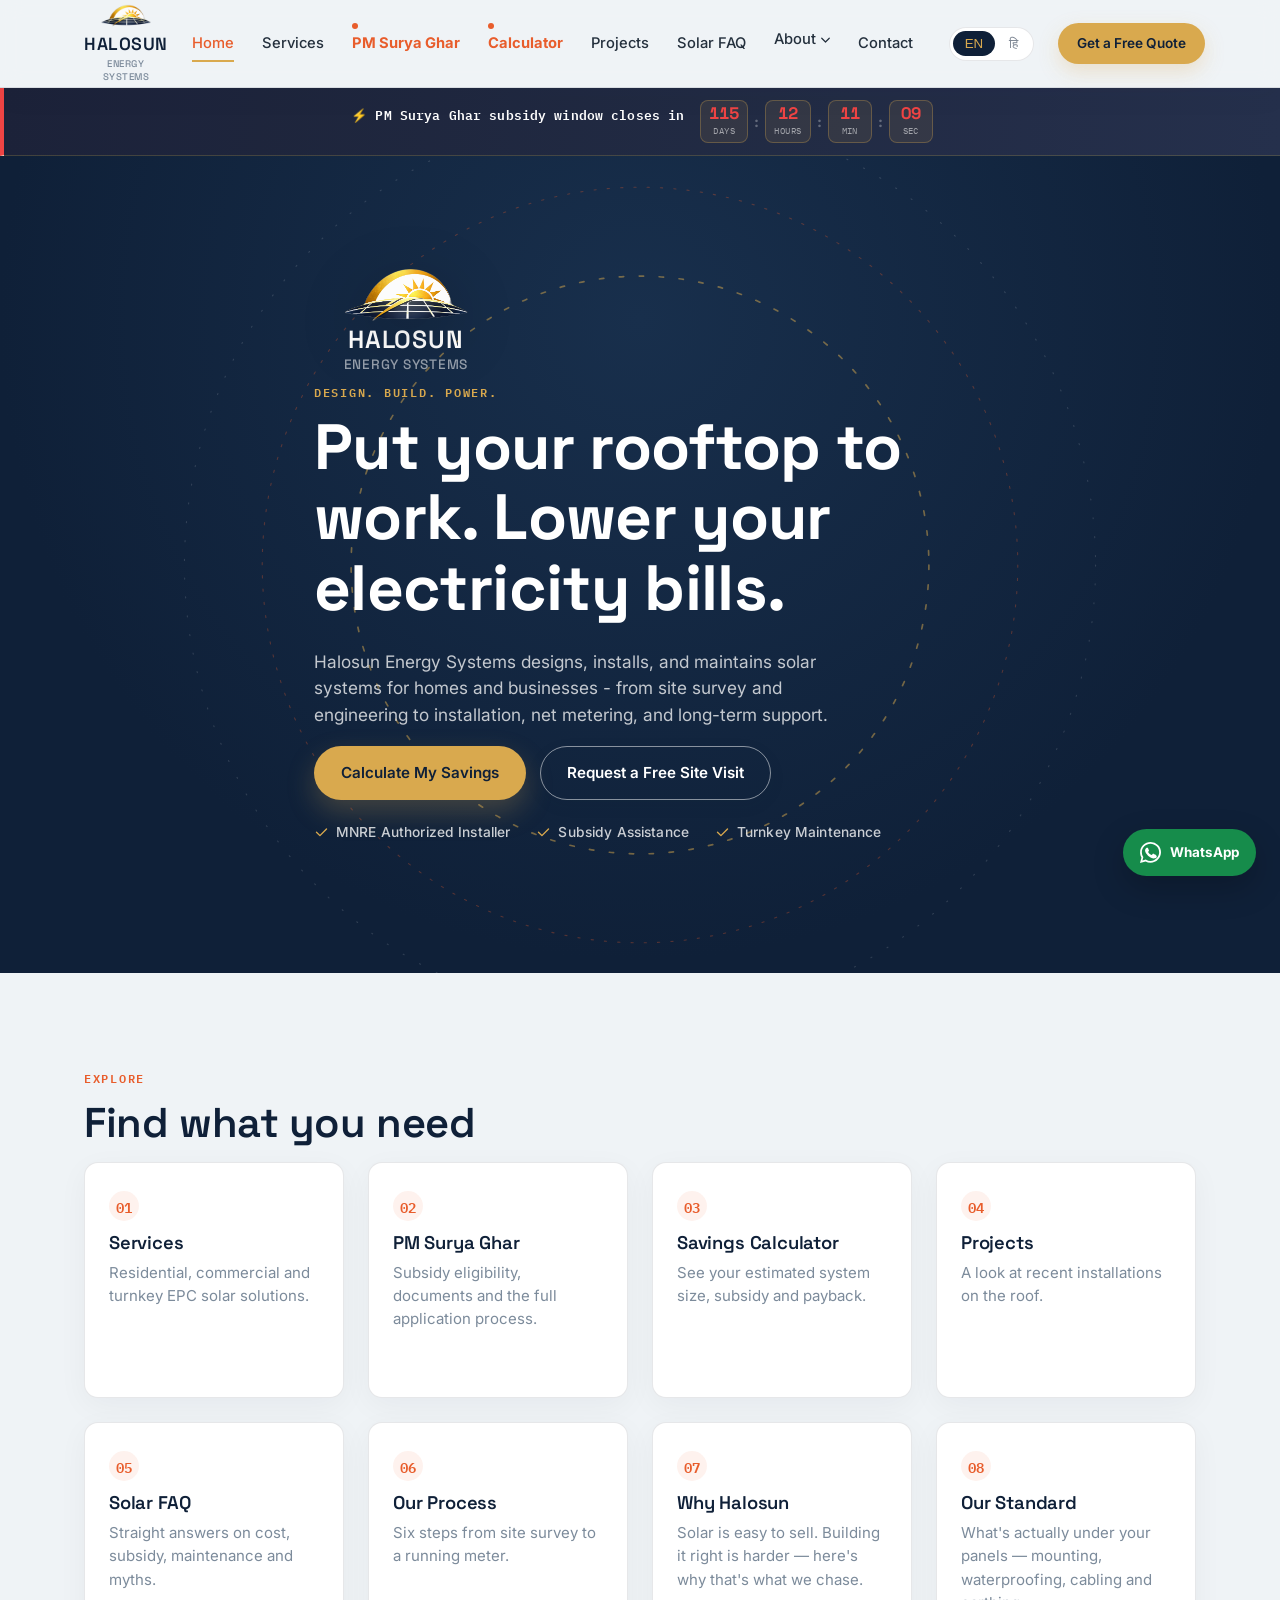
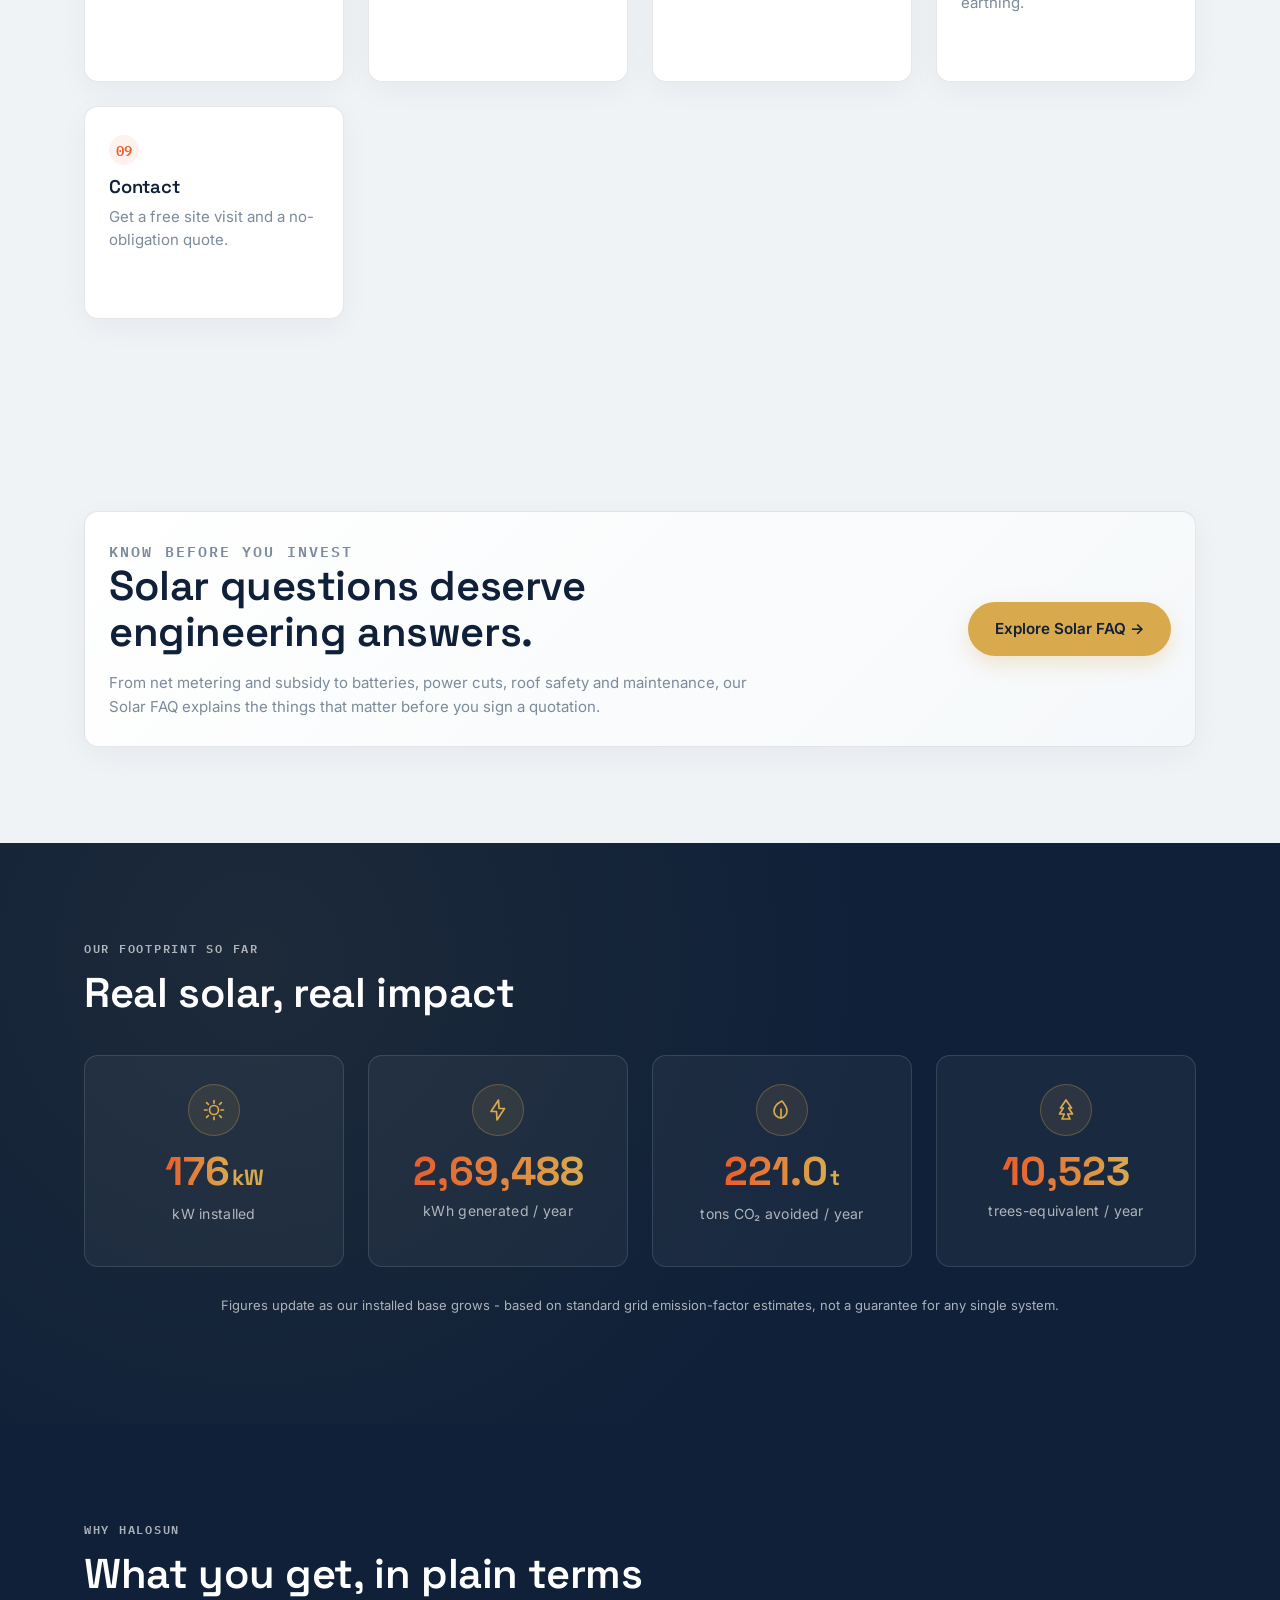
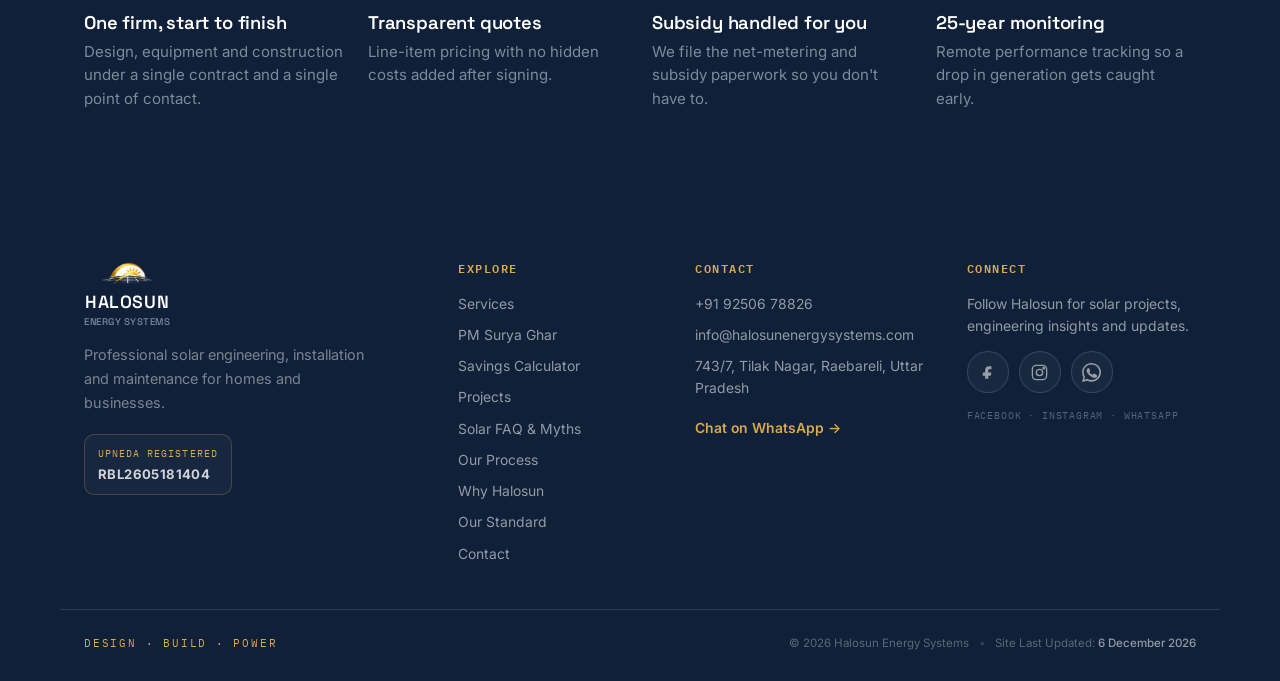
==== index.html @ b6765d37 "Add files via upload" ====
<!DOCTYPE html>
<html lang="en">
<head>
  <!-- Google tag (gtag.js) -->
  <script async src="https://www.googletagmanager.com/gtag/js?id=G-6843K863Q5"></script>
  <script>
    window.dataLayer = window.dataLayer || [];
    function gtag(){dataLayer.push(arguments);}
    gtag('js', new Date());

    gtag('config', 'G-6843K863Q5');
  </script>
  <meta charset="UTF-8">
  <meta name="viewport" content="width=device-width, initial-scale=1.0">
  <title>Solar Panel Installation in Raebareli & UP | Halosun Energy</title>
  <meta name="description" content="Rooftop solar EPC for homes & businesses in Uttar Pradesh. Free site visit, transparent quotes, subsidy paperwork handled. Get your savings estimate.">
  <link rel="icon" href="assets/logo-favicon.svg" type="image/svg+xml">
  <link rel="preconnect" href="https://fonts.googleapis.com">
  <link rel="preconnect" href="https://fonts.gstatic.com" crossorigin>
  <link href="https://fonts.googleapis.com/css2?family=Space+Grotesk:wght@400;500;600;700&family=Inter:wght@400;500;600&family=IBM+Plex+Mono:wght@500;600&display=swap" rel="stylesheet">
  <link rel="stylesheet" href="css/styles.css">
  <link rel="stylesheet" href="css/features.css">
<link rel="stylesheet" href="css/back-to-top.css">
  <link rel="canonical" href="https://halosunenergysystems.com/">

  <!-- Open Graph / Facebook / WhatsApp link previews -->
  <meta property="og:type" content="website">
  <meta property="og:site_name" content="Halosun Energy Systems">
  <meta property="og:url" content="https://halosunenergysystems.com/">
  <meta property="og:title" content="Solar Panel Installation in Raebareli & UP | Halosun Energy">
  <meta property="og:description" content="Rooftop solar EPC for homes & businesses in Uttar Pradesh. Free site visit, transparent quotes, subsidy paperwork handled. Get your savings estimate.">
  <meta property="og:image" content="https://halosunenergysystems.com/assets/logo-hero.png">
  <meta property="og:locale" content="en_IN">

  <!-- Twitter Card -->
  <meta name="twitter:card" content="summary_large_image">
  <meta name="twitter:title" content="Solar Panel Installation in Raebareli & UP | Halosun Energy">
  <meta name="twitter:description" content="Rooftop solar EPC for homes & businesses in Uttar Pradesh. Free site visit, transparent quotes, subsidy paperwork handled. Get your savings estimate.">
  <meta name="twitter:image" content="https://halosunenergysystems.com/assets/logo-hero.png">

  <style>
    /* ============ DEADLINE COUNTDOWN — red accent variant ============
       Keeps body text in the site's normal theme color (readability first);
       red is used only as an accent — left border, icon and the countdown
       digits — so it draws the eye without turning the whole banner into
       a "sale" wall of red text. */
    .deadline-banner.deadline-banner-alert {
      border-left: 4px solid #ef4444;
      box-shadow: inset 0 0 0 9999px rgba(239, 68, 68, 0.06);
    }
    .deadline-banner-alert .deadline-icon {
      color: #ef4444;
    }
    .deadline-banner-alert .deadline-num {
      color: #ef4444;
    }

    /* ============ HERO SIDE VISUAL — rooftop to grid ============
       Fills the empty space to the right of the hero copy with a
       wide, semi-realistic scene rather than a small vertical icon:
       a mono-pitch roof carrying a mounted panel array, a cable
       running down to a wall-mounted inverter, power feeding a lit
       window (home load), and a second line continuing on to a
       utility pole at the far edge (the grid) — reading left to
       right the same way the eye reads the page. Motion is
       restrained: dash-flow along the cables, two travelling pulses
       (generation → load, surplus → grid), a blinking inverter LED
       and a breathing window glow. Hidden below 1440px, since the
       wider scene needs more room than the old icon did, so it never
       competes with the centered text column. Site-wide
       prefers-reduced-motion rule (styles.css) already freezes all
       animation here. */
    .hero-side-visual {
      position: absolute;
      top: 50%;
      right: -1%;
      transform: translateY(-50%);
      width: 590px;
      z-index: 1;
      pointer-events: none;
    }
    .hero-side-visual svg {
      width: 100%;
      height: auto;
      overflow: visible;
    }
    @media (max-width: 1440px) {
      .hero-side-visual { display: none; }
    }

    .hsv-ray {
      fill: var(--sun, #d9a94e);
      animation: hsv-ray-pulse 2.6s ease-in-out infinite;
    }
    @keyframes hsv-ray-pulse {
      0%, 100% { opacity: 0.45; }
      50%      { opacity: 0.9; }
    }
    .hsv-trace-dash {
      stroke-dasharray: 3 6;
      animation: hsv-dash-flow 1.1s linear infinite;
    }
    @keyframes hsv-dash-flow {
      to { stroke-dashoffset: -18; }
    }
    .hsv-led {
      animation: hsv-blink 2.2s ease-in-out infinite;
    }
    @keyframes hsv-blink {
      0%, 25%  { opacity: 0.3; }
      55%, 75% { opacity: 1; }
      100%     { opacity: 0.3; }
    }
    .hsv-window-glow {
      animation: hsv-glow-pulse 3s ease-in-out infinite;
    }
    @keyframes hsv-glow-pulse {
      0%, 100% { opacity: 0.55; }
      50%      { opacity: 0.95; }
    }
    .hsv-dot-a {
      animation: hsv-travel-a 3s linear infinite;
    }
    @keyframes hsv-travel-a {
      0%   { transform: translate(0px, 0px);   opacity: 0; }
      6%   { opacity: 1; }
      50%  { transform: translate(12px, 39px); opacity: 1; }
      94%  { opacity: 1; }
      100% { transform: translate(24px, 78px); opacity: 0; }
    }
    .hsv-dot-b {
      animation: hsv-travel-b 4.6s linear infinite;
    }
    @keyframes hsv-travel-b {
      0%   { transform: translate(0px, 0px);    opacity: 0; }
      6%   { opacity: 1; }
      50%  { transform: translate(94px, -36px); opacity: 1; }
      94%  { opacity: 1; }
      100% { transform: translate(188px, -52px); opacity: 0; }
    }
    .hsv-dot-c {
      animation: hsv-travel-c 2.2s linear infinite;
    }
    @keyframes hsv-travel-c {
      0%   { transform: translate(0px, 0px);   opacity: 0; }
      8%   { opacity: 1; }
      50%  { transform: translate(-29px, 12px); opacity: 1; }
      92%  { opacity: 1; }
      100% { transform: translate(-58px, 24px); opacity: 0; }
    }
    .hsv-wire-fade {
      animation: hsv-wire-fade 3.4s ease-in-out infinite;
    }
    @keyframes hsv-wire-fade {
      0%, 100% { opacity: 0.65; }
      50%      { opacity: 1; }
    }

    /* ============ HERO TRUST BULLETS ============
       Three short credibility markers directly under the CTA row,
       styled as quiet pills rather than a bold badge strip so they
       support the buttons instead of competing with them. */
    .hero-trust {
      list-style: none;
      display: flex;
      flex-wrap: wrap;
      gap: 10px 22px;
      margin: 22px 0 0;
      padding: 0;
    }
    .hero-trust li {
      display: inline-flex;
      align-items: center;
      gap: 7px;
      margin-right: 4px;
      font-family: 'Inter', sans-serif;
      font-size: 0.86rem;
      font-weight: 500;
      color: rgba(255, 255, 255, 0.78);
      letter-spacing: 0.01em;
    }
    .hero-trust svg {
      flex: none;
      width: 15px;
      height: 15px;
      color: var(--sun, #d9a94e);
    }
  </style>

  <script type="application/ld+json"> {
    "@context": "https://schema.org",
    "@type": "HomeAndConstructionBusiness",
    "name": "Halosun Energy Systems",
    "image": "https://halosunenergysystems.com/assets/logo-hero.png",
    "url": "https://halosunenergysystems.com",
    "telephone": "+91-92506-78826",
    "priceRange": "$$",
    "address": {
      "@type": "PostalAddress",
      "streetAddress": "743/7, Tilak Nagar",
      "addressLocality": "Raebareli",
      "addressRegion": "Uttar Pradesh",
      "addressCountry": "IN"
    },
    "areaServed": [
      { "@type": "City", "name": "Raebareli" },
      { "@type": "City", "name": "Lucknow" },
      { "@type": "City", "name": "Unnao" },
      { "@type": "City", "name": "Amethi" },
      { "@type": "City", "name": "Sultanpur" },
      { "@type": "City", "name": "Pratapgarh" },
      { "@type": "City", "name": "Hardoi" },
      { "@type": "State", "name": "Uttar Pradesh" }
    ],
    "sameAs": [
      "https://www.facebook.com/profile.php?id=61590382589778",
      "https://www.instagram.com/halosunenergysystems/"
    ],
    "description": "Halosun Energy Systems designs, builds and maintains rooftop and commercial solar power plants for homes and businesses in Uttar Pradesh."
  }
  </script>
</head>
<body>
<!-- ============ HEADER ============ -->
<header class="site-header">
  <div class="wrap header-row">
    <a href="/" class="logo">
      <img class="logo-mark" src="assets/logo-header-footer.png" alt="Halosun Energy Systems">
      <span>Halosun <em> Energy Systems</em></span>
    </a>
    <nav class="main-nav" id="main-nav">
      <a href="/" class="active" data-i18n="nav-home">Home</a>
      <a href="services.html" data-i18n="nav-services">Services</a>
      <a href="pm-suryaghar.html" class="nav-highlight" data-i18n="nav-pm-suryaghar">PM Surya Ghar</a>
      <a href="calculator.html" class="nav-highlight" data-i18n="nav-calculator">Calculator</a>
      <a href="gallery.html" data-i18n="nav-projects">Projects</a>
      <a href="faq.html" data-i18n="nav-faq">Solar FAQ</a>
      <div class="nav-dropdown" data-nav-dropdown>
        <button type="button" class="nav-dropdown-trigger" aria-haspopup="true" aria-expanded="false">
          <span data-i18n="nav-about">About</span>
          <svg class="nav-caret" viewBox="0 0 12 8" aria-hidden="true"><path d="M1 1l5 5 5-5" stroke="currentColor" fill="none" stroke-width="1.6" stroke-linecap="round" stroke-linejoin="round"/></svg>
        </button>
        <div class="nav-dropdown-menu" role="menu">
          <a href="process.html" role="menuitem" data-i18n="nav-process">Process</a>
          <a href="why.html" role="menuitem" data-i18n="nav-why">Why Halosun</a>
          <a href="standard.html" role="menuitem" data-i18n="nav-standard">Our Standard</a>
        </div>
      </div>
      <a href="contact.html" data-i18n="nav-contact">Contact</a>
    </nav>
    <div class="lang-toggle" role="group" aria-label="Language">
      <button type="button" data-lang="en" class="active">EN</button>
      <button type="button" data-lang="hi">हि</button>
    </div>
    <a href="contact.html" class="btn btn-primary btn-small nav-cta" data-i18n="nav-cta">Get a Free Quote</a>
    <button class="nav-toggle" id="nav-toggle" aria-label="Toggle menu" aria-expanded="false">
      <span></span><span></span><span></span>
    </button>
  </div>
</header>

<!-- ============ DEADLINE COUNTDOWN ============ -->
<div class="deadline-banner deadline-banner-alert" data-countdown="2027-03-31T23:59:59+05:30">
  <div class="wrap">
    <p class="deadline-text">
      <span class="deadline-icon" aria-hidden="true">⚡</span>
      <span data-i18n="deadline-text">PM Surya Ghar subsidy window closes in</span>
    </p>
    <div class="deadline-timer">
      <div class="deadline-unit">
        <span class="deadline-num" data-unit="days">00</span>
        <span class="deadline-unit-label" data-i18n="deadline-days">Days</span>
      </div>
      <span class="deadline-colon">:</span>
      <div class="deadline-unit">
        <span class="deadline-num" data-unit="hours">00</span>
        <span class="deadline-unit-label" data-i18n="deadline-hours">Hours</span>
      </div>
      <span class="deadline-colon">:</span>
      <div class="deadline-unit">
        <span class="deadline-num" data-unit="minutes">00</span>
        <span class="deadline-unit-label" data-i18n="deadline-min">Min</span>
      </div>
      <span class="deadline-colon">:</span>
      <div class="deadline-unit">
        <span class="deadline-num" data-unit="seconds">00</span>
        <span class="deadline-unit-label" data-i18n="deadline-sec">Sec</span>
      </div>
    </div>
    <span class="deadline-closed-msg" data-i18n="deadline-closed">This subsidy window has closed.</span>
  </div>
</div>

<main id="top">

  <!-- ============ HERO ============ -->
  <section class="hero">
    <div class="halo-arcs" aria-hidden="true">
      <svg viewBox="0 0 900 900">
        <circle cx="450" cy="450" r="260" class="arc arc-1"/>
        <circle cx="450" cy="450" r="340" class="arc arc-2"/>
        <circle cx="450" cy="450" r="410" class="arc arc-3"/>
      </svg>
    </div>
    <div class="wrap hero-content">
      <div class="hero-brand">
        <img src="assets/logo-hero.png" alt="Halosun Energy Systems" class="hero-badge">
        <span class="hero-brand-name"><span class="brand-halosun">Halosun</span> <em>Energy Systems</em></span>   
        <p class="eyebrow" data-i18n="hero-eyebrow">Design. Build. Power.</p>
      </div>
      <h1 data-i18n="hero-title">Put your rooftop to work. Lower your electricity bills.</h1>
      <p class="hero-sub" data-i18n="hero-sub">Halosun Energy Systems designs, installs, and maintains solar systems for homes and businesses — from site survey and engineering to installation, net metering, and long-term support.</p>
      <div class="hero-actions">
        <a href="calculator.html" class="btn btn-primary" data-i18n="hero-cta-1">Calculate My Savings</a>
        <a href="contact.html" class="btn btn-ghost" data-i18n="hero-cta-2">Request a Free Site Visit</a>
      </div>
      <ul class="hero-trust">
        <li>
          <svg viewBox="0 0 24 24" aria-hidden="true"><path d="M20 6.5 9.5 17 4 11.5" fill="none" stroke="currentColor" stroke-width="2.2" stroke-linecap="round" stroke-linejoin="round"/></svg>
          <span data-i18n="hero-trust-1">MNRE Authorized Installer</span>
        </li>
        <li>
          <svg viewBox="0 0 24 24" aria-hidden="true"><path d="M20 6.5 9.5 17 4 11.5" fill="none" stroke="currentColor" stroke-width="2.2" stroke-linecap="round" stroke-linejoin="round"/></svg>
          <span data-i18n="hero-trust-2">Subsidy Assistance</span>
        </li>
        <li>
          <svg viewBox="0 0 24 24" aria-hidden="true"><path d="M20 6.5 9.5 17 4 11.5" fill="none" stroke="currentColor" stroke-width="2.2" stroke-linecap="round" stroke-linejoin="round"/></svg>
          <span data-i18n="hero-trust-3">End-to-End Support</span>
        </li>
      </ul>
    </div>

    <!-- ============ RIGHT-SIDE VISUAL: rooftop → panels → inverter → home load → grid ============ -->
    <div class="hero-side-visual" aria-hidden="true">
      <svg viewBox="0 0 560 420" xmlns="http://www.w3.org/2000/svg">
        <defs>
          <radialGradient id="hsvSunGrad" cx="35%" cy="35%" r="65%">
            <stop offset="0%" stop-color="#FFF3D0"/>
            <stop offset="45%" stop-color="var(--sun, #d9a94e)"/>
            <stop offset="100%" stop-color="var(--sun-dim, #b98b3a)"/>
          </radialGradient>
          <radialGradient id="hsvWindowGlow" cx="50%" cy="50%" r="50%">
            <stop offset="0%" stop-color="#FFE9B0"/>
            <stop offset="70%" stop-color="var(--sun, #d9a94e)"/>
            <stop offset="100%" stop-color="var(--sun-dim, #b98b3a)"/>
          </radialGradient>
          <radialGradient id="hsvDotGlow" cx="50%" cy="50%" r="50%">
            <stop offset="0%" stop-color="rgba(217,169,78,0.95)"/>
            <stop offset="60%" stop-color="rgba(217,169,78,0.3)"/>
            <stop offset="100%" stop-color="rgba(217,169,78,0)"/>
          </radialGradient>
        </defs>

        <!-- Ground -->
        <line x1="20" y1="340" x2="540" y2="340" stroke="rgba(255,255,255,0.12)" stroke-width="1"/>

        <!-- Sun, upper left, lighting the roof -->
        <g transform="translate(58,58)">
          <rect class="hsv-ray" x="-2" y="-30" width="4" height="10" rx="2"/>
          <rect class="hsv-ray" x="-2" y="-30" width="4" height="10" rx="2" transform="rotate(60)"/>
          <rect class="hsv-ray" x="-2" y="-30" width="4" height="10" rx="2" transform="rotate(120)"/>
          <rect class="hsv-ray" x="-2" y="-30" width="4" height="10" rx="2" transform="rotate(180)"/>
          <rect class="hsv-ray" x="-2" y="-30" width="4" height="10" rx="2" transform="rotate(240)"/>
          <rect class="hsv-ray" x="-2" y="-30" width="4" height="10" rx="2" transform="rotate(300)"/>
          <circle r="18" fill="url(#hsvSunGrad)"/>
        </g>

        <!-- House: mono-pitch roof carrying the panel array -->
        <path d="M70,340 L70,230 L230,150 L230,340 Z" fill="rgba(255,255,255,0.035)" stroke="#ffffff" stroke-opacity="0.55" stroke-width="2" stroke-linejoin="round"/>
        <rect x="88" y="284" width="26" height="56" rx="2" fill="rgba(255,255,255,0.05)" stroke="#ffffff" stroke-opacity="0.4" stroke-width="1.5"/>
        <rect class="hsv-window-glow" x="140" y="268" width="32" height="32" rx="3" fill="url(#hsvWindowGlow)"/>

        <!-- Panel array, mounted along the roof pitch (kept inboard of the eave and ridge) -->
        <g transform="translate(152,174) rotate(-26.57)">
          <rect x="-60" y="-13" width="120" height="26" rx="3" fill="#0F1E33" stroke="var(--sun, #d9a94e)" stroke-width="1.5"/>
          <line x1="-20" y1="-13" x2="-20" y2="13" stroke="rgba(255,255,255,0.22)" stroke-width="1"/>
          <line x1="20" y1="-13" x2="20" y2="13" stroke="rgba(255,255,255,0.22)" stroke-width="1"/>
          <line x1="-60" y1="0" x2="60" y2="0" stroke="rgba(255,255,255,0.22)" stroke-width="1"/>
        </g>

        <!-- Cable: panels → inverter -->
        <path class="hsv-wire-fade" d="M211,159 C 228,180 240,210 246,236" fill="none" stroke="#ffffff" stroke-opacity="0.5" stroke-width="2" stroke-linecap="round"/>
        <path class="hsv-trace-dash" d="M211,159 C 228,180 240,210 246,236" fill="none" stroke="var(--sun, #d9a94e)" stroke-opacity="0.7" stroke-width="1.5"/>
        <g class="hsv-dot-a">
          <circle cx="211" cy="159" r="6" fill="url(#hsvDotGlow)"/>
          <circle cx="211" cy="159" r="2.2" fill="#fff"/>
        </g>

        <!-- Inverter, wall-mounted -->
        <rect x="232" y="236" width="30" height="32" rx="5" fill="rgba(255,255,255,0.08)" stroke="#ffffff" stroke-opacity="0.55" stroke-width="1.5"/>
        <path d="M236,252 h3 l3,-7 l4,14 l4,-14 l4,14 l3,-7 h3" fill="none" stroke="var(--sun, #d9a94e)" stroke-width="2" stroke-linecap="round" stroke-linejoin="round"/>
        <circle class="hsv-led" cx="257" cy="242" r="2.5" fill="var(--sun, #d9a94e)"/>

        <!-- Cable: inverter → home load (window) -->
        <path class="hsv-wire-fade" d="M232,258 C 205,258 190,270 174,282" fill="none" stroke="#ffffff" stroke-opacity="0.4" stroke-width="1.5" stroke-linecap="round"/>
        <path class="hsv-trace-dash" d="M232,258 C 205,258 190,270 174,282" fill="none" stroke="var(--sun, #d9a94e)" stroke-opacity="0.6" stroke-width="1.3"/>
        <g class="hsv-dot-c">
          <circle cx="232" cy="258" r="5" fill="url(#hsvDotGlow)"/>
          <circle cx="232" cy="258" r="1.8" fill="#fff"/>
        </g>

        <!-- Cable: inverter → grid (utility pole) -->
        <path class="hsv-wire-fade" d="M262,250 C 330,250 350,196 410,186 L450,182" fill="none" stroke="#ffffff" stroke-opacity="0.5" stroke-width="2" stroke-linecap="round"/>
        <path class="hsv-trace-dash" d="M262,250 C 330,250 350,196 410,186 L450,182" fill="none" stroke="var(--sun, #d9a94e)" stroke-opacity="0.7" stroke-width="1.5"/>
        <g class="hsv-dot-b">
          <circle cx="262" cy="250" r="6" fill="url(#hsvDotGlow)"/>
          <circle cx="262" cy="250" r="2.2" fill="#fff"/>
        </g>

        <!-- Net-meter indicator: export (bright, right) vs. import (faint, left) -->
        <polygon points="358,203 368,199 368,208" fill="var(--sun, #d9a94e)" opacity="0.9"/>
        <polygon points="378,215 368,211 368,220" fill="#ffffff" opacity="0.3"/>

        <!-- Utility pole — the grid -->
        <line x1="470" y1="182" x2="470" y2="340" stroke="#ffffff" stroke-opacity="0.55" stroke-width="3" stroke-linecap="round"/>
        <line x1="448" y1="192" x2="492" y2="192" stroke="#ffffff" stroke-opacity="0.55" stroke-width="3" stroke-linecap="round"/>
        <line x1="450" y1="192" x2="450" y2="200" stroke="#ffffff" stroke-opacity="0.4" stroke-width="2"/>
        <line x1="490" y1="192" x2="490" y2="200" stroke="#ffffff" stroke-opacity="0.4" stroke-width="2"/>
        <path d="M450,200 Q 495,222 540,204" fill="none" stroke="#ffffff" stroke-opacity="0.3" stroke-width="1.3"/>
        <path d="M490,200 Q 515,226 545,214" fill="none" stroke="#ffffff" stroke-opacity="0.3" stroke-width="1.3"/>
      </svg>
    </div>
  </section>

  <!-- ============ QUICK LINKS ============ -->
  <section class="section">
    <div class="wrap">
      <p class="eyebrow" data-i18n="explore-eyebrow">Explore</p>
      <h2 data-i18n="explore-title">Find what you need</h2>
      <div class="grid grid-4 explore-grid">
        <a href="services.html" class="card card-link">
          <div class="card-mark">01</div>
          <h3 data-i18n="card-01-title">Services</h3>
          <p data-i18n="card-01-desc">Residential, commercial and turnkey EPC solar solutions.</p>
          <span class="card-arrow" aria-hidden="true">→</span>
        </a>
        <a href="pm-suryaghar.html" class="card card-link">
          <div class="card-mark">02</div>
          <h3 data-i18n="card-05-title">PM Surya Ghar</h3>
          <p data-i18n="card-05-desc">Subsidy eligibility, documents and the full application process.</p>
          <span class="card-arrow" aria-hidden="true">→</span>
        </a>
        <a href="calculator.html" class="card card-link">
          <div class="card-mark">03</div>
          <h3 data-i18n="card-03-title">Savings Calculator</h3>
          <p data-i18n="card-03-desc">See your estimated system size, subsidy and payback.</p>
          <span class="card-arrow" aria-hidden="true">→</span>
        </a>
        <a href="gallery.html" class="card card-link">
          <div class="card-mark">04</div>
          <h3 data-i18n="card-04-title">Projects</h3>
          <p data-i18n="card-04-desc">A look at recent installations on the roof.</p>
          <span class="card-arrow" aria-hidden="true">→</span>
        </a>
        <a href="faq.html" class="card card-link">
          <div class="card-mark">05</div>
          <h3 data-i18n="card-06-title">Solar FAQ</h3>
          <p data-i18n="card-06-desc">Straight answers on cost, subsidy, maintenance and myths.</p>
          <span class="card-arrow" aria-hidden="true">→</span>
        </a>
        <a href="process.html" class="card card-link">
          <div class="card-mark">06</div>
          <h3 data-i18n="card-02-title">Our Process</h3>
          <p data-i18n="card-02-desc">Six steps from site survey to a running meter.</p>
          <span class="card-arrow" aria-hidden="true">→</span>
        </a>
        <a href="why.html" class="card card-link">
          <div class="card-mark">07</div>
          <h3 data-i18n="card-09-title">Why Halosun</h3>
          <p data-i18n="card-09-desc">Solar is easy to sell. Building it right is harder — here's why that's what we chase.</p>
          <span class="card-arrow" aria-hidden="true">→</span>
        </a>
        <a href="standard.html" class="card card-link">
          <div class="card-mark">08</div>
          <h3 data-i18n="card-08-title">Our Standard</h3>
          <p data-i18n="card-08-desc">What's actually under your panels — mounting, waterproofing, cabling and earthing.</p>
          <span class="card-arrow" aria-hidden="true">→</span>
        </a>
        <a href="contact.html" class="card card-link">
          <div class="card-mark">09</div>
          <h3 data-i18n="card-07-title">Contact</h3>
          <p data-i18n="card-07-desc">Get a free site visit and a no-obligation quote.</p>
          <span class="card-arrow" aria-hidden="true">→</span>
        </a>
      </div>
    </div>
  </section>

  <!-- ============ TRUST / FAQ ============ -->
  <section class="section">
    <div class="wrap">
      <div class="card index-faq-card">
        <div>
          <p class="eyebrow" data-i18n="faq-eyebrow">Know before you invest</p>
          <h2 data-i18n="faq-title">Solar questions deserve engineering answers.</h2>
          <p class="section-sub" data-i18n="faq-desc">From net metering and subsidy to batteries, power cuts, roof safety and maintenance, our Solar FAQ explains the things that matter before you sign a quotation.</p>
        </div>
        <div class="index-faq-action">
          <a href="faq.html" class="btn btn-primary" data-i18n="faq-cta">Explore Solar FAQ →</a>
        </div>
      </div>
    </div>
  </section>

  <!-- ============ IMPACT COUNTER ============ -->
  <section class="section section-dark impact-section" id="impact-counter">
    <div class="wrap">
      <p class="eyebrow" data-i18n="impact-eyebrow">Our footprint so far</p>
      <h2 data-i18n="impact-title">Real solar, real impact</h2>
      <div class="impact-grid">
        <div class="impact-stat">
          <span class="impact-icon" aria-hidden="true">
            <svg width="24" height="24" viewBox="0 0 24 24" fill="none" stroke="currentColor" stroke-width="1.7" stroke-linecap="round" stroke-linejoin="round">
              <circle cx="12" cy="12" r="4.5"/>
              <path d="M12 2.5v2.5M12 19v2.5M4.6 4.6l1.8 1.8M17.6 17.6l1.8 1.8M2.5 12H5M19 12h2.5M4.6 19.4l1.8-1.8M17.6 6.4l1.8-1.8"/>
            </svg>
          </span>
          <div><span class="impact-number" id="impact-kw">0</span><span class="impact-unit">kW</span></div>
          <p class="impact-label" data-i18n="impact-kw-label">kW installed</p>
        </div>
        <div class="impact-stat">
          <span class="impact-icon" aria-hidden="true">
            <svg width="24" height="24" viewBox="0 0 24 24" fill="none" stroke="currentColor" stroke-width="1.7" stroke-linecap="round" stroke-linejoin="round">
              <path d="M12.5 2 5 13.5h5.5L11 22l7.5-11.5H13l-.5-8.5Z"/>
            </svg>
          </span>
          <div><span class="impact-number" id="impact-kwh">0</span></div>
          <p class="impact-label" data-i18n="impact-kwh-label">kWh generated / year</p>
        </div>
        <div class="impact-stat">
          <span class="impact-icon" aria-hidden="true">
            <svg width="24" height="24" viewBox="0 0 24 24" fill="none" stroke="currentColor" stroke-width="1.7" stroke-linecap="round" stroke-linejoin="round">
              <path d="M11 20a7 7 0 0 1-7-7c0-4 2-7 8-10 3 3.5 5 6.5 5 10a7 7 0 0 1-6 7Z"/>
              <path d="M11 20v-9"/>
            </svg>
          </span>
          <div><span class="impact-number" id="impact-co2">0</span><span class="impact-unit">t</span></div>
          <p class="impact-label" data-i18n="impact-co2-label">tons CO₂ avoided / year</p>
        </div>
        <div class="impact-stat">
          <span class="impact-icon" aria-hidden="true">
            <svg width="24" height="24" viewBox="0 0 24 24" fill="none" stroke="currentColor" stroke-width="1.7" stroke-linecap="round" stroke-linejoin="round">
              <path d="M12 2 6.5 10h2.8L5.5 16h4.8L8 21h8l-2.3-5h4.8l-3.8-6h2.8L12 2Z"/>
            </svg>
          </span>
          <div><span class="impact-number" id="impact-trees">0</span></div>
          <p class="impact-label" data-i18n="impact-trees-label">trees-equivalent / year</p>
        </div>
      </div>
      <p class="impact-note" data-i18n="impact-note">Figures update as our installed base grows — based on standard grid emission-factor estimates, not a guarantee for any single system.</p>
    </div>
  </section>

  <!-- ============ WHY HALOSUN ============ -->
  <section class="section section-dark">
    <div class="wrap">
      <p class="eyebrow" data-i18n="why-eyebrow">Why Halosun</p>
      <h2 data-i18n="why-title">What you get, in plain terms</h2>
      <div class="grid grid-4">
        <div class="why-item"><h3 data-i18n="why-1-title">One firm, start to finish</h3><p data-i18n="why-1-desc">Design, equipment and construction under a single contract and a single point of contact.</p></div>
        <div class="why-item"><h3 data-i18n="why-2-title">Transparent quotes</h3><p data-i18n="why-2-desc">Line-item pricing with no hidden costs added after signing.</p></div>
        <div class="why-item"><h3 data-i18n="why-3-title">Subsidy handled for you</h3><p data-i18n="why-3-desc">We file the net-metering and subsidy paperwork so you don't have to.</p></div>
        <div class="why-item"><h3 data-i18n="why-4-title">25-year monitoring</h3><p data-i18n="why-4-desc">Remote performance tracking so a drop in generation gets caught early.</p></div>
      </div>
    </div>
  </section>

</main>

<!-- ============ FOOTER ============ -->
<footer class="site-footer">
  <div class="wrap footer-grid">
    <div class="footer-brand">
      <a href="/" class="logo">
        <img class="logo-mark" src="assets/logo-header-footer.png" alt="Halosun Energy Systems">
        <span>Halosun <em>Energy Systems</em></span>
      </a>
      <p class="footer-lead" data-i18n="footer-lead">Professional solar engineering, installation and maintenance for homes and businesses.</p>
      <div class="footer-badge"><span data-i18n="footer-upneda-badge">UPNEDA Registered</span><strong>RBL2605181404</strong></div>
    </div>

    <div class="footer-col">
      <h3 data-i18n="footer-explore">Explore</h3>
      <a href="services.html" data-i18n="nav-services">Services</a>
      <a href="pm-suryaghar.html" data-i18n="nav-pm-suryaghar">PM Surya Ghar</a>
      <a href="calculator.html" data-i18n="footer-calc">Savings Calculator</a>
      <a href="gallery.html" data-i18n="nav-projects">Projects</a>
      <a href="faq.html" data-i18n="footer-faq-myths">Solar FAQ &amp; Myths</a>
      <a href="process.html" data-i18n="footer-process">Our Process</a>
      <a href="why.html" data-i18n="nav-why">Why Halosun</a>
      <a href="standard.html" data-i18n="nav-standard">Our Standard</a>
      <a href="contact.html" data-i18n="nav-contact">Contact</a>
    </div>

    <div class="footer-col">
      <h3 data-i18n="footer-contact">Contact</h3>
      <a href="tel:+919250678826">+91 92506 78826</a>
      <a href="mailto:info@halosunenergysystems.com">info@halosunenergysystems.com</a>
      <span>743/7, <span data-i18n="footer-contactAdd">Tilak Nagar, Raebareli, Uttar Pradesh</span></span>
      <a class="footer-wa-link" href="https://wa.me/919250678826?text=Hello%20Halosun%20Energy%20Systems%2C%20I%20would%20like%20to%20know%20more%20about%20solar." target="_blank" rel="noopener" data-i18n="footer-wa">Chat on WhatsApp →</a>
    </div>

    <div class="footer-col footer-social-col">
      <h3 data-i18n="footer-connect">Connect</h3>
      <p data-i18n="footer-connect-desc">Follow Halosun for solar projects, engineering insights and updates.</p>
      <div class="social-links" aria-label="Social media links">
        <a class="social-link" href="https://www.facebook.com/profile.php?id=61590382589778" target="_blank" rel="noopener" aria-label="Facebook" title="Facebook">
          <svg viewBox="0 0 24 24" aria-hidden="true"><path d="M14 8h3V4h-3c-3.31 0-5 1.69-5 5v3H6v4h3v4h4v-4h3l1-4h-4V9c0-.67.33-1 1-1Z"/></svg>
        </a>
        <a class="social-link" href="https://www.instagram.com/halosunenergysystems/" target="_blank" rel="noopener" aria-label="Instagram" title="Instagram">
          <svg viewBox="0 0 24 24" aria-hidden="true"><rect x="3" y="3" width="18" height="18" rx="5"/><circle cx="12" cy="12" r="4"/><circle cx="17.4" cy="6.6" r="1"/></svg>
        </a>
        <a class="social-link social-whatsapp" href="https://wa.me/919250678826?text=Hello%20Halosun%20Energy%20Systems%2C%20I%20would%20like%20to%20know%20more%20about%20solar." target="_blank" rel="noopener" aria-label="WhatsApp" title="WhatsApp">
          <svg viewBox="0 0 24 24" aria-hidden="true"><path d="M20.5 3.5A11.8 11.8 0 0 0 12.1 0C5.5 0 .1 5.3.1 11.9c0 2.1.6 4.1 1.6 5.9L0 24l6.4-1.7a12 12 0 0 0 5.7 1.4h.1c6.5 0 11.8-5.3 11.8-11.9 0-3.1-1.2-6.1-3.5-8.3ZM12.1 21.6h-.1c-1.8 0-3.5-.5-5-1.4l-.4-.2-3.8 1 1-3.7-.2-.4a9.7 9.7 0 0 1-1.5-5.2c0-5.4 4.4-9.8 9.9-9.8 2.6 0 5.1 1 7 2.9 1.9 1.9 2.9 4.3 2.9 7 0 5.4-4.4 9.8-9.8 9.8Zm5.4-7.3c-.3-.1-1.8-.9-2.1-1-.3-.1-.5-.1-.7.2-.2.3-.8 1-.9 1.2-.2.2-.3.2-.6.1-1.6-.8-2.7-1.4-3.8-3.2-.3-.5.3-.5.8-1.6.1-.2.1-.4 0-.6-.1-.1-.7-1.7-1-2.3-.3-.6-.5-.5-.7-.5h-.6c-.2 0-.6.1-.9.4-.3.3-1.2 1.1-1.2 2.7s1.2 3.1 1.3 3.3c.2.2 2.3 3.5 5.6 4.9.8.4 1.5.6 2 .7.8.3 1.6.2 2.2.1.7-.1 1.8-.7 2-1.4.3-.7.3-1.3.2-1.4-.1-.2-.3-.2-.6-.4Z"/></svg>
        </a>
      </div>
      <span class="social-note">Facebook · Instagram · WhatsApp</span>
    </div>
  </div>

  <div class="wrap footer-bottom">
    <p class="footer-tagline" data-i18n="footer-tagline">Design <span>·</span> Build <span>·</span> Power</p>
    <div class="footer-meta">
      <span>© <span id="year">2026</span> Halosun Energy Systems</span>
      <span class="meta-dot">•</span>
      <span>Site Last Updated: <strong id="last-updated">22 August 2026</strong></span>
    </div>
  </div>
</footer>

<a class="floating-whatsapp" href="https://wa.me/919250678826?text=Hello%20Halosun%20Energy%20Systems%2C%20I%20would%20like%20to%20know%20more%20about%20solar." target="_blank" rel="noopener" aria-label="Chat with Halosun Energy Systems on WhatsApp" title="Chat on WhatsApp">
  <svg viewBox="0 0 24 24" aria-hidden="true"><path d="M20.5 3.5A11.8 11.8 0 0 0 12.1 0C5.5 0 .1 5.3.1 11.9c0 2.1.6 4.1 1.6 5.9L0 24l6.4-1.7a12 12 0 0 0 5.7 1.4h.1c6.5 0 11.8-5.3 11.8-11.9 0-3.1-1.2-6.1-3.5-8.3ZM12.1 21.6h-.1c-1.8 0-3.5-.5-5-1.4l-.4-.2-3.8 1 1-3.7-.2-.4a9.7 9.7 0 0 1-1.5-5.2c0-5.4 4.4-9.8 9.9-9.8 2.6 0 5.1 1 7 2.9 1.9 1.9 2.9 4.3 2.9 7 0 5.4-4.4 9.8-9.8 9.8Zm5.4-7.3c-.3-.1-1.8-.9-2.1-1-.3-.1-.5-.1-.7.2-.2.3-.8 1-.9 1.2-.2.2-.3.2-.6.1-1.6-.8-2.7-1.4-3.8-3.2-.3-.5.3-.5.8-1.6.1-.2.1-.4 0-.6-.1-.1-.7-1.7-1-2.3-.3-.6-.5-.5-.7-.5h-.6c-.2 0-.6.1-.9.4-.3.3-1.2 1.1-1.2 2.7s1.2 3.1 1.3 3.3c.2.2 2.3 3.5 5.6 4.9.8.4 1.5.6 2 .7.8.3 1.6.2 2.2.1.7-.1 1.8-.7 2-1.4.3-.7.3-1.3.2-1.4-.1-.2-.3-.2-.6-.4Z"/></svg>
  <span>WhatsApp</span>
</a>

<button type="button" id="backToTop" class="back-to-top" aria-label="Back to top" title="Back to top" data-i18n-title="backtotop-label" data-i18n-aria="backtotop-label">
  <svg viewBox="0 0 24 24" aria-hidden="true"><path d="M12 4l7 7h-4.2v9h-5.6v-9H5l7-7Z"/></svg>
  <span class="visually-hidden" data-i18n="backtotop-label">Back to top</span>
</button>
<script src="js/back-to-top.js"></script>
<script src="js/i18n.js"></script>
<script src="js/impact-counter.js"></script>
<script src="js/countdown.js"></script>
<script src="js/main.js"></script>
<script src="js/nav-dropdown.js"></script>
</body>
</html>
---- css/styles.css ----
/* ===================================================================
   HALO SUN ENERGY SYSTEMS — Design tokens
   Palette: dusk-sky navy + solar gold + ember accent, cool paper (not cream)
   Type: Space Grotesk (display) / Inter (body) / IBM Plex Mono (data)
=================================================================== */
:root{
  --ink: #0F2038;
  --ink-soft: #182F4C;
  --paper: #EFF3F6;
  --paper-alt: #FFFFFF;
  --sun: #D9A94E;
  --sun-dim: #B98B3A;
  --ember: #E85D2C;
  --slate: #24303D;
  --mist: #7C8B9B;
  --line: rgba(11,27,45,0.10);
  --line-dark: rgba(255,255,255,0.12);

  --font-display: 'Space Grotesk', system-ui, sans-serif;
  --font-body: 'Inter', system-ui, sans-serif;
  --font-mono: 'IBM Plex Mono', ui-monospace, monospace;

  --radius: 14px;
  --wrap: 1160px;
}

*{box-sizing:border-box;}
html{scroll-behavior:smooth;}
@media (prefers-reduced-motion: reduce){
  html{scroll-behavior:auto;}
  *{animation-duration:0.001ms !important; animation-iteration-count:1 !important; transition-duration:0.001ms !important;}
}

body{
  margin:0;
  font-family:var(--font-body);
  color:var(--slate);
  background:var(--paper);
  line-height:1.55;
  -webkit-font-smoothing:antialiased;
}

h1,h2,h3{
  font-family:var(--font-display);
  color:var(--ink);
  line-height:1.1;
  margin:0 0 0.4em;
  letter-spacing:-0.01em;
}
h1{font-size:clamp(2.4rem, 5vw, 4rem); font-weight:700;}
h2{font-size:clamp(1.8rem, 3.4vw, 2.6rem); font-weight:600;}
h3{font-size:1.15rem; font-weight:600;}

/* Devanagari glyphs render visually larger than Latin text at the
   same font-size, making headings look oversized once the page is
   switched to Hindi (html[lang="hi"], set by js/i18n.js). Scale
   h1-h3 down ~10-12% specifically in Hindi mode; English is untouched. */
html[lang="hi"] h1{font-size:clamp(2.15rem, 4.4vw, 3.6rem);}
html[lang="hi"] h2{font-size:clamp(1.6rem, 3vw, 2.3rem);}
html[lang="hi"] h3{font-size:1.05rem;}
p{margin:0 0 1em;}
a{color:inherit;}
ol,ul{padding:0; margin:0; list-style:none;}
img{max-width:100%; display:block;}

.wrap{max-width:var(--wrap); margin:0 auto; padding:0 24px;}

.eyebrow{
  font-family:var(--font-mono);
  font-size:0.78rem;
  letter-spacing:0.14em;
  text-transform:uppercase;
  color:var(--ember);
  margin:0 0 0.9em;
  font-weight:600;
}
.hero-brand .eyebrow{margin:0;}

.section-sub{max-width:640px; color:var(--mist);}
.pm-official{margin-top:22px; font-size:0.94rem; color:var(--mist);}
.card .pm-official{margin-top:22px;}
.pm-official a{color:var(--sun-dim); font-weight:600; margin-left:4px; text-decoration:underline; text-underline-offset:2px;}

a:focus-visible, button:focus-visible, input:focus-visible, select:focus-visible, textarea:focus-visible{
  outline:3px solid var(--sun);
  outline-offset:2px;
}

/* ---------- Buttons ---------- */
.btn{
  display:inline-flex;
  align-items:center;
  justify-content:center;
  gap:8px;
  padding:14px 26px;
  border-radius:999px;
  font-family:var(--font-body);
  font-weight:600;
  font-size:0.95rem;
  text-decoration:none;
  border:1px solid transparent;
  cursor:pointer;
  transition:transform 0.15s ease, background 0.15s ease, border-color 0.15s ease;
}
.btn:hover{transform:translateY(-1px);}
.btn-primary{background:var(--sun); color:var(--ink);}
.btn-primary:hover{background:#FFC24D;}
.btn-ghost{background:transparent; color:inherit; border-color:currentColor;}
.hero .btn-ghost{border-color:rgba(255,255,255,0.5); color:#fff;}
.hero .btn-ghost:hover{border-color:#fff;}
.btn-small{padding:9px 18px; font-size:0.85rem; white-space:nowrap;}
.btn-full{width:100%;}
.btn-whatsapp{background:#168c4b; color:#fff;}
.btn-whatsapp:hover{background:#1aa859;}

.calc-field-error{
  font-size:0.85rem;
  color:var(--ember);
  margin:-8px 0 6px;
  font-weight:500;
}

/* ---------- Header ---------- */
.site-header{
  position:sticky; top:0; z-index:50;
  background:rgba(239,243,246,0.88);
  backdrop-filter:blur(10px);
  border-bottom:1px solid var(--line);
}
.header-row{
  display:flex; align-items:center; gap:24px;
  padding:4px 24px;
}
.logo{
  display:flex; flex-direction:column; align-items:center; gap:6px;
  font-family:var(--font-display); font-weight:600; font-size:1.1rem;
  text-decoration:none; color:var(--ink);
  margin-right:auto;
  text-align:center;
  text-transform:uppercase;
  letter-spacing:0.03em;
}
.logo span{
  display:flex;
  flex-direction:column;
  line-height:1.3;
}
.logo em{font-style:normal; font-weight:500; color:var(--mist); font-size:0.55em; margin-top:2px;}
.logo-mark{width:52px; height:auto; flex:none; border-radius:8px;}
.main-nav{display:flex; gap:28px;}
.main-nav a{text-decoration:none; font-size:0.92rem; font-weight:500; color:var(--slate); white-space:nowrap;}
.main-nav a:hover{color:var(--ember);}
.main-nav a.active{color:var(--ember);}
.nav-toggle{display:none; flex-direction:column; gap:5px; background:none; border:none; cursor:pointer; padding:6px;}
.nav-toggle span{width:22px; height:2px; background:var(--ink); display:block;}

/* ---------- Hero ---------- */
.hero{
  position:relative;
  background:radial-gradient(circle at 50% 20%, var(--ink-soft), var(--ink) 70%);
  color:#fff;
  overflow:hidden;
  padding:110px 0 130px;
}
.halo-arcs{
  position:absolute; inset:0;
  display:flex; align-items:center; justify-content:center;
  pointer-events:none;
}
.halo-arcs svg{width:min(140vw, 1000px); height:auto; opacity:0.9;}
.arc{fill:none; stroke-linecap:round;}
.arc-1{stroke:var(--sun); stroke-width:1.5; stroke-dasharray:4 14; opacity:0.55; animation:spin 90s linear infinite;}
.arc-2{stroke:var(--ember); stroke-width:1; stroke-dasharray:2 10; opacity:0.35; animation:spin 130s linear infinite reverse;}
.arc-3{stroke:#fff; stroke-width:1; stroke-dasharray:1 16; opacity:0.15; animation:spin 200s linear infinite;}
@keyframes spin{to{transform:rotate(360deg);}}
.halo-arcs svg{transform-origin:center;}
.arc{transform-origin:450px 450px;}

.hero-content{position:relative; max-width:700px;}
.hero-brand{display:inline-flex; flex-direction:column; align-items:center; gap:10px; margin-bottom:10px;}
.hero-badge{width:130px; height:auto; margin-bottom:-8px; border-radius:12px;}
.hero-brand-name{
  font-family:var(--font-display); font-weight:600; font-size:1.55rem;
  color:#fff; text-transform:uppercase; letter-spacing:0.03em;
  display:flex; flex-direction:column; line-height:1.15;
  align-items:center;
  text-align:center;
}
.hero-brand-name em{
  font-style:normal; font-weight:500; color:rgba(255,255,255,0.55);
  font-size:0.55em; margin-top:2px;
}
.hero .eyebrow{color:var(--sun); text-align:center;}
.hero h1{color:#fff;}
.hero-sub{color:rgba(255,255,255,0.75); font-size:1.08rem; max-width:560px;}
.hero-actions{display:flex; gap:14px; flex-wrap:wrap; margin-top:8px;}

/* ---------- Sections ---------- */
.section{padding:96px 0;}
.section-dark{background:var(--ink); color:rgba(255,255,255,0.85);}
.section-dark h1, .section-dark h2, .section-dark h3{color:#fff;}
.section-dark .section-sub{color:rgba(255,255,255,0.55);}
.section-dark p{color:rgba(255,255,255,0.65);}
.section-dark code{color:var(--sun);}

/* ---------- Grid / cards ---------- */
.grid{display:grid; gap:24px;}
.grid-4{grid-template-columns:repeat(4, 1fr);}
.grid-3{grid-template-columns:repeat(3, 1fr);}

.card{
  background:var(--paper-alt);
  border:1px solid var(--line);
  border-radius:var(--radius);
  padding:28px 24px;
}
.card-link{text-decoration:none; color:inherit; display:block; transition:transform 0.15s ease, border-color 0.15s ease;}
.card-link:hover{transform:translateY(-2px); border-color:var(--sun);}
.page-hero{padding-bottom:56px;}
.page-hero h1{margin-bottom:0.3em;}

/* ---------- Breadcrumb bar (top of <main> on every page except home) ----------
   Deliberately its own slim strip with a light background, independent of
   whatever the page's first section looks like (some pages open with a
   dark hero, some with a light .page-hero) — so it reads consistently
   everywhere instead of inheriting section styling. */
.breadcrumb-bar{
  background:var(--paper);
  border-bottom:1px solid var(--line);
  padding:12px 0;
}
.breadcrumb{
  display:flex; align-items:center; flex-wrap:wrap; gap:8px;
  font-family:var(--font-body); font-size:0.85rem; color:var(--mist);
}
.breadcrumb a{color:var(--mist); text-decoration:none;}
.breadcrumb a:hover{color:var(--ember);}
.breadcrumb-sep{color:rgba(15,32,56,0.25); font-size:0.8rem;}
.breadcrumb-current{color:var(--ink); font-weight:600;}
.breadcrumb-back{
  display:inline-flex; align-items:center; gap:4px;
  font-weight:600; color:var(--slate);
}
.breadcrumb-back:hover{color:var(--ember);}

.cta-band{text-align:center;}
.cta-band-inner{max-width:560px; margin:0 auto; text-align:center;}
.cta-band .hero-actions{justify-content:center; margin-top:20px;}
.cta-band.section-dark .btn-ghost{border-color:rgba(255,255,255,0.5); color:#fff;}
.cta-band:not(.section-dark) .btn-ghost{border-color:var(--slate); color:var(--slate);}
.card-mark{
  font-family:var(--font-mono); color:var(--ember);
  font-size:0.85rem; margin-bottom:12px; font-weight:600;
}
.card p{color:var(--mist); margin:0; font-size:0.94rem;}

/* ---------- Explore tiles (homepage "Find what you need") ----------
   Layered on top of the base .card/.card-link rules above rather than
   replacing them, so every other place .card is used elsewhere on the
   site is untouched. Adds: an accent top-border that sweeps in, the
   number chip flipping to a filled gold badge, and an arrow that
   slides into view — all on hover/focus so the tile feels responsive
   to the pointer instead of just lifting. */
.explore-grid .card-link{
  position:relative;
  overflow:hidden;
  isolation:isolate;
}
.explore-grid .card-link::before{
  content:'';
  position:absolute;
  top:0; left:0; right:0;
  height:3px;
  background:linear-gradient(90deg, var(--ember), var(--sun));
  transform:scaleX(0);
  transform-origin:left;
  transition:transform 0.28s ease;
}
.explore-grid .card-link:hover::before,
.explore-grid .card-link:focus-visible::before{
  transform:scaleX(1);
}
.explore-grid .card-link:hover,
.explore-grid .card-link:focus-visible{
  border-color:transparent;
  box-shadow:0 16px 40px rgba(15,32,56,.09), 0 0 0 1px var(--sun);
}
.explore-grid .card-mark{
  display:inline-flex; align-items:center; justify-content:center;
  width:30px; height:30px; border-radius:50%;
  background:rgba(232,93,44,0.08);
  transition:background 0.2s ease, color 0.2s ease, transform 0.2s ease;
}
.explore-grid .card-link:hover .card-mark,
.explore-grid .card-link:focus-visible .card-mark{
  background:var(--sun); color:var(--ink); transform:scale(1.08);
}
.explore-grid .card-arrow{
  display:inline-block;
  margin-top:14px;
  color:var(--sun-dim);
  font-weight:600;
  opacity:0;
  transform:translateX(-6px);
  transition:opacity 0.2s ease, transform 0.2s ease;
}
.explore-grid .card-link:hover .card-arrow,
.explore-grid .card-link:focus-visible .card-arrow{
  opacity:1;
  transform:translateX(0);
}
@media (prefers-reduced-motion: reduce){
  .explore-grid .card-link::before,
  .explore-grid .card-mark,
  .explore-grid .card-arrow{ transition:none; }
}

/* ---------- Service tiles (Services page) ----------
   Same accent-sweep + filled-badge treatment as .explore-grid above,
   minus the arrow: these are plain description cards, not links to
   another page, so an arrow implying "go to" would be misleading. */
.svc-grid .card{
  position:relative;
  overflow:hidden;
  isolation:isolate;
  transition:transform 0.2s ease, box-shadow 0.2s ease, border-color 0.2s ease;
}
.svc-grid .card::before{
  content:'';
  position:absolute;
  top:0; left:0; right:0;
  height:3px;
  background:linear-gradient(90deg, var(--ember), var(--sun));
  transform:scaleX(0);
  transform-origin:left;
  transition:transform 0.28s ease;
}
.svc-grid .card:hover::before{
  transform:scaleX(1);
}
.svc-grid .card:hover{
  transform:translateY(-4px);
  border-color:transparent;
  box-shadow:0 16px 40px rgba(15,32,56,.09), 0 0 0 1px var(--sun);
}
.svc-grid .card-mark{
  display:inline-flex; align-items:center; justify-content:center;
  width:30px; height:30px; border-radius:50%;
  background:rgba(232,93,44,0.08);
  transition:background 0.2s ease, color 0.2s ease, transform 0.2s ease;
}
.svc-grid .card:hover .card-mark{
  background:var(--sun); color:var(--ink); transform:scale(1.08);
}
@media (prefers-reduced-motion: reduce){
  .svc-grid .card::before,
  .svc-grid .card-mark{ transition:none; }
}

.why-item h3{margin-bottom:0.35em;}
.why-item p{color:var(--mist); font-size:0.94rem; margin:0;}

/* ---------- Process ---------- */
.process-list{display:flex; flex-direction:column; gap:0;}
.process-list li{
  display:flex; gap:22px; align-items:flex-start;
  padding:22px 0;
  border-top:1px solid var(--line-dark);
}
.process-list li:first-child{border-top:none;}
.ring{
  flex:none; width:42px; height:42px; border-radius:50%;
  border:1.5px solid var(--sun);
  display:flex; align-items:center; justify-content:center;
  font-family:var(--font-mono); color:var(--sun); font-weight:600;
}
.process-list h3{color:#fff; margin-bottom:0.3em;}
.process-list p{margin:0; color:rgba(255,255,255,0.6); font-size:0.94rem;}

/* ---------- Calculator ---------- */
.calc-panel{
  display:grid; grid-template-columns:1fr 1fr; gap:0;
  background:var(--ink);
  border-radius:20px;
  overflow:hidden;
  margin-top:36px;
}
.calc-inputs{padding:40px; display:flex; flex-direction:column; gap:18px;}
.calc-results{
  padding:40px; background:var(--ink-soft);
  display:flex; flex-direction:column; gap:14px;
  border-left:1px solid var(--line-dark);
}
.field{display:flex; flex-direction:column; gap:6px; font-size:0.9rem; color:rgba(255,255,255,0.75); font-weight:500;}
.field input, .field select, .field textarea{
  font-family:var(--font-body);
  font-size:1rem;
  padding:12px 14px;
  border-radius:8px;
  border:1px solid rgba(255,255,255,0.18);
  background:rgba(255,255,255,0.06);
  color:#fff;
}
.field input::placeholder{color:rgba(255,255,255,0.35);}
.calc-note{font-size:0.78rem; color:rgba(255,255,255,0.4); margin:0;}

.result-row{
  display:flex; justify-content:space-between; align-items:baseline;
  gap:12px; padding:10px 0; border-bottom:1px solid var(--line-dark);
  font-size:0.9rem; color:rgba(255,255,255,0.7);
}
.result-row strong{font-family:var(--font-mono); color:#fff; font-size:1rem; text-align:right;}
.result-highlight strong{color:var(--sun); font-size:1.2rem;}
#calc-cta{margin-top:10px;}

/* ---------- Gallery ---------- */
.gallery-grid{margin-top:36px;}
.gallery-tile{
  margin:0; aspect-ratio:4/3; border-radius:12px;
  background:linear-gradient(135deg, var(--ink-soft), var(--ink));
  border:1px dashed rgba(255,176,32,0.4);
  display:flex; align-items:center; justify-content:center;
  color:rgba(255,255,255,0.45); font-size:0.85rem; font-family:var(--font-mono);
  text-align:center; padding:12px;
}

/* ---------- Lead form ---------- */
.section-form{background:var(--paper-alt);}
.form-grid{display:grid; grid-template-columns:0.9fr 1.3fr; gap:56px; align-items:start;}
.contact-details{margin-top:24px; font-size:0.94rem;}
.contact-details p{margin:0 0 8px;}
.contact-details a{text-decoration:none; color:var(--ember);}

.lead-form{
  display:grid; grid-template-columns:1fr 1fr; gap:16px;
  background:var(--paper); border:1px solid var(--line); border-radius:var(--radius);
  padding:28px;
}
.lead-form .field{color:var(--slate); font-size:0.88rem;}
.lead-form input, .lead-form select, .lead-form textarea{
  font-family:var(--font-body); font-size:0.98rem;
  padding:11px 13px; border-radius:8px; border:1px solid var(--line);
  background:#fff; color:var(--slate);
}
.field-full{grid-column:1 / -1;}
.hp-field{position:absolute; left:-9999px; width:1px; height:1px; opacity:0;}
.form-status{grid-column:1/-1; margin:0; font-size:0.88rem; min-height:1.2em;}
.form-status.ok{color:#1a7f4a;}
.form-status.err{color:var(--ember);}

/* ---------- Footer ---------- */
.site-footer{background:var(--ink); color:rgba(255,255,255,0.6); padding:56px 0 28px;}
.footer-row{display:flex; justify-content:space-between; gap:24px; flex-wrap:wrap; margin-bottom:40px;}
.footer-brand .logo{color:#fff;}
.footer-brand > p{color:rgba(255,255,255,0.45); font-size:0.9rem; margin-top:14px; max-width:280px;}
.footer-contact{color:rgba(255,255,255,0.55); font-size:0.88rem; line-height:1.7;}
.footer-contact a{color:rgba(255,255,255,0.7); text-decoration:none;}
.footer-contact a:hover{color:var(--sun);}
.footer-links{display:flex; gap:22px; align-items:flex-start; flex-wrap:wrap;}
.footer-links a{text-decoration:none; font-size:0.9rem; color:rgba(255,255,255,0.6);}
.footer-links a:hover{color:var(--sun);}
.footer-tagline{
  text-align:center; font-family:var(--font-mono); text-transform:uppercase;
  letter-spacing:0.18em; font-size:0.78rem; color:var(--sun);
  margin:0 0 18px; padding-top:28px; border-top:1px solid var(--line-dark);
}
.footer-tagline span{color:rgba(255,255,255,0.3); margin:0 6px;}
.footer-copy{text-align:center; font-size:0.8rem; color:rgba(255,255,255,0.35); margin:0;}

/* ---------- Responsive ---------- */
@media (max-width:920px){
  .grid-4{grid-template-columns:repeat(2, 1fr);}
  .grid-3{grid-template-columns:repeat(2, 1fr);}
  .calc-panel{grid-template-columns:1fr;}
  .calc-results{border-left:none; border-top:1px solid var(--line-dark);}
  .form-grid{grid-template-columns:1fr;}
}
@media (max-width:860px){
  .main-nav{
    position:absolute; top:100%; left:0; right:0;
    background:var(--paper); border-bottom:1px solid var(--line);
    flex-direction:column; padding:16px 24px; gap:16px;
    display:none;
  }
  .main-nav.open{display:flex;}
  .nav-toggle{display:flex;}
  .nav-cta{display:none;}
  .grid-4{grid-template-columns:1fr;}
  .grid-3{grid-template-columns:1fr;}
  .lead-form{grid-template-columns:1fr;}
  .field-full{grid-column:auto;}
  .hero{padding:80px 0 90px;}
}

/* ---------- Premium refinement ---------- */
.site-header{box-shadow:0 8px 28px rgba(15,32,56,.04);}
.main-nav a{position:relative;padding:8px 0;}
.main-nav a::after{content:"";position:absolute;left:0;right:100%;bottom:1px;height:2px;background:var(--sun);transition:right .2s ease;}
.main-nav a:hover::after,.main-nav a.active::after{right:0;}
.card{box-shadow:0 8px 30px rgba(15,32,56,.045);transition:transform .2s ease,box-shadow .2s ease,border-color .2s ease;}
.card:hover{box-shadow:0 16px 40px rgba(15,32,56,.09);}
.card-link:hover{transform:translateY(-5px);}
.section{position:relative;}
.page-hero{background:linear-gradient(180deg,#f7f9fa 0%,var(--paper) 100%);}
.page-hero::after{content:"";position:absolute;right:5%;top:30px;width:180px;height:180px;border:1px solid rgba(217,169,78,.18);border-radius:50%;box-shadow:0 0 0 30px rgba(217,169,78,.035),0 0 0 60px rgba(217,169,78,.025);pointer-events:none;}
.btn{box-shadow:0 5px 16px rgba(15,32,56,.08);}
.btn-primary{box-shadow:0 8px 20px rgba(217,169,78,.25);}
.hero .btn-primary{box-shadow:0 12px 28px rgba(217,169,78,.25);}
.hero-badge{filter:drop-shadow(0 14px 30px rgba(0,0,0,.18));}
.footer-grid{display:grid;grid-template-columns:1.45fr .85fr 1fr 1fr;gap:42px;padding-bottom:44px;}
.footer-brand .logo{margin:0 0 12px; align-items:center; width:fit-content;}
.footer-lead{max-width:320px;color:rgba(255,255,255,.5);font-size:.9rem;line-height:1.7;margin:0 0 18px;}
.footer-badge{display:inline-flex;flex-direction:column;gap:3px;padding:10px 13px;border:1px solid rgba(217,169,78,.25);border-radius:10px;background:rgba(255,255,255,.035);}
.footer-badge span{font-family:var(--font-mono);font-size:.65rem;letter-spacing:.1em;text-transform:uppercase;color:var(--sun);}
.footer-badge strong{font-size:.82rem;color:rgba(255,255,255,.8);letter-spacing:.03em;}
.footer-col{display:flex;flex-direction:column;align-items:flex-start;gap:9px;}
.footer-col h3{font-size:.78rem;text-transform:uppercase;letter-spacing:.12em;color:var(--sun);margin:0 0 8px;font-family:var(--font-mono);}
.footer-col a,.footer-col span,.footer-col p{font-size:.87rem;color:rgba(255,255,255,.55);text-decoration:none;line-height:1.6;margin:0;}
.footer-col a:hover{color:#fff;}
.footer-wa-link{margin-top:8px!important;color:var(--sun)!important;font-weight:600;}
.footer-social-col p{max-width:240px;}
.social-links{display:flex;gap:10px;margin-top:5px;}
.social-link{width:42px;height:42px;border-radius:50%;display:flex!important;align-items:center;justify-content:center;border:1px solid rgba(255,255,255,.14);background:rgba(255,255,255,.04);transition:transform .2s ease,background .2s ease,border-color .2s ease;}
.social-link svg{width:19px;height:19px;fill:currentColor;stroke:none;}
.social-link:nth-child(2) svg{fill:none;stroke:currentColor;stroke-width:1.7;}
.social-link:hover{transform:translateY(-3px);background:rgba(217,169,78,.12);border-color:rgba(217,169,78,.5);color:var(--sun)!important;}
.social-note{font-family:var(--font-mono)!important;font-size:.65rem!important;text-transform:uppercase;letter-spacing:.08em;margin-top:5px!important;color:rgba(255,255,255,.3)!important;}
.footer-bottom{border-top:1px solid var(--line-dark);padding-top:25px;display:flex;align-items:center;justify-content:space-between;gap:20px;flex-wrap:wrap;}
.footer-tagline{text-align:left;margin:0;padding:0;border:0;font-family:var(--font-mono);text-transform:uppercase;letter-spacing:.16em;font-size:.7rem;color:var(--sun);}
.footer-tagline span{color:rgba(255,255,255,.25);margin:0 5px;}
.footer-meta{display:flex;gap:10px;align-items:center;flex-wrap:wrap;font-size:.72rem;color:rgba(255,255,255,.32);}
.footer-meta strong{font-weight:500;color:rgba(255,255,255,.55);}
.meta-dot{color:rgba(255,255,255,.15);}
.floating-whatsapp{position:fixed;right:24px;bottom:24px;z-index:60;display:flex;align-items:center;gap:9px;padding:13px 17px;border-radius:999px;background:#168c4b;color:#fff;text-decoration:none;font-weight:700;font-size:.84rem;box-shadow:0 12px 32px rgba(0,0,0,.22);transition:transform .2s ease,box-shadow .2s ease;}
.floating-whatsapp svg{width:21px;height:21px;fill:currentColor;}
.floating-whatsapp:hover{transform:translateY(-3px);box-shadow:0 16px 38px rgba(0,0,0,.28);color:#fff;}
/* FAQ */
/* .faq-intro previously set max-width:720px here, which overrode .wrap's
   1160px width and re-centered this block independently — shifting the
   hero heading/subtitle/chips out of alignment with the FAQ list and
   every other section below. The paragraph's line-length is already
   handled by .section-sub (max-width:640px, used site-wide), so this
   rule isn't needed and is left empty intentionally. */
.faq-filter{display:flex;gap:9px;flex-wrap:wrap;margin:28px 0 20px;}
.faq-chip{border:1px solid var(--line);background:#fff;color:var(--slate);padding:9px 15px;border-radius:999px;font:500 .82rem var(--font-body);cursor:pointer;transition:.2s ease;}
.faq-chip:hover,.faq-chip.active{background:var(--ink);border-color:var(--ink);color:#fff;}
.faq-list{display:grid;gap:12px;max-width:900px;}
.faq-item{background:#fff;border:1px solid var(--line);border-radius:14px;overflow:hidden;box-shadow:0 5px 18px rgba(15,32,56,.035);}
.faq-question{width:100%;display:flex;align-items:center;justify-content:space-between;gap:18px;text-align:left;background:none;border:0;padding:21px 22px;color:var(--ink);font:600 1rem var(--font-display);cursor:pointer;}
.faq-question .faq-icon{flex:none;width:28px;height:28px;border:1px solid var(--line);border-radius:50%;display:flex;align-items:center;justify-content:center;font-size:1.15rem;color:var(--ember);transition:transform .2s ease,background .2s ease;}
.faq-answer{display:grid;grid-template-rows:0fr;transition:grid-template-rows .25s ease;}
.faq-answer-inner{overflow:hidden;padding:0 22px;color:var(--mist);font-size:.92rem;line-height:1.7;}
.faq-item.open .faq-answer{grid-template-rows:1fr;}
.faq-item.open .faq-answer-inner{padding-bottom:21px;}
.faq-item.open .faq-icon{transform:rotate(45deg);background:rgba(217,169,78,.1);}
.faq-note{margin-top:25px;padding:16px 18px;border-left:3px solid var(--sun);background:rgba(217,169,78,.07);border-radius:0 10px 10px 0;color:var(--slate);font-size:.86rem;}
.myth-grid{display:grid;grid-template-columns:repeat(3,1fr);gap:18px;margin-top:35px;}
.myth-card{padding:24px;background:rgba(255,255,255,.045);border:1px solid var(--line-dark);border-radius:14px;}
.myth-card .myth-label{font:600 .68rem var(--font-mono);letter-spacing:.12em;text-transform:uppercase;color:var(--ember);margin-bottom:9px;}
.myth-card h3{font-size:1.05rem;margin-bottom:8px;}
.myth-card p{font-size:.88rem!important;color:rgba(255,255,255,.6)!important;margin:0;}
@media(max-width:920px){.footer-grid{grid-template-columns:1.4fr 1fr 1fr;}.footer-social-col{grid-column:2 / -1;}.myth-grid{grid-template-columns:1fr 1fr;}}
@media(max-width:720px){
  .footer-grid{grid-template-columns:1fr 1fr;gap:30px;}
  .footer-brand{grid-column:1/-1;}
  .footer-social-col{grid-column:auto;}
  .footer-bottom{align-items:flex-start;flex-direction:column;}
  .floating-whatsapp{right:16px;bottom:16px;padding:13px;border-radius:50%;}
  .floating-whatsapp span{display:none;}
  .page-hero::after{width:110px;height:110px;right:-25px;top:25px;}
  .myth-grid{grid-template-columns:1fr;}
}
@media(max-width:460px){.footer-grid{grid-template-columns:1fr;}.footer-social-col{grid-column:auto;}.meta-dot{display:none;}}

.index-faq-card{display:grid;grid-template-columns:1.25fr .75fr;gap:32px;align-items:center;background:linear-gradient(135deg,#fff,#f5f8fa);}.index-faq-action{display:flex;justify-content:flex-end;}@media(max-width:720px){.index-faq-card{grid-template-columns:1fr;}.index-faq-action{justify-content:flex-start;}}
/* === Gallery photo tile fix (replaces the previous gallery-fix block) === */

.gallery-tile{
  position: relative;
}

.gallery-tile img{
  position: absolute;
  top: 0;
  left: 0;
  width: 100%;
  height: 100%;
  object-fit: cover;
  z-index: 1;
  border-radius: 12px;
}

.gallery-tile span{
  position: relative;
  z-index: 2;
}

/* ---------- Nav dropdown ("About": Process / Why Halosun / Our Standard) ----------
   Click-to-open only (no :hover trigger) — stays fully collapsed until the
   visitor taps/clicks "About", toggled via js/nav-dropdown.js adding/removing
   the .open class on .nav-dropdown. The panel is always position:absolute
   and taken out of normal flow, so opening it can never push other header
   items sideways or grow the header's height — it floats on top of
   whatever's underneath instead. Every default browser <button> style
   (border/background/shadow/outline/font) is explicitly reset so the
   trigger can't pick up a stray box from user-agent defaults. Mobile
   collapses the same panel into a plain static indented sub-list instead
   of a floating card, since there's no room to float one there. */
.nav-dropdown{ position:relative; }
.nav-dropdown-trigger{
  -webkit-appearance:none; appearance:none;
  display:inline-flex; align-items:center; gap:5px;
  font:500 0.92rem/1 var(--font-body);
  color:var(--slate); background:transparent; background-image:none;
  border:0; box-shadow:none; outline:none;
  padding:8px 0; margin:0; border-radius:0;
  cursor:pointer; position:relative;
}
.nav-dropdown-trigger:hover,
.nav-dropdown-trigger.active,
.nav-dropdown.open .nav-dropdown-trigger{ color:var(--ember); }
.nav-dropdown-trigger:focus-visible{
  outline:3px solid var(--sun); outline-offset:4px;
}
.nav-dropdown-trigger::after{
  content:""; position:absolute; left:0; right:100%; bottom:1px;
  height:2px; background:var(--sun); transition:right .2s ease;
}
.nav-dropdown-trigger:hover::after,
.nav-dropdown-trigger.active::after,
.nav-dropdown.open .nav-dropdown-trigger::after{ right:0; }
.nav-caret{
  width:9px; height:9px; margin-top:1px; flex:none;
  fill:none; stroke:currentColor; transition:transform .2s ease;
}
.nav-dropdown.open .nav-caret{ transform:rotate(180deg); }

/* Always out-of-flow and hidden until .open is set by JS. No :hover rule
   here on purpose — hovering "About" must NOT open this panel. */
.nav-dropdown-menu{
  position:absolute; top:calc(100% + 12px); left:50%;
  transform:translateX(-50%) translateY(-6px);
  min-width:190px; width:max-content; background:#fff; border:1px solid var(--line);
  border-radius:12px; box-shadow:0 16px 40px rgba(15,32,56,.16);
  padding:8px; margin:0; display:flex; flex-direction:column; gap:2px;
  opacity:0; visibility:hidden; pointer-events:none;
  transition:opacity .16s ease, transform .16s ease, visibility .16s ease;
  z-index:200;
}
.nav-dropdown-menu a{
  position:static; padding:9px 12px; border-radius:8px;
  font-size:0.9rem; font-weight:500; color:var(--slate);
  text-decoration:none; white-space:nowrap; display:block;
}
.nav-dropdown-menu a::after{ content:none; }
.nav-dropdown-menu a:hover,
.nav-dropdown-menu a.active{ background:rgba(217,169,78,.1); color:var(--ember); }

.nav-dropdown.open .nav-dropdown-menu{
  opacity:1; visibility:visible; pointer-events:auto;
  transform:translateX(-50%) translateY(0);
}

@media (max-width:860px){
  .nav-dropdown{ width:100%; }
  .nav-dropdown-trigger{ width:100%; justify-content:space-between; padding:8px 0; }
  .nav-dropdown-menu{
    position:static; transform:none; opacity:1; visibility:visible; pointer-events:auto;
    min-width:0; width:auto; background:rgba(15,32,56,.035); border:none; box-shadow:none;
    border-radius:10px; padding:2px 0 2px 16px; margin-top:4px;
    display:none;
  }
  .nav-dropdown.open .nav-dropdown-menu{ display:flex; }
}

/* ---------- Remove the dot on PM Surya Ghar entirely ----------
   PM Surya Ghar and Calculator both carry .nav-highlight, which is where
   the dot (::before or ::after, likely defined in features.css or
   pm-suryaghar.css — a file we don't have on hand) is drawn. There's no
   other child element on that <a> to host the dot, so it has to be a
   pseudo-element; that's the only place it can be coming from. Two dots
   side by side reads busy, so this removes PM Surya Ghar's dot outright
   (not just its animation) — .active is the static hook that marks PM
   Surya Ghar specifically in the markup, so it's reliable across every
   page. Calculator (.nav-highlight without .active) is untouched and
   keeps its pulsing dot as the one motion element in that cluster.
   display:none (not just animation:none) guarantees the dot itself is
   gone even if the source rule turns out to build it a different way
   than assumed. !important is intentional: the source rule is in a file
   loaded after this one, so a plain-specificity override wouldn't win. */
a.nav-highlight.active::before,
a.nav-highlight.active::after{
  display:none !important;
  animation:none !important;
  content:none !important;
}

/* ---------- More breathing room in the PM Surya Ghar timeline disclaimer ----------
   .pm-disclaimer isn't defined in this file either — it's in pm-suryaghar.css,
   which we don't have on hand — so this is a targeted, !important override to
   guarantee it wins regardless of load order. Bumped line-height so the wrapped
   line doesn't sit flush under the first one; 1.8 sits a bit above the site's
   usual paragraph range (1.6-1.7) since this block was specifically flagged as
   feeling cramped. */
.pm-disclaimer,
.pm-disclaimer strong,
.pm-disclaimer span{
  line-height:1.8 !important;
}

/* ---------- FAQ: Expand all / Collapse all toggle ----------
   Sits in the same flex row as the .faq-filter chips (that row is
   already display:flex; flex-wrap:wrap; gap:9px), pushed to the far
   right with margin-left:auto. On narrow screens where it wraps to
   its own line, the auto margin still pushes it right on that line. */
.faq-toggle-all{
  margin-left:auto;
  border:1px solid var(--line);
  background:#fff;
  color:var(--ink);
  padding:9px 15px;
  border-radius:999px;
  font:600 .82rem var(--font-body);
  cursor:pointer;
  transition:.2s ease;
}
.faq-toggle-all:hover{
  background:var(--ink);
  border-color:var(--ink);
  color:#fff;
}
.faq-toggle-collapse{ display:none; }
.faq-toggle-all.all-open .faq-toggle-expand{ display:none; }
.faq-toggle-all.all-open .faq-toggle-collapse{ display:inline; }
---- css/features.css ----
/* ===========================================================
   Halosun — Feature additions: Impact Counter + Language Toggle
   Now pulls colors/type/radius from the shared tokens in styles.css
   (--ink, --ink-soft, --sun, --ember, --line-dark, --font-display,
   --font-mono, --radius) so this section matches the rest of the site.
   =========================================================== */

/* ---------- Language toggle (sits in header) ---------- */
.lang-toggle {
  display: inline-flex;
  align-items: center;
  border: 1px solid var(--line);
  border-radius: 999px;
  padding: 3px;
  gap: 2px;
  background: #fff;
  font-family: var(--font-mono);
  font-size: 12px;
  font-weight: 600;
  margin-left: 12px;
}
.lang-toggle button {
  border: none;
  background: transparent;
  padding: 5px 12px;
  border-radius: 999px;
  cursor: pointer;
  color: var(--ink);
  opacity: 0.55;
  transition: all 0.2s ease;
}
.lang-toggle button.active {
  background: var(--ink);
  color: var(--sun);
  opacity: 1;
}
.lang-toggle button:hover:not(.active) {
  opacity: 0.85;
}

/* ---------- Nav highlight (PM Surya Ghar link) ----------
   A small pulsing dot + bolder ember color to draw the eye to the
   PM Surya Ghar link without it looking like a generic "active" state.
   Applied via class="nav-highlight" on the <a> in the header nav. */
.main-nav a.nav-highlight {
  position: relative;
  color: var(--ember);
  font-weight: 700;
}
.main-nav a.nav-highlight:hover {
  color: var(--ember);
}
.main-nav a.nav-highlight::after {
  content: '';
  position: absolute;
  top: -1px;
  right: -9px;
  width: 6px;
  height: 6px;
  border-radius: 50%;
  background: var(--ember);
  animation: navHighlightPulse 1.8s ease-in-out infinite;
}
@keyframes navHighlightPulse {
  0%, 100% { transform: scale(1); opacity: 1; }
  50% { transform: scale(1.7); opacity: 0.35; }
}
@media (prefers-reduced-motion: reduce) {
  .main-nav a.nav-highlight::after { animation: none; }
}

/* ---------- Impact counter section ---------- */
/* Section itself: markup carries class="section section-dark impact-section"
   so the eyebrow/h2/p colors come for free from the shared .section-dark rules. */
.impact-section {
  background-image: radial-gradient(circle at 20% 20%, rgba(217, 169, 78, 0.07), transparent 55%);
}

.impact-grid {
  display: grid;
  grid-template-columns: repeat(4, 1fr);
  gap: 24px;
  margin-top: 40px;
}
@media (max-width: 900px) {
  .impact-grid { grid-template-columns: repeat(2, 1fr); }
}
@media (max-width: 520px) {
  .impact-grid { grid-template-columns: 1fr; }
}

/* Same recipe as .myth-card elsewhere on the site, for a consistent
   "dark section card" look across pages. */
.impact-stat {
  text-align: center;
  padding: 28px 20px;
  border: 1px solid var(--line-dark);
  border-radius: var(--radius);
  background: rgba(255, 255, 255, 0.045);
  transition: transform 0.2s ease, border-color 0.2s ease;
}
.impact-stat:hover {
  transform: translateY(-3px);
  border-color: rgba(217, 169, 78, 0.4);
}

/* Icon badge: mirrors the circular treatment used on the footer's
   social-link icons, tinted gold instead of neutral. */
.impact-icon {
  display: flex;
  align-items: center;
  justify-content: center;
  width: 52px;
  height: 52px;
  margin: 0 auto 16px;
  border-radius: 50%;
  background: rgba(217, 169, 78, 0.1);
  border: 1px solid rgba(217, 169, 78, 0.3);
  color: var(--sun);
  flex: none;
}
.impact-icon svg {
  display: block;
  width: 24px;
  height: 24px;
  fill: none;
  stroke: currentColor;
}

.impact-number {
  font-family: var(--font-display);
  font-weight: 700;
  font-size: 40px;
  line-height: 1;
  background: linear-gradient(90deg, var(--ember), var(--sun));
  -webkit-background-clip: text;
  background-clip: text;
  color: transparent;
}
.impact-unit {
  font-family: var(--font-display);
  font-weight: 700;
  font-size: 22px;
  color: var(--sun);
  margin-left: 2px;
}
.impact-label {
  margin-top: 8px;
  font-size: 14px;
  color: rgba(255, 255, 255, 0.65);
  letter-spacing: 0.02em;
}
.impact-note {
  text-align: center;
  margin-top: 28px;
  font-size: 13px;
  color: rgba(255, 255, 255, 0.4);
}

/* ---------- EMI panel (inside calculator results) ---------- */
.emi-panel {
  margin: 24px 0;
  padding: 20px;
  border: 1px solid var(--line);
  border-radius: var(--radius);
  background: rgba(217, 169, 78, 0.05);
}
.emi-heading {
  font-family: var(--font-display);
  font-weight: 600;
  font-size: 16px;
  color: var(--ink);
  margin: 0 0 14px 0;
}
.emi-inputs {
  display: grid;
  grid-template-columns: repeat(3, 1fr);
  gap: 12px;
  margin-bottom: 14px;
}
@media (max-width: 640px) {
  .emi-inputs { grid-template-columns: 1fr; }
}
.emi-field span {
  font-size: 12px;
  font-weight: 600;
  color: rgba(15, 32, 56, 0.65);
}
.emi-output {
  border-top: 1px dashed var(--line);
  padding-top: 10px;
}
.emi-vs-bill strong {
  color: rgba(15, 32, 56, 0.55);
  font-weight: 500;
  text-decoration: line-through;
}

/* ---------- Deadline countdown banner (PM Surya Ghar subsidy window) ----------
   A slim full-width strip with a live day/hour/min/sec countdown.
   Markup: a wrapper with data-countdown="<ISO date>" containing
   .deadline-text and .deadline-timer > four .deadline-unit blocks
   with [data-unit="days|hours|minutes|seconds"] spans — js/countdown.js
   finds these via data-countdown and updates them every second.
   Used on index.html and pm-suryaghar.html, right below the header. */
.deadline-banner {
  background: linear-gradient(90deg, var(--ink), var(--ink-soft));
  border-bottom: 1px solid rgba(217, 169, 78, 0.25);
  padding: 12px 0;
}
.deadline-banner .wrap {
  display: flex;
  align-items: center;
  justify-content: center;
  flex-wrap: wrap;
  gap: 16px;
}
.deadline-text {
  display: flex;
  align-items: center;
  gap: 8px;
  color: #fff;
  font-family: var(--font-mono);
  font-size: 0.82rem;
  font-weight: 600;
  letter-spacing: 0.01em;
  text-align: center;
}
.deadline-text .deadline-icon {
  color: var(--sun);
}
.deadline-timer {
  display: flex;
  align-items: center;
  gap: 6px;
}
.deadline-unit {
  display: flex;
  flex-direction: column;
  align-items: center;
  min-width: 44px;
  padding: 4px 8px;
  background: rgba(217, 169, 78, 0.1);
  border: 1px solid rgba(217, 169, 78, 0.3);
  border-radius: 8px;
}
.deadline-num {
  font-family: var(--font-display);
  font-weight: 700;
  font-size: 1.05rem;
  color: var(--sun);
  line-height: 1;
  font-variant-numeric: tabular-nums;
}
.deadline-unit-label {
  font-family: var(--font-mono);
  font-size: 0.58rem;
  letter-spacing: 0.05em;
  text-transform: uppercase;
  color: rgba(255, 255, 255, 0.55);
  margin-top: 2px;
}
.deadline-colon {
  color: rgba(255, 255, 255, 0.3);
  font-weight: 700;
  font-size: 0.95rem;
}
.deadline-banner.deadline-ended .deadline-timer,
.deadline-banner.deadline-ended .deadline-colon {
  display: none;
}
.deadline-closed-msg {
  display: none;
}
.deadline-banner.deadline-ended .deadline-closed-msg {
  display: inline;
  color: var(--ember);
  font-weight: 700;
}
@media (max-width: 640px) {
  .deadline-banner .wrap { flex-direction: column; gap: 8px; }
  .deadline-unit { min-width: 38px; padding: 3px 6px; }
  .deadline-num { font-size: 0.92rem; }
}
---- css/back-to-top.css ----
/* ============ BACK TO TOP BUTTON ============
   Fixed, circular button that appears once the page has been
   scrolled down AND the page is actually scrollable. Sits above
   the floating WhatsApp button so the two never overlap. */
.back-to-top {
  position: fixed;
  right: 24px;
  bottom: 96px;
  z-index: 998;
  width: 46px;
  height: 46px;
  display: flex;
  align-items: center;
  justify-content: center;
  border: none;
  border-radius: 50%;
  background: #0f2038;
  color: #fff;
  cursor: pointer;
  box-shadow: 0 8px 22px rgba(15, 32, 56, 0.28);
  opacity: 0;
  visibility: hidden;
  transform: translateY(14px);
  transition: opacity .25s ease, transform .25s ease, visibility .25s ease, background .2s ease;
}

.back-to-top.is-visible {
  opacity: 1;
  visibility: visible;
  transform: translateY(0);
}

.back-to-top:hover,
.back-to-top:focus-visible {
  background: var(--sun, #d9a94e);
  color: #0f2038;
}

.back-to-top:focus-visible {
  outline: 2px solid var(--sun, #d9a94e);
  outline-offset: 3px;
}

.back-to-top svg {
  width: 20px;
  height: 20px;
  fill: currentColor;
}

/* Screen-reader-only label (kept translatable via data-i18n) */
.back-to-top .visually-hidden {
  position: absolute;
  width: 1px;
  height: 1px;
  padding: 0;
  margin: -1px;
  overflow: hidden;
  clip: rect(0, 0, 0, 0);
  white-space: nowrap;
  border: 0;
}

@media (max-width: 600px) {
  .back-to-top {
    right: 16px;
    bottom: 84px;
    width: 42px;
    height: 42px;
  }
  .back-to-top svg {
    width: 18px;
    height: 18px;
  }
}

@media (prefers-reduced-motion: reduce) {
  .back-to-top {
    transition: opacity .15s linear, visibility .15s linear;
    transform: none;
  }
}
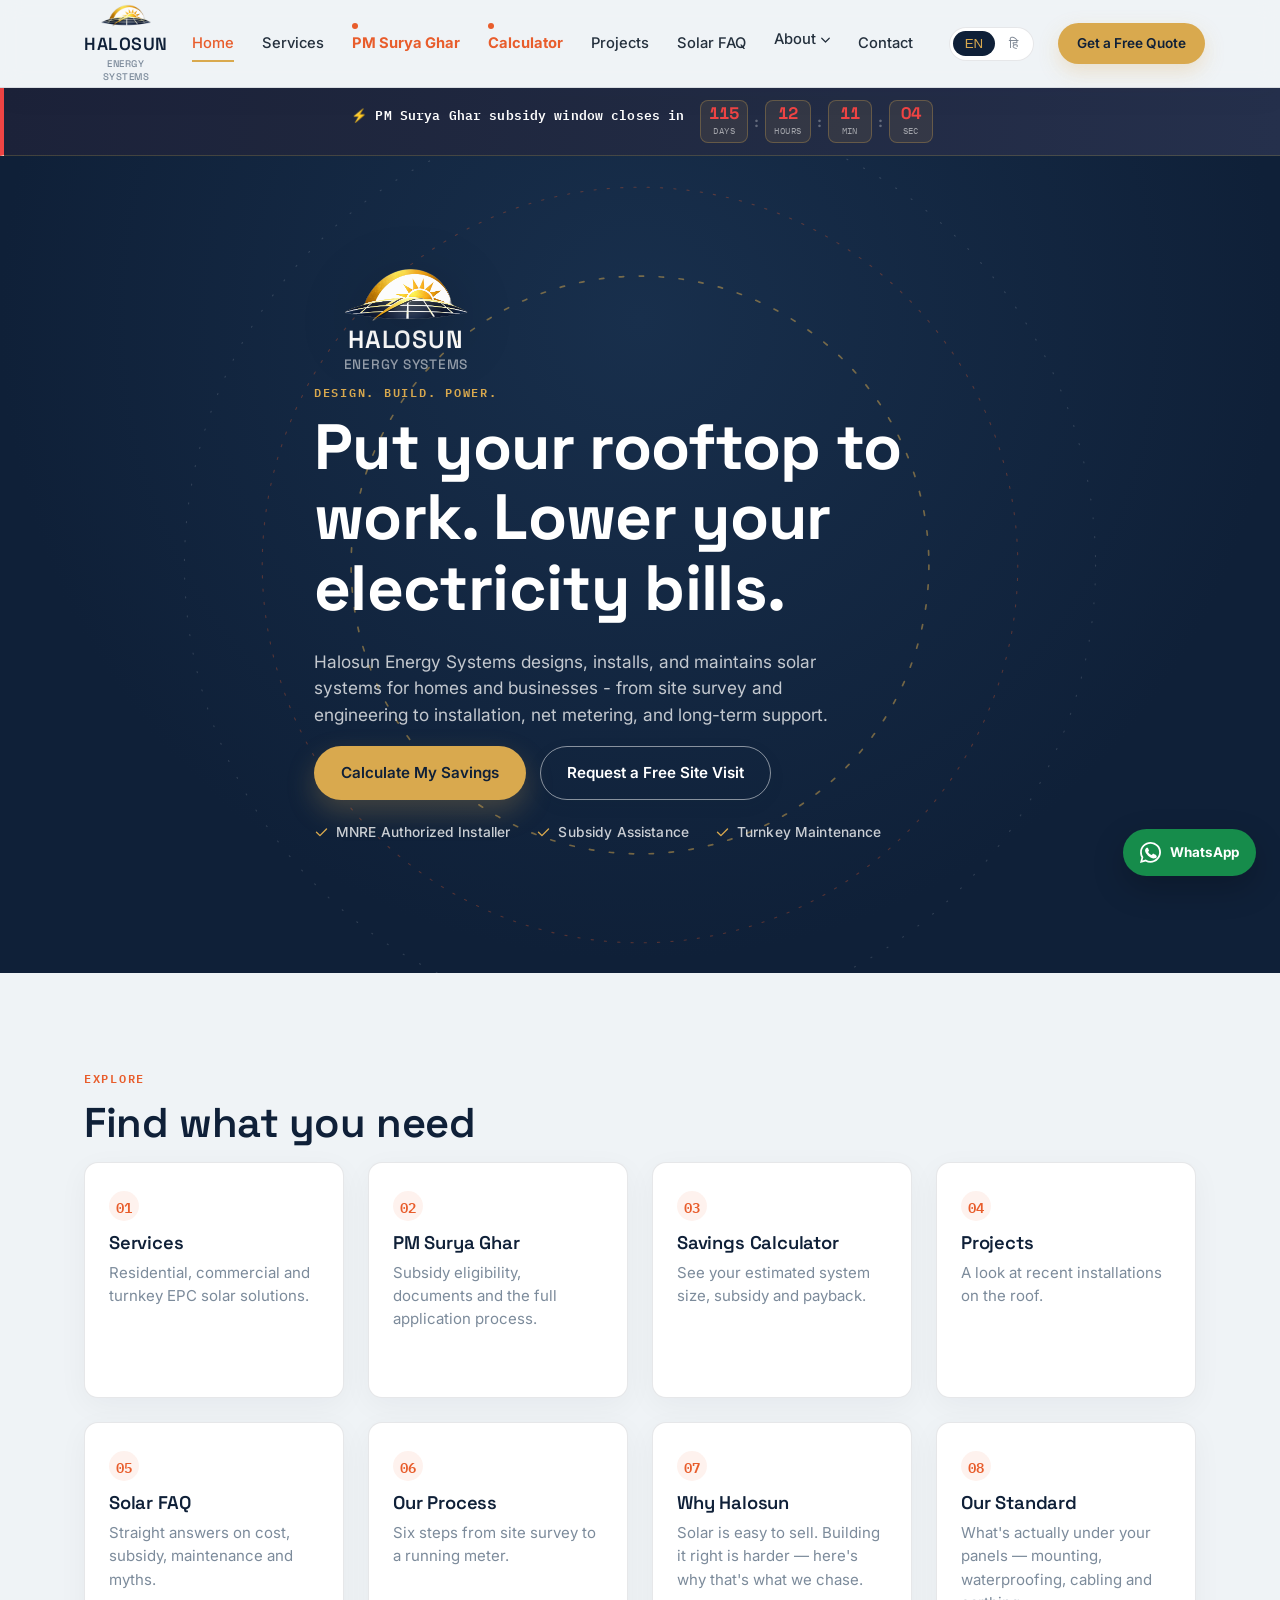
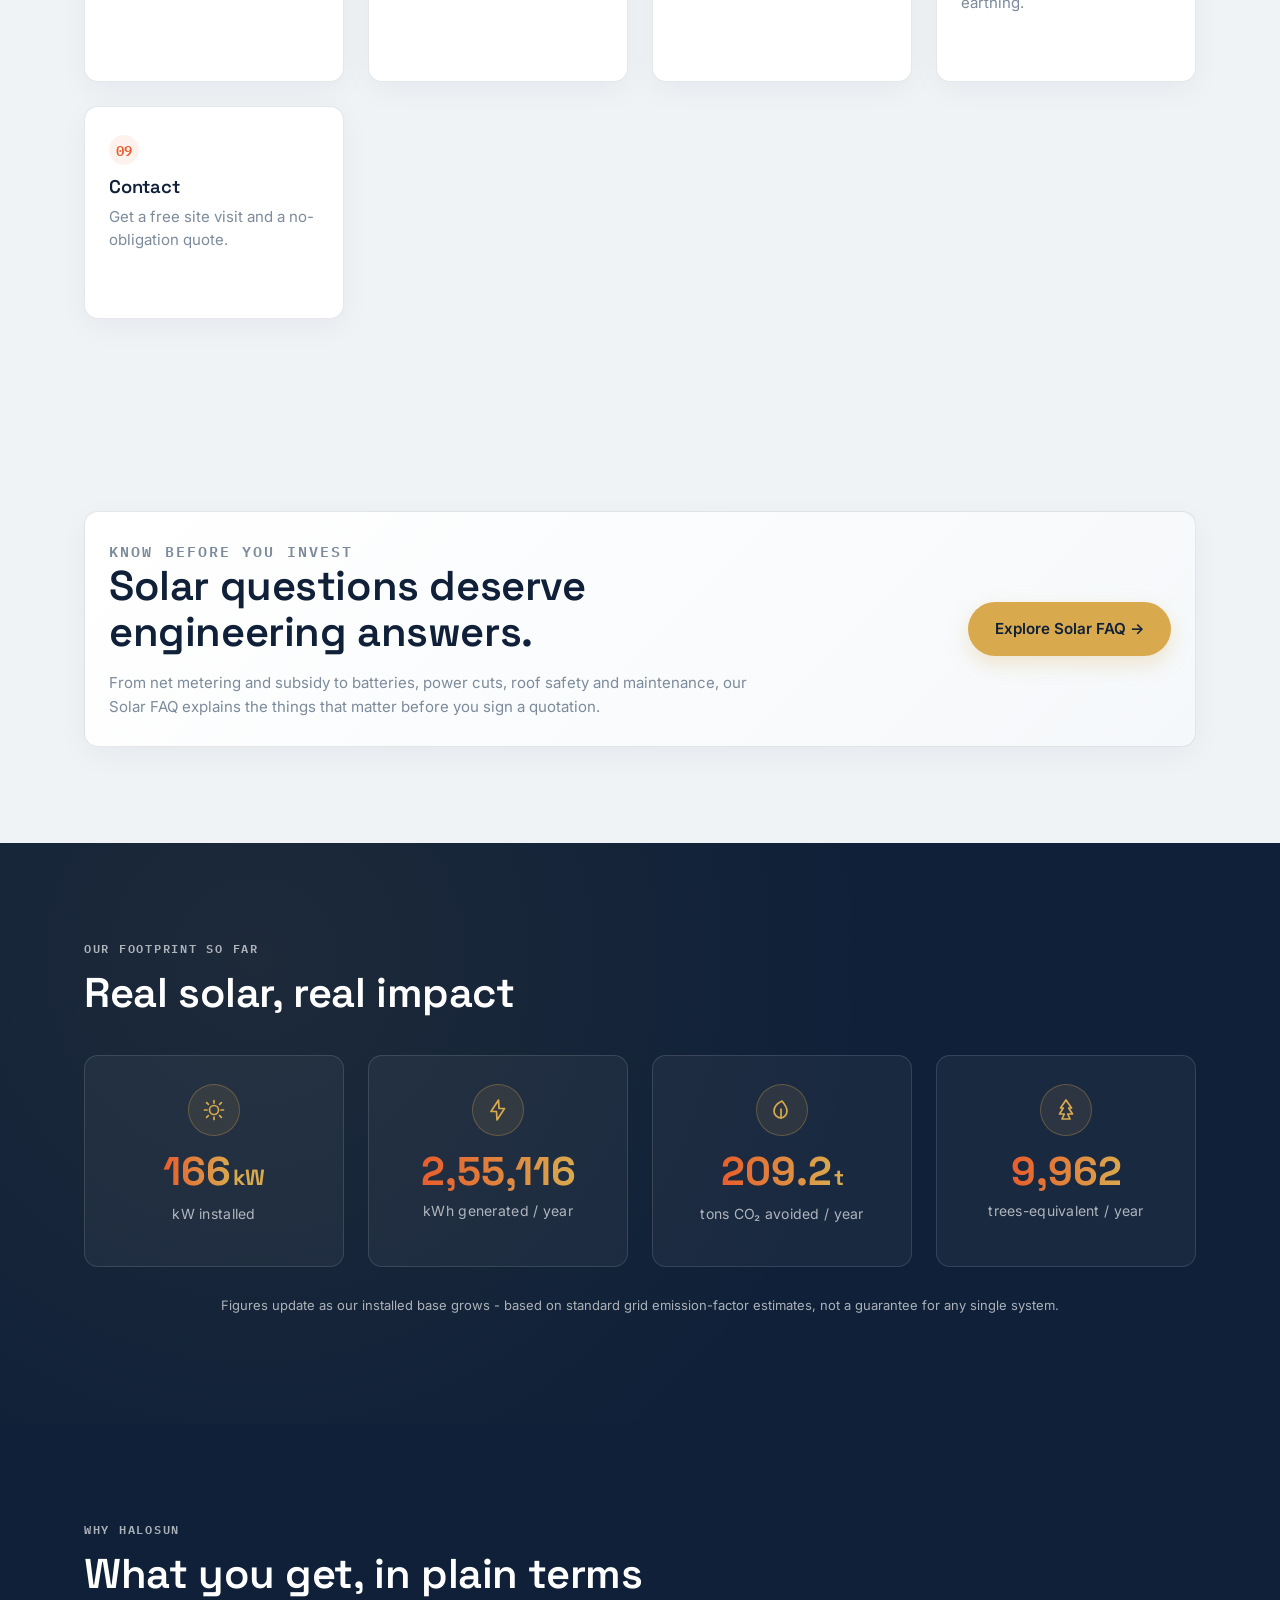
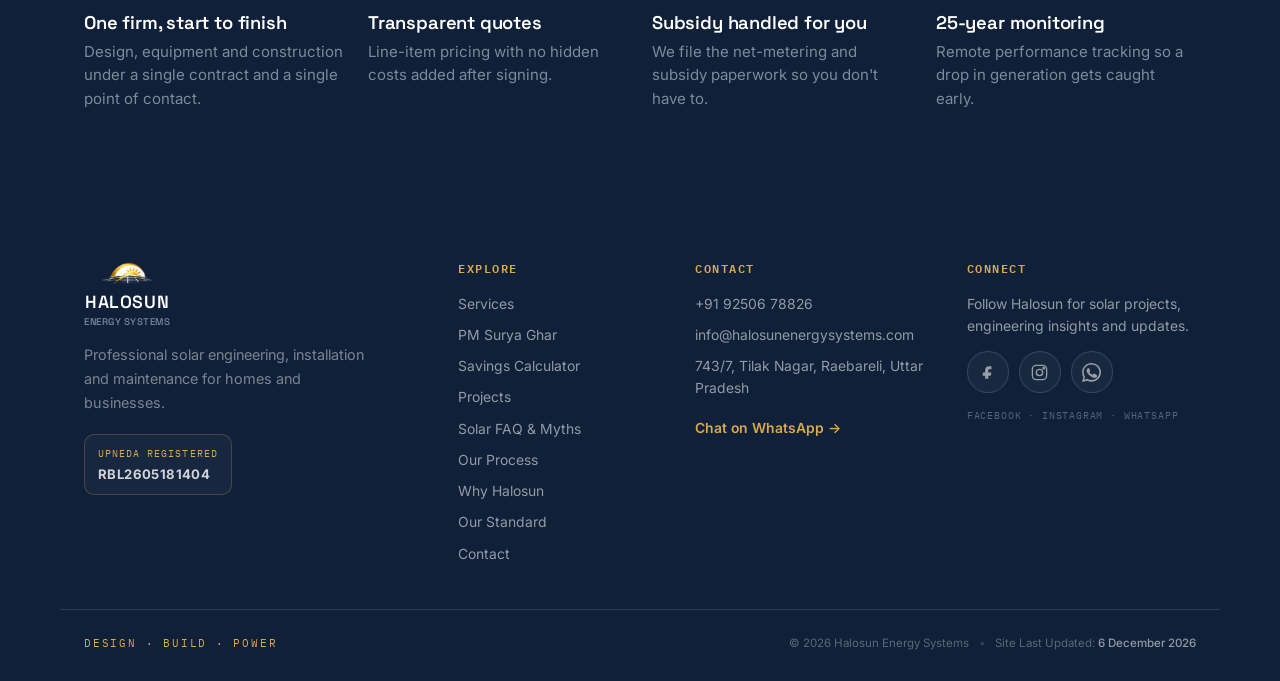
==== commit 337d5576: "Add files via upload" ====
--- a/index.html
+++ b/index.html
@@ -39,10 +39,10 @@
   <meta name="twitter:image" content="https://halosunenergysystems.com/assets/logo-hero.png">
 
   <style>
-    /* ============ DEADLINE COUNTDOWN — red accent variant ============
+    /* ============ DEADLINE COUNTDOWN - red accent variant ============
        Keeps body text in the site's normal theme color (readability first);
-       red is used only as an accent — left border, icon and the countdown
-       digits — so it draws the eye without turning the whole banner into
+       red is used only as an accent - left border, icon and the countdown
+       digits - so it draws the eye without turning the whole banner into
        a "sale" wall of red text. */
     .deadline-banner.deadline-banner-alert {
       border-left: 4px solid #ef4444;
@@ -55,13 +55,13 @@
       color: #ef4444;
     }
 
-    /* ============ HERO SIDE VISUAL — rooftop to grid ============
+    /* ============ HERO SIDE VISUAL - rooftop to grid ============
        Fills the empty space to the right of the hero copy with a
        wide, semi-realistic scene rather than a small vertical icon:
        a mono-pitch roof carrying a mounted panel array, a cable
        running down to a wall-mounted inverter, power feeding a lit
        window (home load), and a second line continuing on to a
-       utility pole at the far edge (the grid) — reading left to
+       utility pole at the far edge (the grid) - reading left to
        right the same way the eye reads the page. Motion is
        restrained: dash-flow along the cables, two travelling pulses
        (generation → load, surplus → grid), a blinking inverter LED
@@ -309,7 +309,7 @@
         <p class="eyebrow" data-i18n="hero-eyebrow">Design. Build. Power.</p>
       </div>
       <h1 data-i18n="hero-title">Put your rooftop to work. Lower your electricity bills.</h1>
-      <p class="hero-sub" data-i18n="hero-sub">Halosun Energy Systems designs, installs, and maintains solar systems for homes and businesses — from site survey and engineering to installation, net metering, and long-term support.</p>
+      <p class="hero-sub" data-i18n="hero-sub">Halosun Energy Systems designs, installs, and maintains solar systems for homes and businesses - from site survey and engineering to installation, net metering, and long-term support.</p>
       <div class="hero-actions">
         <a href="calculator.html" class="btn btn-primary" data-i18n="hero-cta-1">Calculate My Savings</a>
         <a href="contact.html" class="btn btn-ghost" data-i18n="hero-cta-2">Request a Free Site Visit</a>
@@ -411,7 +411,7 @@
         <polygon points="358,203 368,199 368,208" fill="var(--sun, #d9a94e)" opacity="0.9"/>
         <polygon points="378,215 368,211 368,220" fill="#ffffff" opacity="0.3"/>
 
-        <!-- Utility pole — the grid -->
+        <!-- Utility pole - the grid -->
         <line x1="470" y1="182" x2="470" y2="340" stroke="#ffffff" stroke-opacity="0.55" stroke-width="3" stroke-linecap="round"/>
         <line x1="448" y1="192" x2="492" y2="192" stroke="#ffffff" stroke-opacity="0.55" stroke-width="3" stroke-linecap="round"/>
         <line x1="450" y1="192" x2="450" y2="200" stroke="#ffffff" stroke-opacity="0.4" stroke-width="2"/>
@@ -467,13 +467,13 @@
         <a href="why.html" class="card card-link">
           <div class="card-mark">07</div>
           <h3 data-i18n="card-09-title">Why Halosun</h3>
-          <p data-i18n="card-09-desc">Solar is easy to sell. Building it right is harder — here's why that's what we chase.</p>
+          <p data-i18n="card-09-desc">Solar is easy to sell. Building it right is harder - here's why that's what we chase.</p>
           <span class="card-arrow" aria-hidden="true">→</span>
         </a>
         <a href="standard.html" class="card card-link">
           <div class="card-mark">08</div>
           <h3 data-i18n="card-08-title">Our Standard</h3>
-          <p data-i18n="card-08-desc">What's actually under your panels — mounting, waterproofing, cabling and earthing.</p>
+          <p data-i18n="card-08-desc">What's actually under your panels - mounting, waterproofing, cabling and earthing.</p>
           <span class="card-arrow" aria-hidden="true">→</span>
         </a>
         <a href="contact.html" class="card card-link">
@@ -547,7 +547,7 @@
           <p class="impact-label" data-i18n="impact-trees-label">trees-equivalent / year</p>
         </div>
       </div>
-      <p class="impact-note" data-i18n="impact-note">Figures update as our installed base grows — based on standard grid emission-factor estimates, not a guarantee for any single system.</p>
+      <p class="impact-note" data-i18n="impact-note">Figures update as our installed base grows - based on standard grid emission-factor estimates, not a guarantee for any single system.</p>
     </div>
   </section>
 
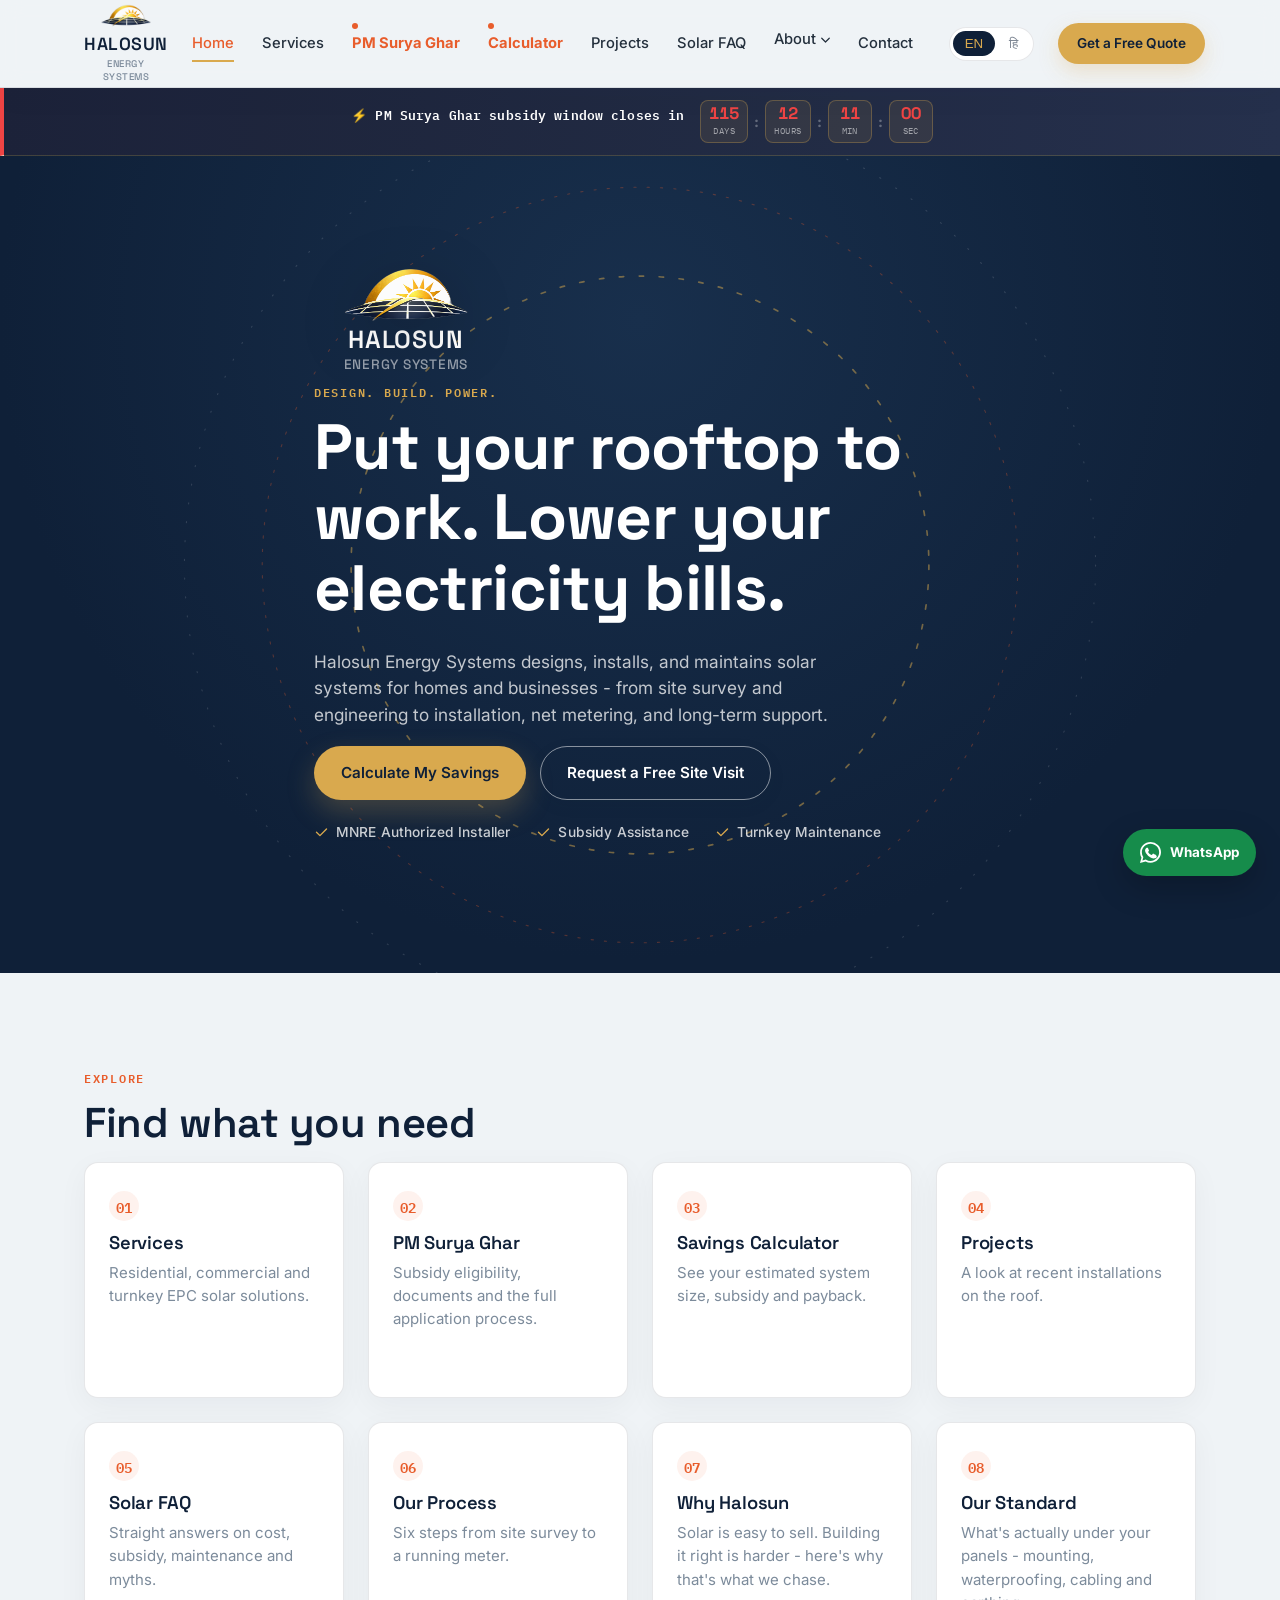
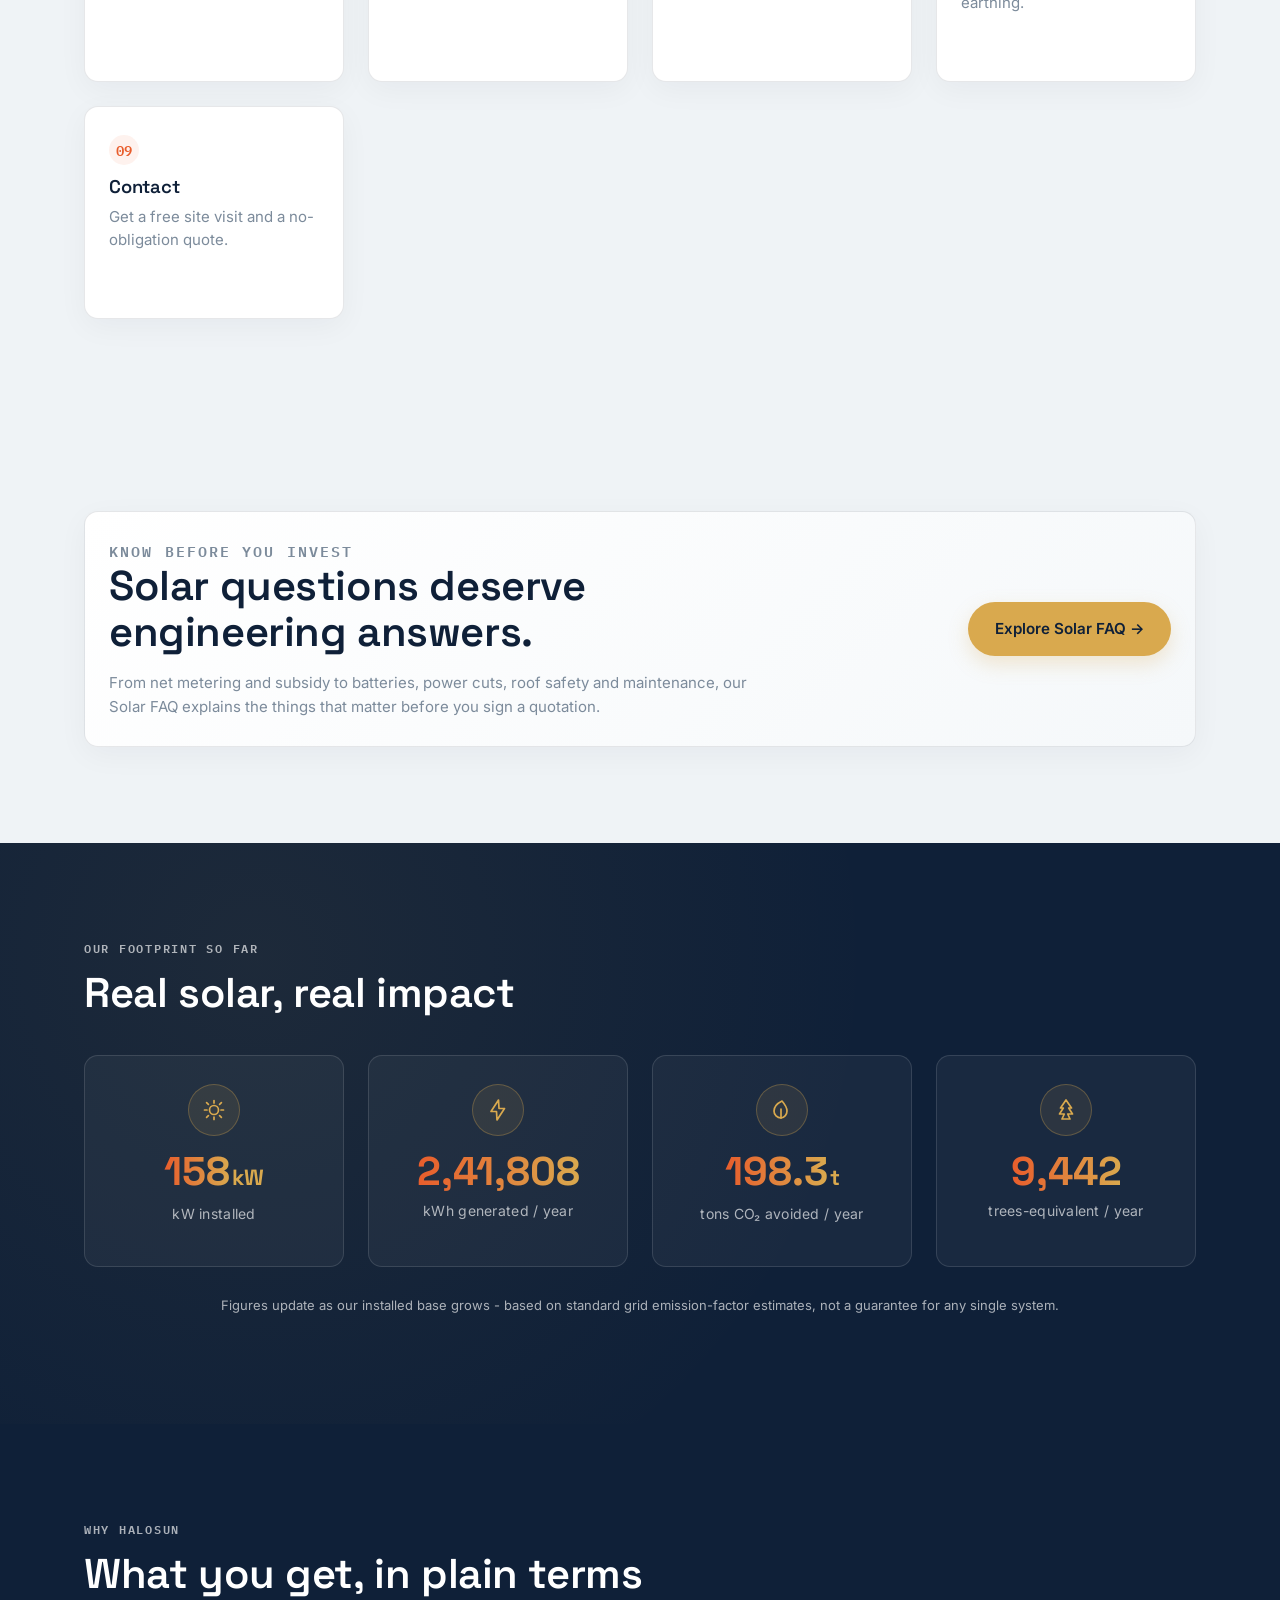
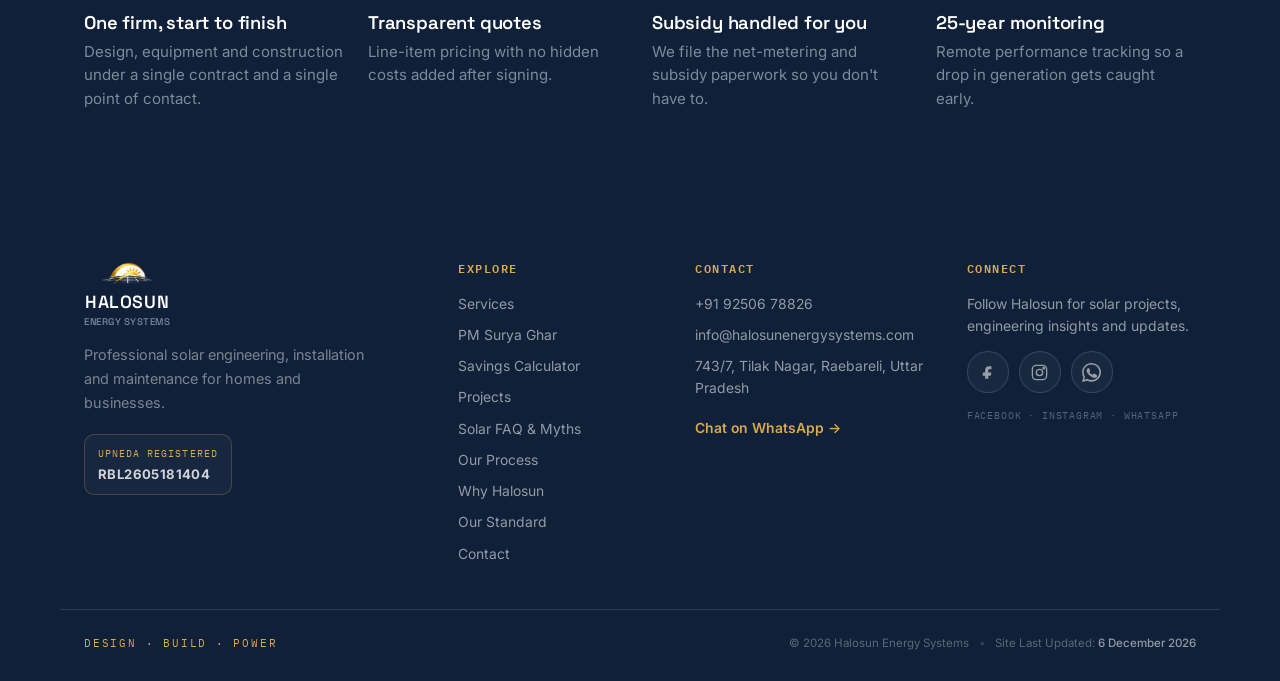
==== commit 6f31f2a0: "Add files via upload" ====
--- a/index.html
+++ b/index.html
@@ -21,6 +21,7 @@
   <link rel="stylesheet" href="css/styles.css">
   <link rel="stylesheet" href="css/features.css">
 <link rel="stylesheet" href="css/back-to-top.css">
+<link rel="stylesheet" href="css/nav-align-fix.css">
   <link rel="canonical" href="https://halosunenergysystems.com/">
 
   <!-- Open Graph / Facebook / WhatsApp link previews -->
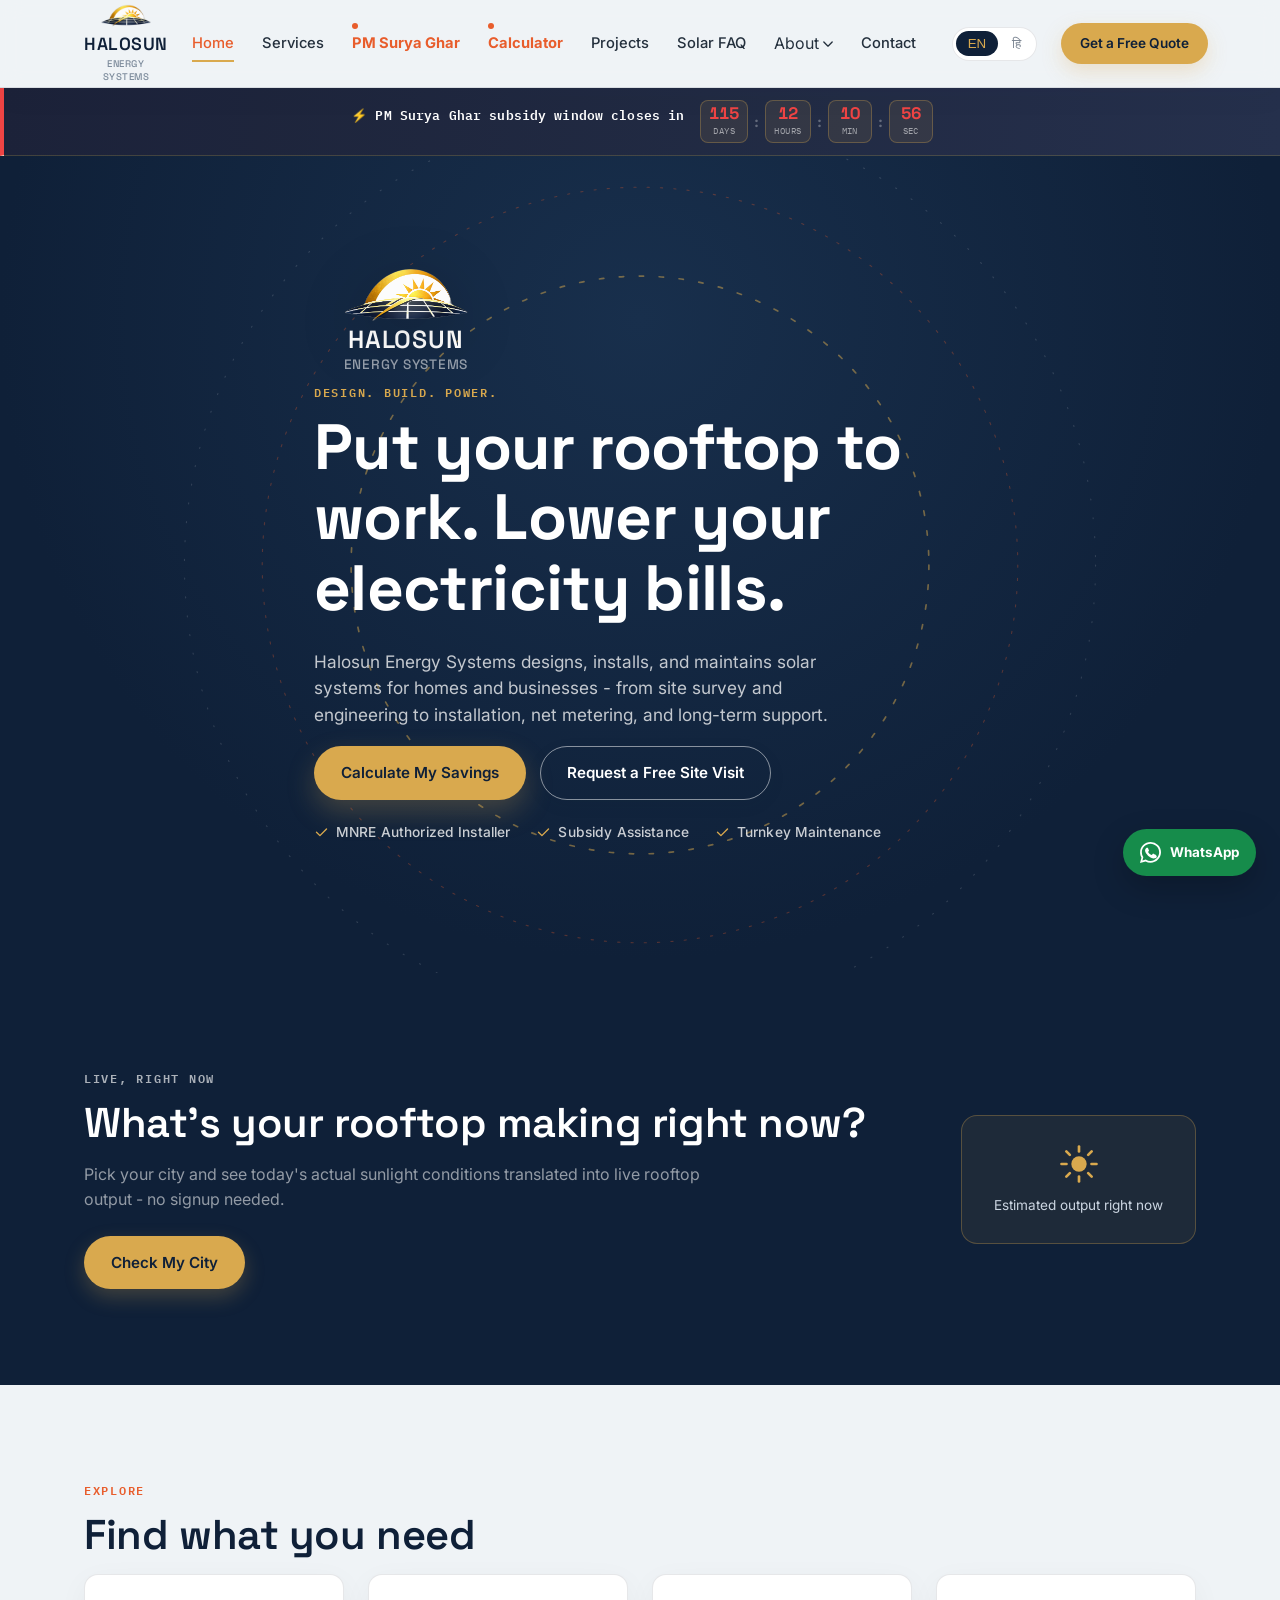
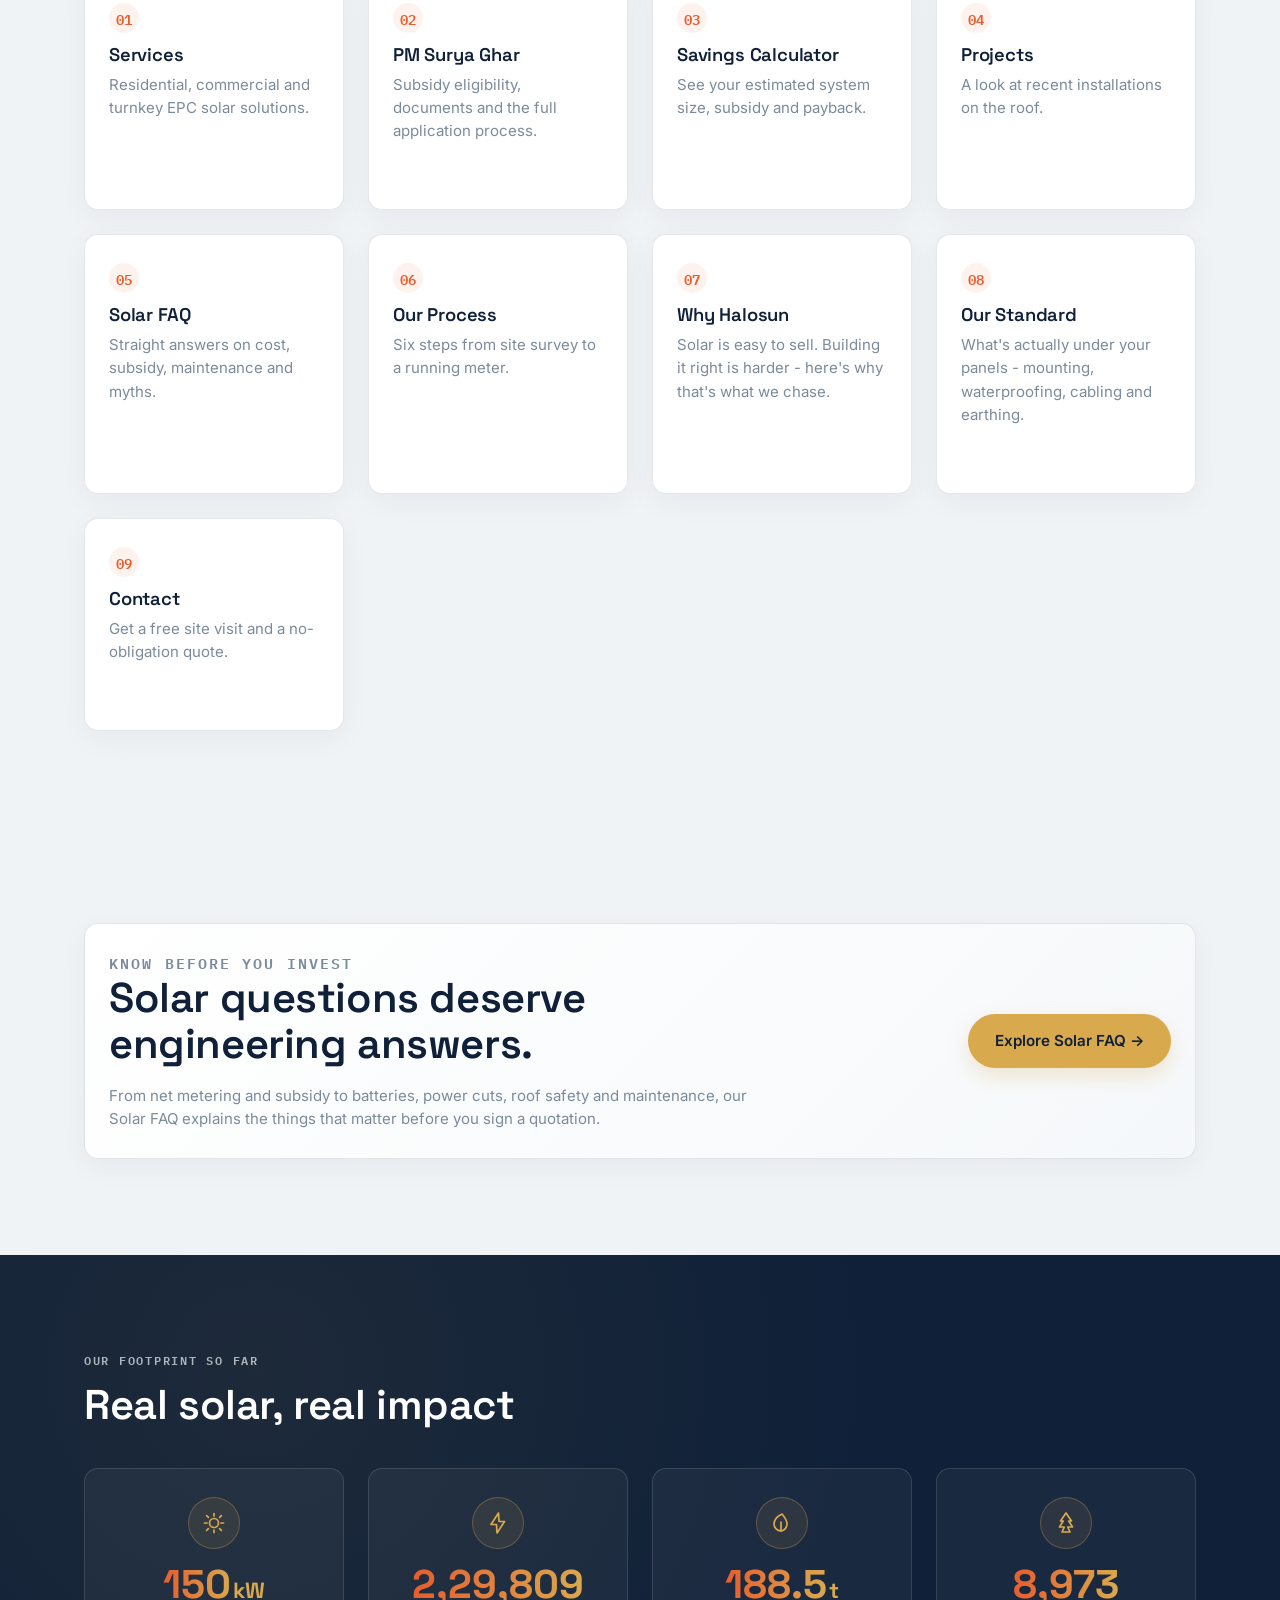
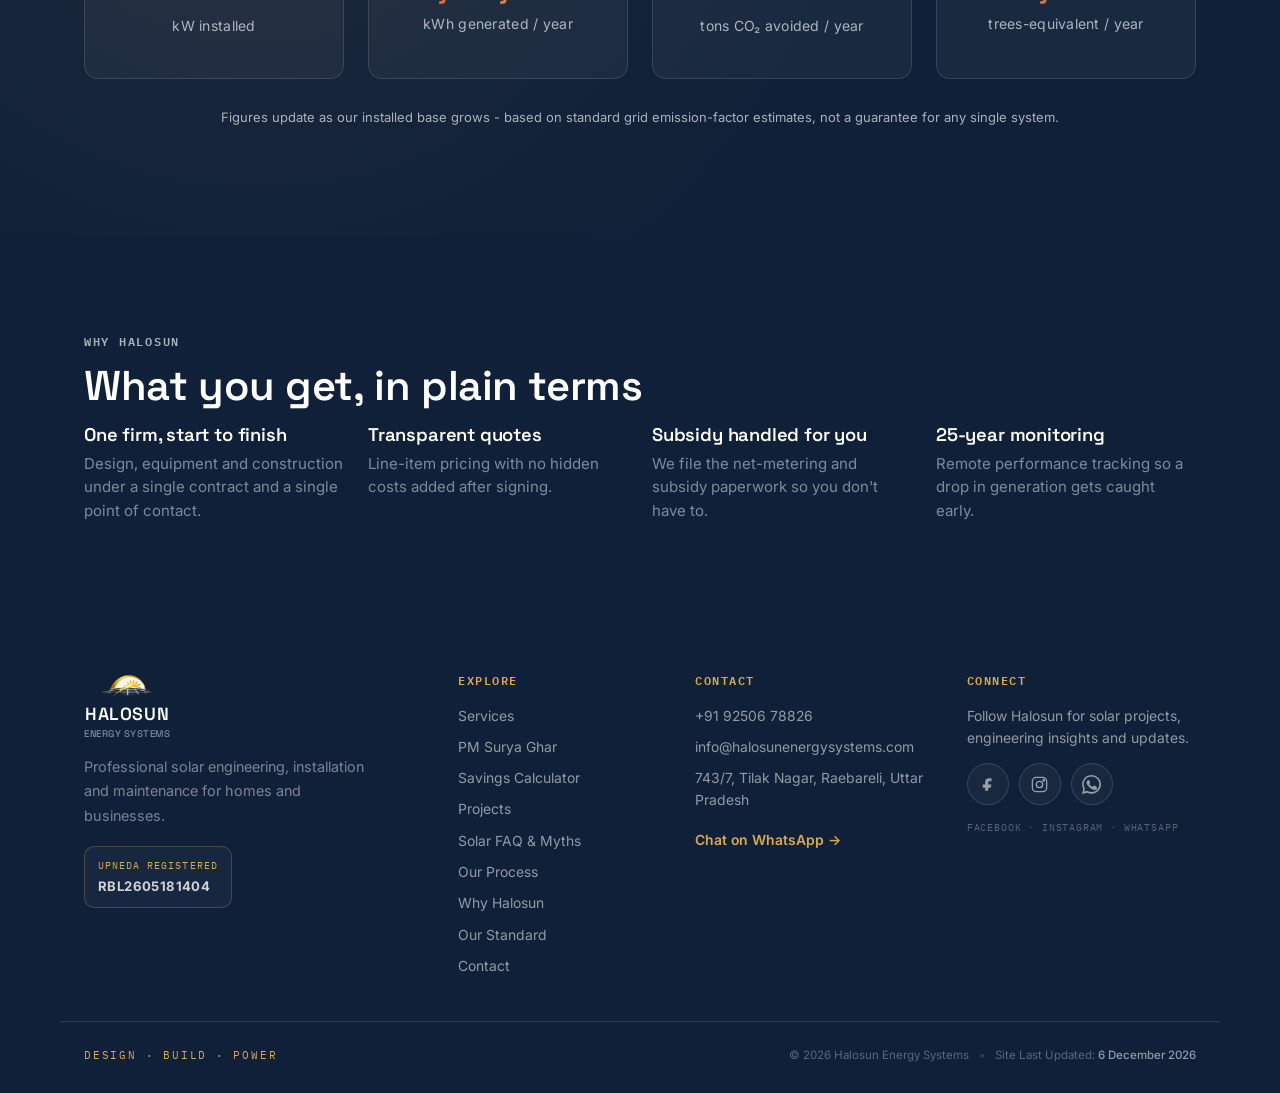
==== commit 539d7255: "Add files via upload" ====
--- a/index.html
+++ b/index.html
@@ -186,6 +186,47 @@
       height: 15px;
       color: var(--sun, #d9a94e);
     }
+  /* ============ LIVE GENERATION TEASER ============ */
+  .livegen-teaser-inner {
+    display: grid;
+    grid-template-columns: 1fr auto;
+    gap: 2.5rem;
+    align-items: center;
+  }
+  .livegen-teaser-copy .section-sub {
+    margin-bottom: 1.5rem;
+  }
+  .livegen-teaser-badge {
+    display: flex;
+    flex-direction: column;
+    align-items: center;
+    justify-self: end;
+    text-align: center;
+    background: rgba(217, 169, 78, 0.08);
+    border: 1px solid rgba(217, 169, 78, 0.3);
+    border-radius: 16px;
+    padding: 1.75rem 2rem;
+    min-width: 200px;
+  }
+  .livegen-teaser-sun {
+    width: 40px;
+    height: 40px;
+    color: var(--sun, #d9a94e);
+    margin-bottom: 0.75rem;
+  }
+  .livegen-teaser-badge-label {
+    color: #cbd5e1;
+    font-size: 0.85rem;
+    line-height: 1.4;
+  }
+  @media (max-width: 760px) {
+    .livegen-teaser-inner {
+      grid-template-columns: 1fr;
+    }
+    .livegen-teaser-badge {
+      justify-self: stretch;
+    }
+  }
   </style>
 
   <script type="application/ld+json"> {
@@ -423,6 +464,36 @@
     </div>
   </section>
 
+  <!-- ============ LIVE GENERATION TEASER ============
+       Condensed link-through to the full live-gen tool on calculator.html
+       (no weather fetch here - avoids duplicating that logic on two pages). -->
+  <section class="section section-dark livegen-teaser">
+    <div class="wrap livegen-teaser-inner">
+      <div class="livegen-teaser-copy">
+        <p class="eyebrow" data-i18n="home-livegen-eyebrow">Live, right now</p>
+        <h2 data-i18n="home-livegen-title">What's your rooftop making right now?</h2>
+        <p class="section-sub" data-i18n="home-livegen-sub">Pick your city and see today's actual sunlight conditions translated into live rooftop output - no signup needed.</p>
+        <a href="calculator.html#live-gen" class="btn btn-primary" data-i18n="home-livegen-cta">Check My City</a>
+      </div>
+      <div class="livegen-teaser-badge" aria-hidden="true">
+        <svg viewBox="0 0 24 24" class="livegen-teaser-sun">
+          <circle cx="12" cy="12" r="4.6" fill="currentColor"/>
+          <g stroke="currentColor" stroke-width="1.6" stroke-linecap="round">
+            <line x1="12" y1="1.5" x2="12" y2="4.5"/>
+            <line x1="12" y1="19.5" x2="12" y2="22.5"/>
+            <line x1="1.5" y1="12" x2="4.5" y2="12"/>
+            <line x1="19.5" y1="12" x2="22.5" y2="12"/>
+            <line x1="4.4" y1="4.4" x2="6.5" y2="6.5"/>
+            <line x1="17.5" y1="17.5" x2="19.6" y2="19.6"/>
+            <line x1="4.4" y1="19.6" x2="6.5" y2="17.5"/>
+            <line x1="17.5" y1="6.5" x2="19.6" y2="4.4"/>
+          </g>
+        </svg>
+        <span class="livegen-teaser-badge-label" data-i18n="livegen-now-label">Estimated output right now</span>
+      </div>
+    </div>
+  </section>
+
   <!-- ============ QUICK LINKS ============ -->
   <section class="section">
     <div class="wrap">
--- a/css/nav-align-fix.css
+++ b/css/nav-align-fix.css
@@ -0,0 +1,45 @@
+/* ============ NAV "ABOUT" DROPDOWN — BASELINE ALIGNMENT FIX ============
+   The other primary nav items are <a> tags, but "About" is a <button>
+   (it needs to be focusable/clickable to open the dropdown menu). Browsers
+   give <button> its own default font, line-height and box model, so
+   without this reset it renders slightly lower/offset from its sibling
+   links. This strips all of that so the trigger inherits the exact same
+   typography as the surrounding nav links and centers its label + caret
+   the same way. */
+.main-nav .nav-dropdown {
+  display: inline-flex;
+  align-items: center;
+}
+
+.main-nav .nav-dropdown-trigger {
+  -webkit-appearance: none;
+  appearance: none;
+  background: none;
+  border: none;
+  outline: none;
+  margin: 0;
+  padding: 0;
+  cursor: pointer;
+
+  font: inherit;
+  color: inherit;
+  line-height: inherit;
+  letter-spacing: inherit;
+  text-transform: inherit;
+
+  display: inline-flex;
+  align-items: center;
+  gap: 4px;
+  vertical-align: middle;
+}
+
+.main-nav .nav-dropdown-trigger:hover,
+.main-nav .nav-dropdown-trigger:focus-visible {
+  color: inherit;
+}
+
+.main-nav .nav-dropdown-trigger .nav-caret {
+  flex-shrink: 0;
+  width: 10px;
+  height: 7px;
+}
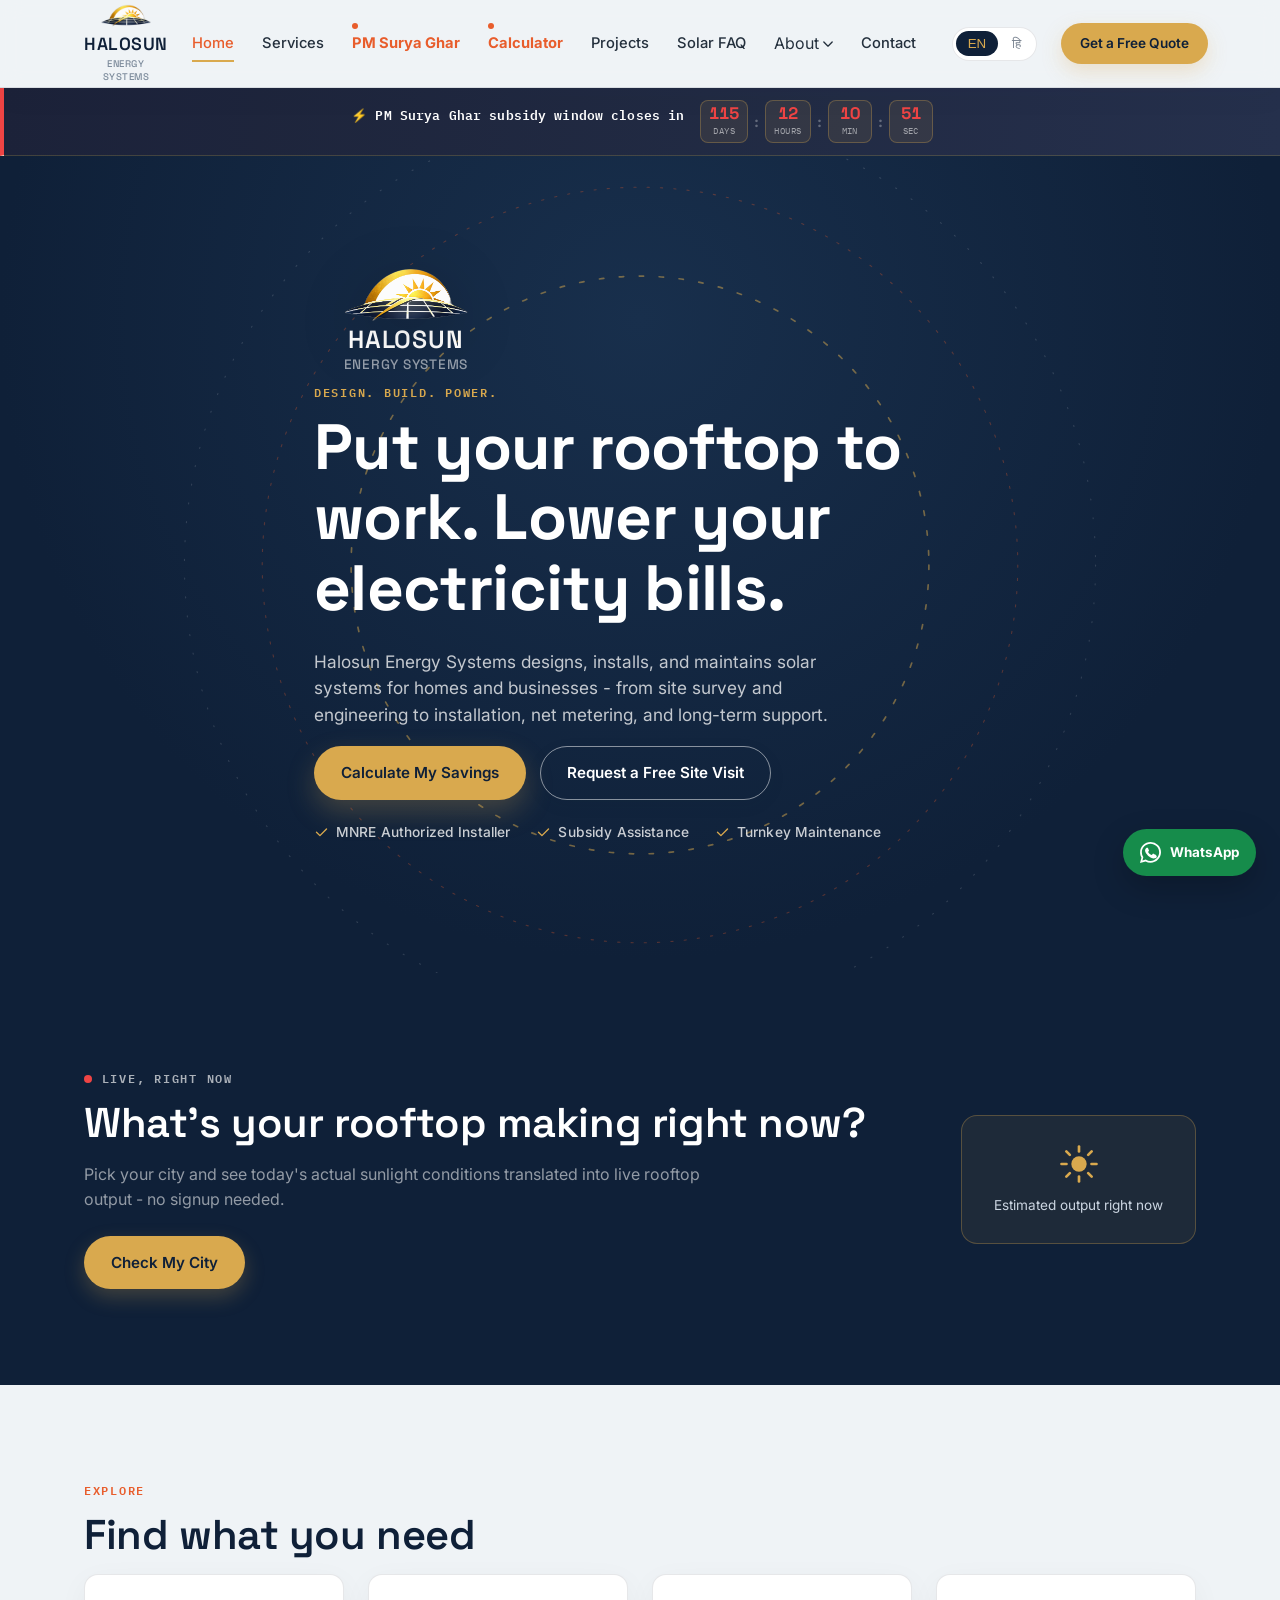
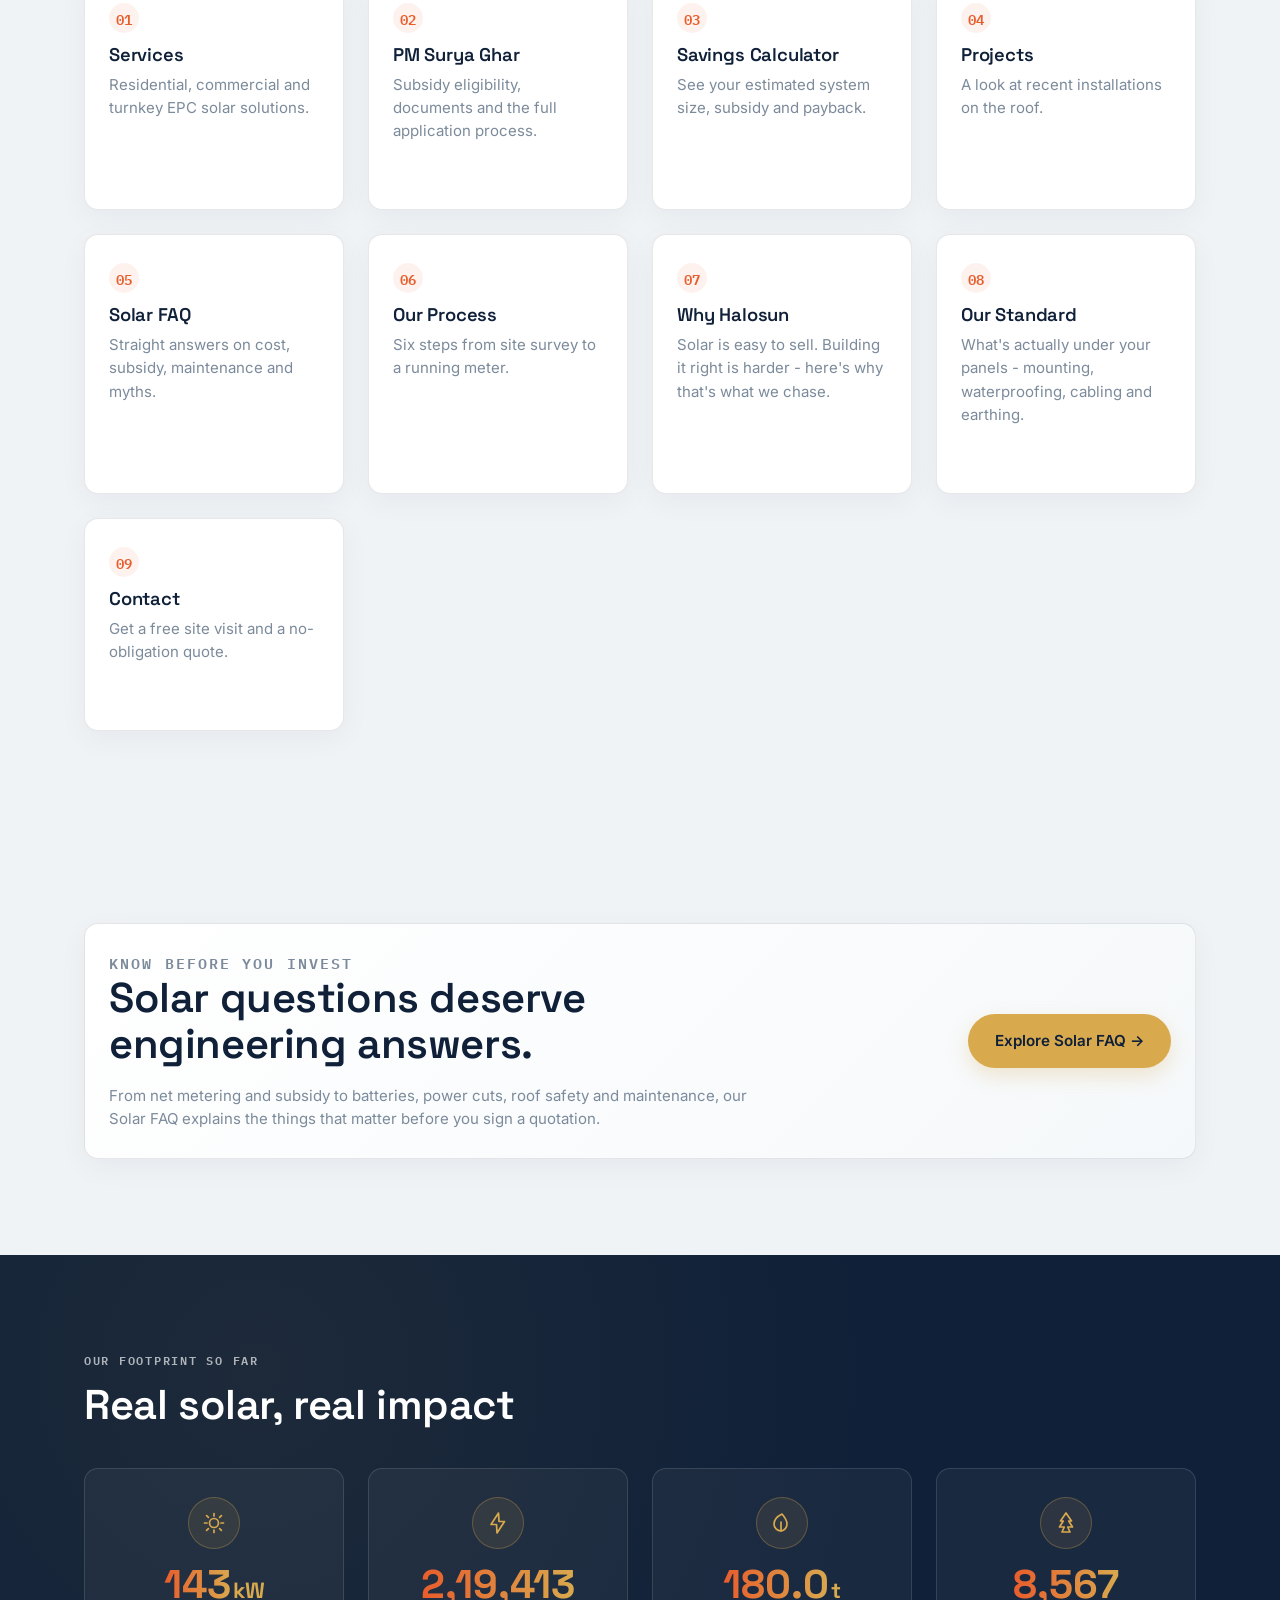
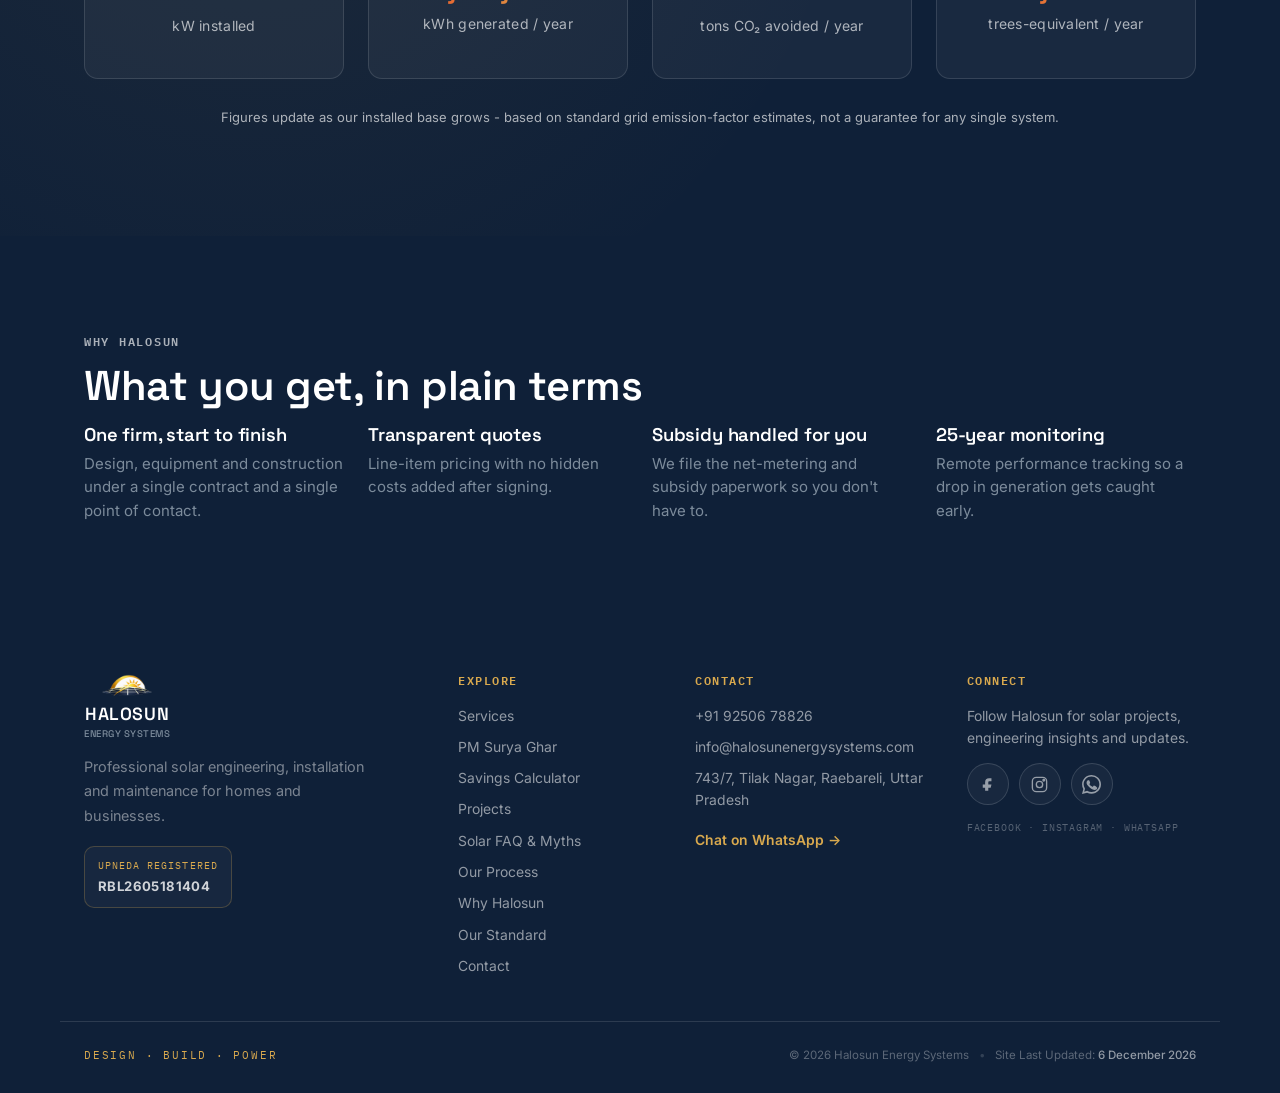
==== commit 47c61527: "Add files via upload" ====
--- a/index.html
+++ b/index.html
@@ -226,6 +226,33 @@
     .livegen-teaser-badge {
       justify-self: stretch;
     }
+  }
+  /* ============ "LIVE" pulsing dot ============
+     Small red dot before the "Live, right now" eyebrow, matching the
+     same indicator on the calculator page's live-gen section. */
+  .eyebrow-live {
+    position: relative;
+    padding-left: 1.1rem;
+  }
+  .eyebrow-live::before {
+    content: '';
+    position: absolute;
+    left: 0;
+    top: 50%;
+    transform: translateY(-50%);
+    width: 8px;
+    height: 8px;
+    border-radius: 50%;
+    background: #ef4444;
+    animation: eyebrow-live-pulse 1.8s ease-in-out infinite;
+  }
+  @keyframes eyebrow-live-pulse {
+    0%   { box-shadow: 0 0 0 0 rgba(239, 68, 68, 0.55); }
+    70%  { box-shadow: 0 0 0 7px rgba(239, 68, 68, 0); }
+    100% { box-shadow: 0 0 0 0 rgba(239, 68, 68, 0); }
+  }
+  @media (prefers-reduced-motion: reduce) {
+    .eyebrow-live::before { animation: none; }
   }
   </style>
 
@@ -470,7 +497,7 @@
   <section class="section section-dark livegen-teaser">
     <div class="wrap livegen-teaser-inner">
       <div class="livegen-teaser-copy">
-        <p class="eyebrow" data-i18n="home-livegen-eyebrow">Live, right now</p>
+        <p class="eyebrow eyebrow-live" data-i18n="home-livegen-eyebrow">Live, right now</p>
         <h2 data-i18n="home-livegen-title">What's your rooftop making right now?</h2>
         <p class="section-sub" data-i18n="home-livegen-sub">Pick your city and see today's actual sunlight conditions translated into live rooftop output - no signup needed.</p>
         <a href="calculator.html#live-gen" class="btn btn-primary" data-i18n="home-livegen-cta">Check My City</a>
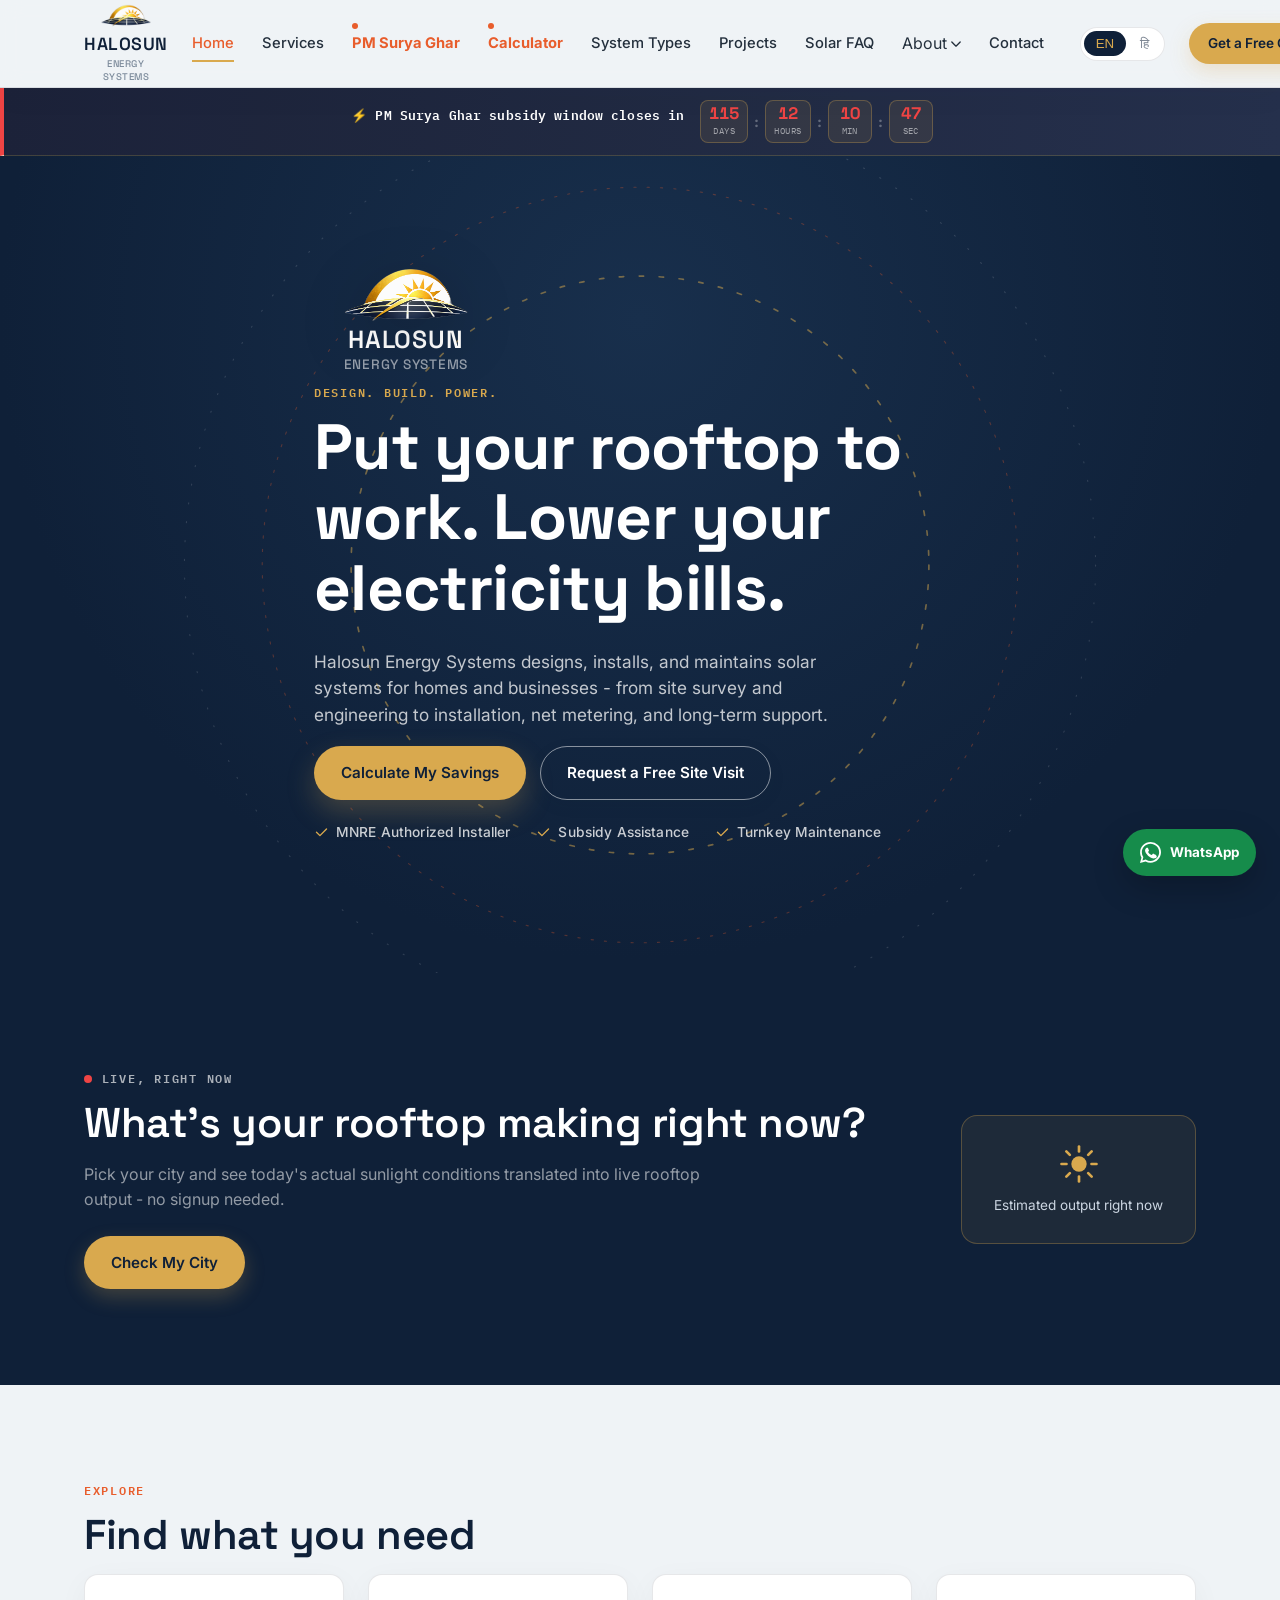
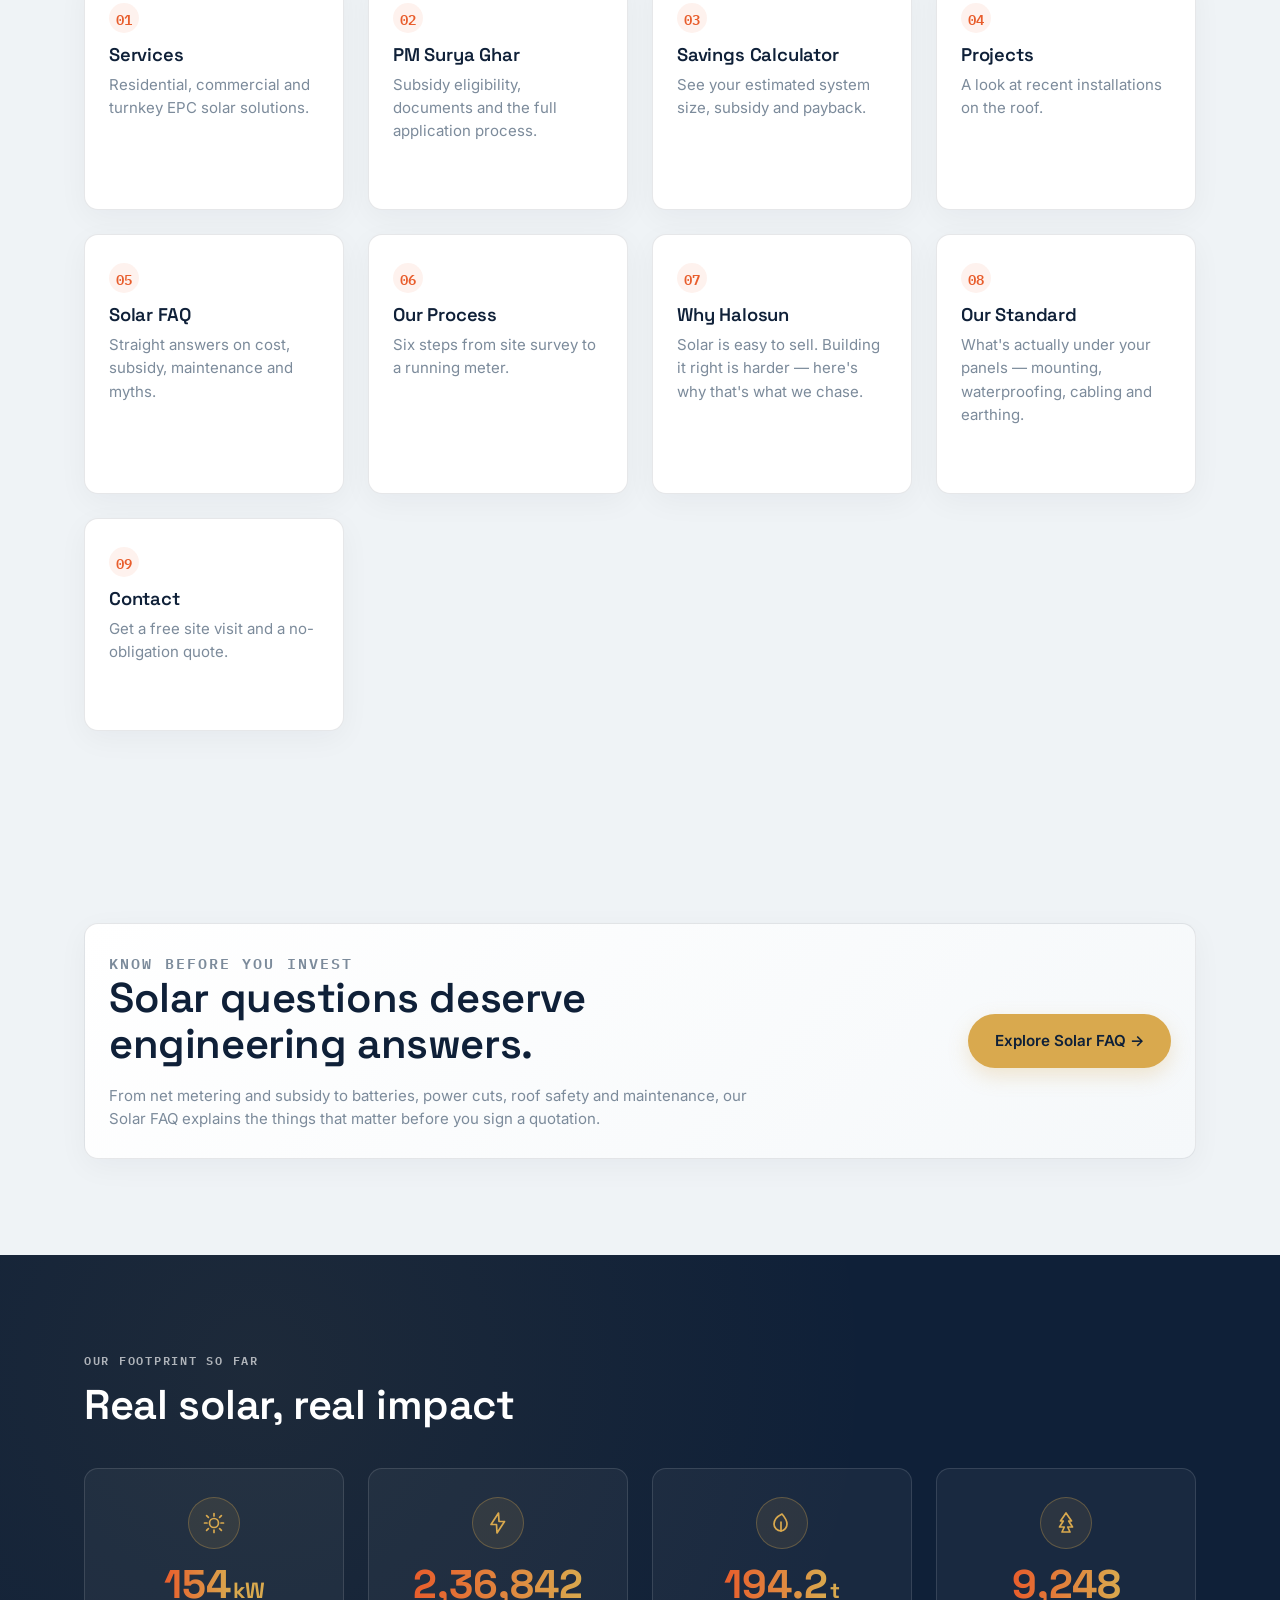
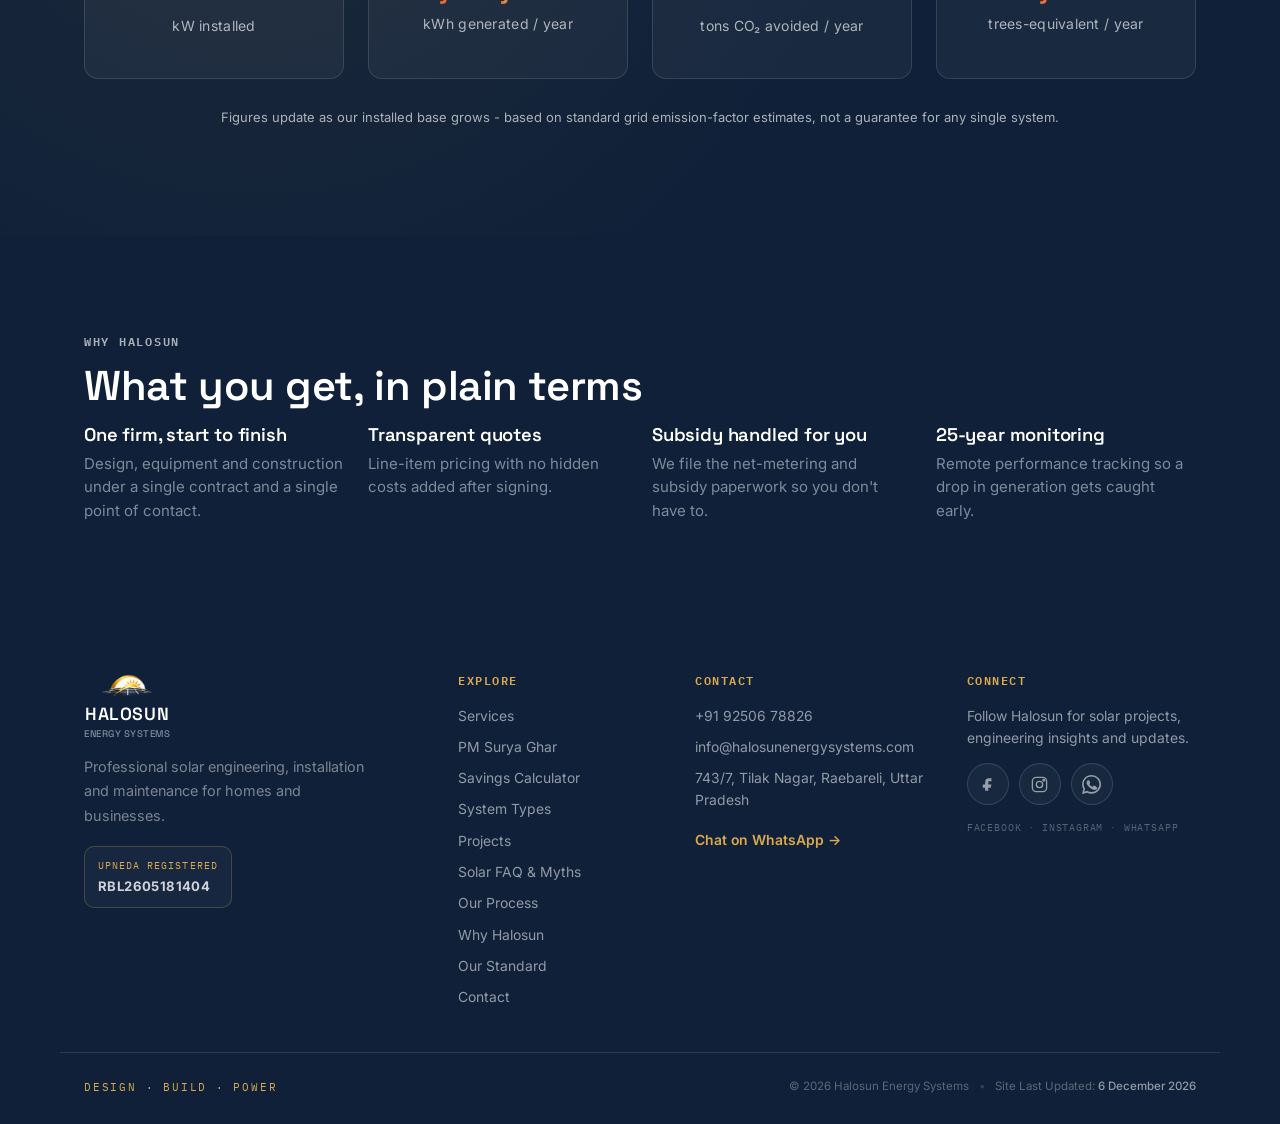
==== commit 44cb4734: "Add files via upload" ====
--- a/index.html
+++ b/index.html
@@ -302,6 +302,7 @@
       <a href="services.html" data-i18n="nav-services">Services</a>
       <a href="pm-suryaghar.html" class="nav-highlight" data-i18n="nav-pm-suryaghar">PM Surya Ghar</a>
       <a href="calculator.html" class="nav-highlight" data-i18n="nav-calculator">Calculator</a>
+      <a href="solar-system-types.html" data-i18n="nav-systypes">System Types</a>
       <a href="gallery.html" data-i18n="nav-projects">Projects</a>
       <a href="faq.html" data-i18n="nav-faq">Solar FAQ</a>
       <div class="nav-dropdown" data-nav-dropdown>
@@ -683,6 +684,7 @@
       <a href="services.html" data-i18n="nav-services">Services</a>
       <a href="pm-suryaghar.html" data-i18n="nav-pm-suryaghar">PM Surya Ghar</a>
       <a href="calculator.html" data-i18n="footer-calc">Savings Calculator</a>
+      <a href="solar-system-types.html" data-i18n="nav-systypes">System Types</a>
       <a href="gallery.html" data-i18n="nav-projects">Projects</a>
       <a href="faq.html" data-i18n="footer-faq-myths">Solar FAQ &amp; Myths</a>
       <a href="process.html" data-i18n="footer-process">Our Process</a>
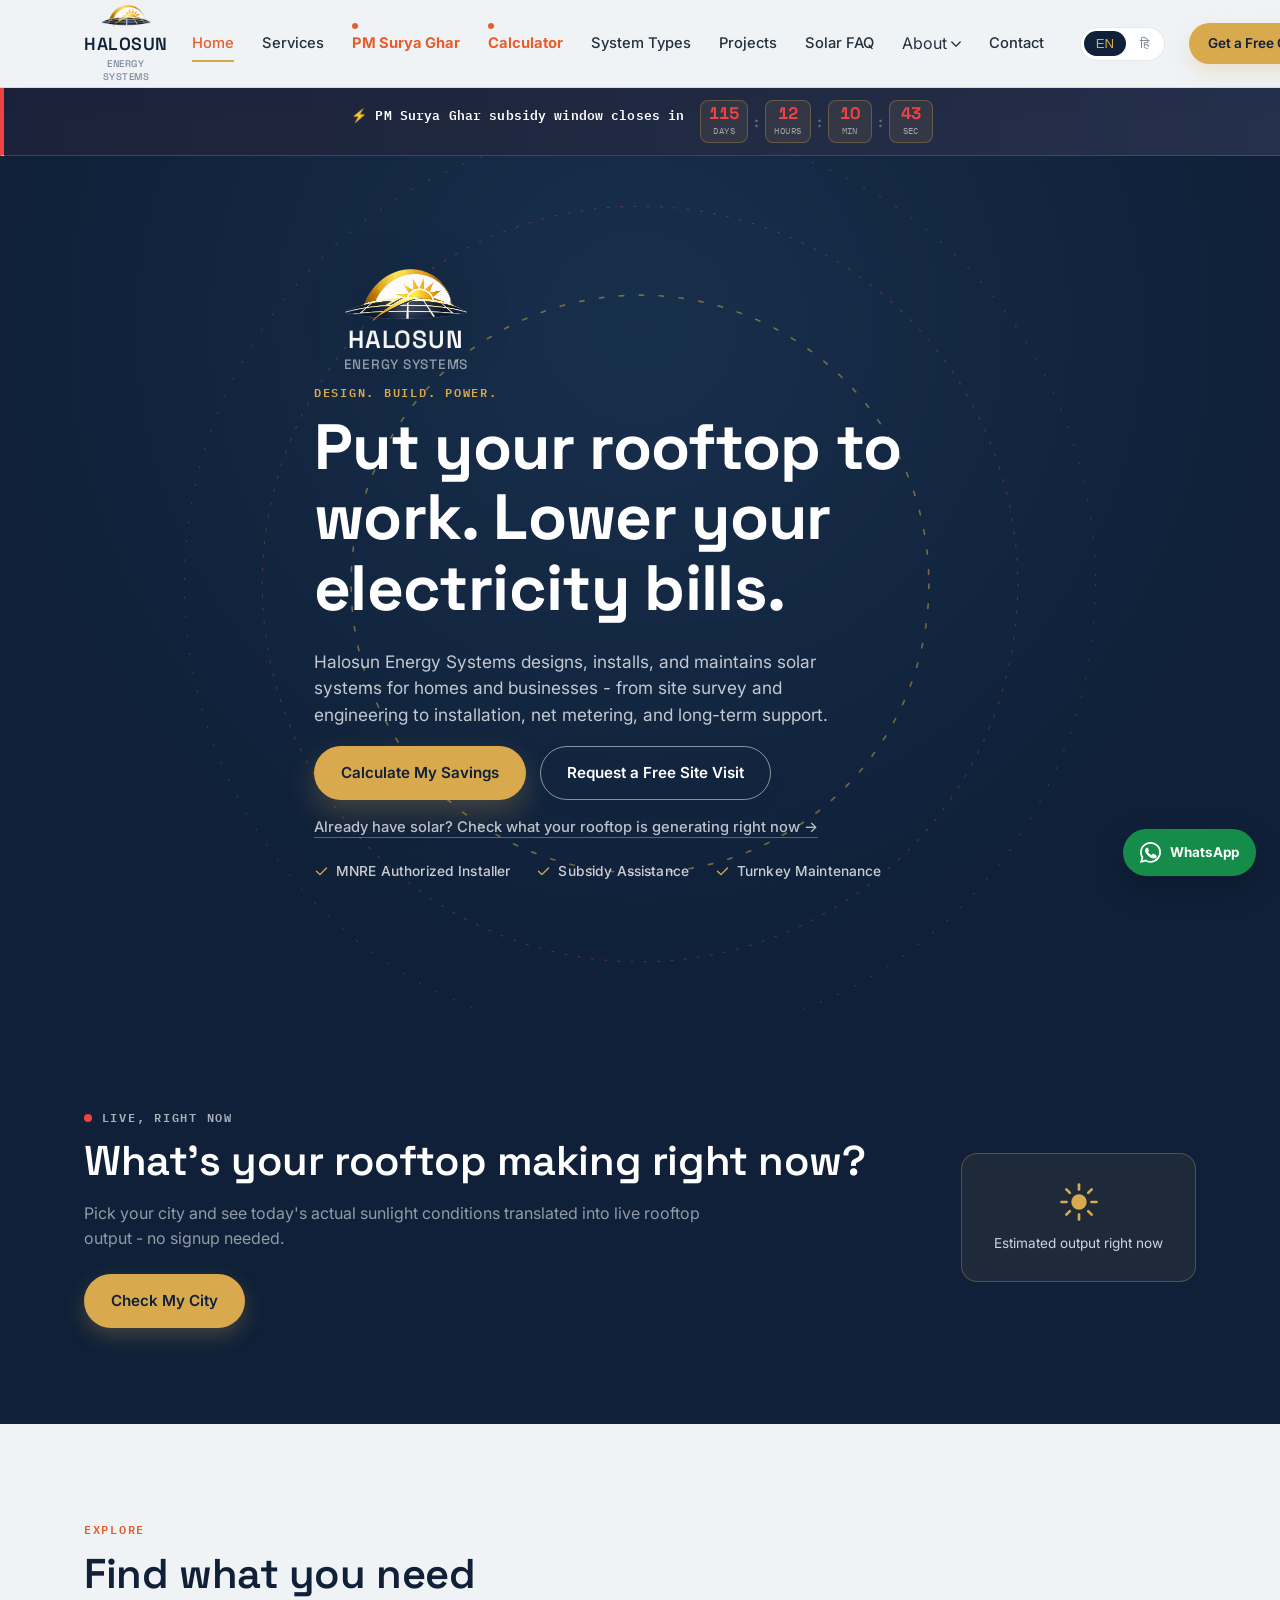
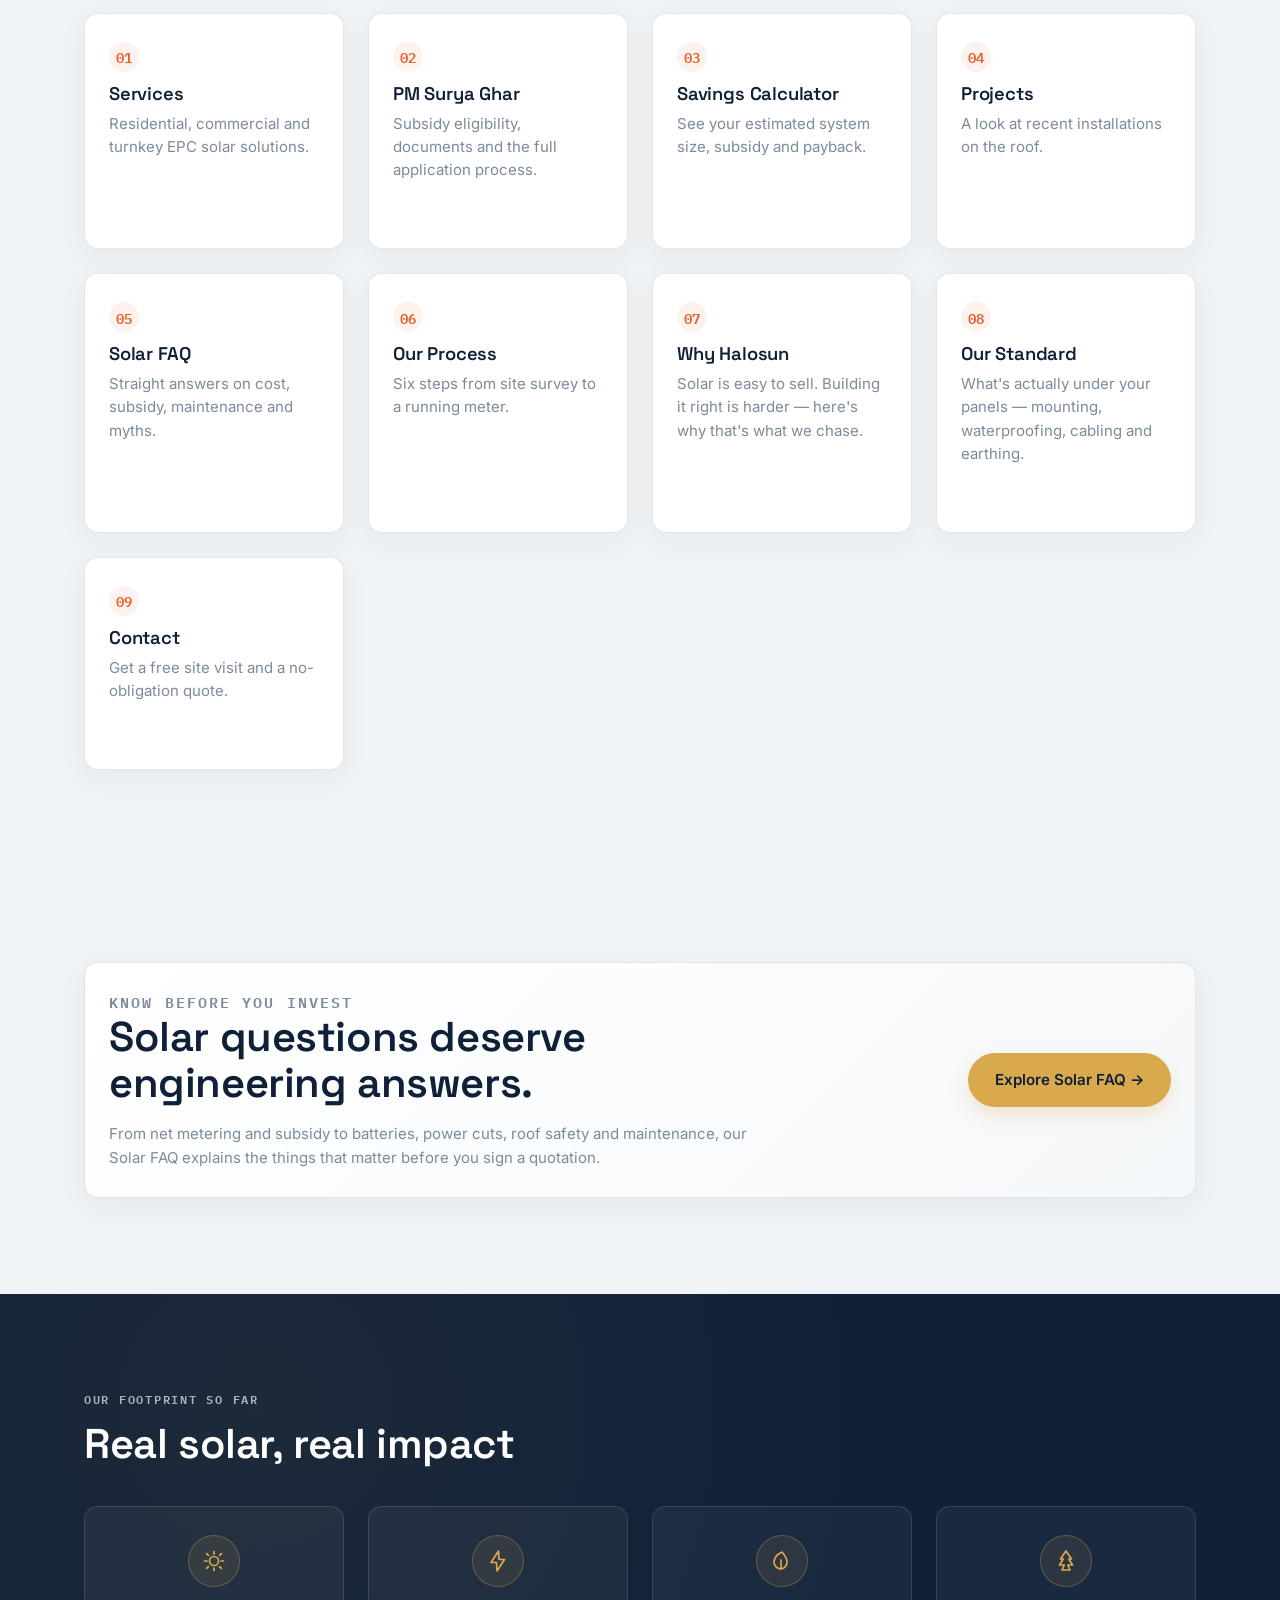
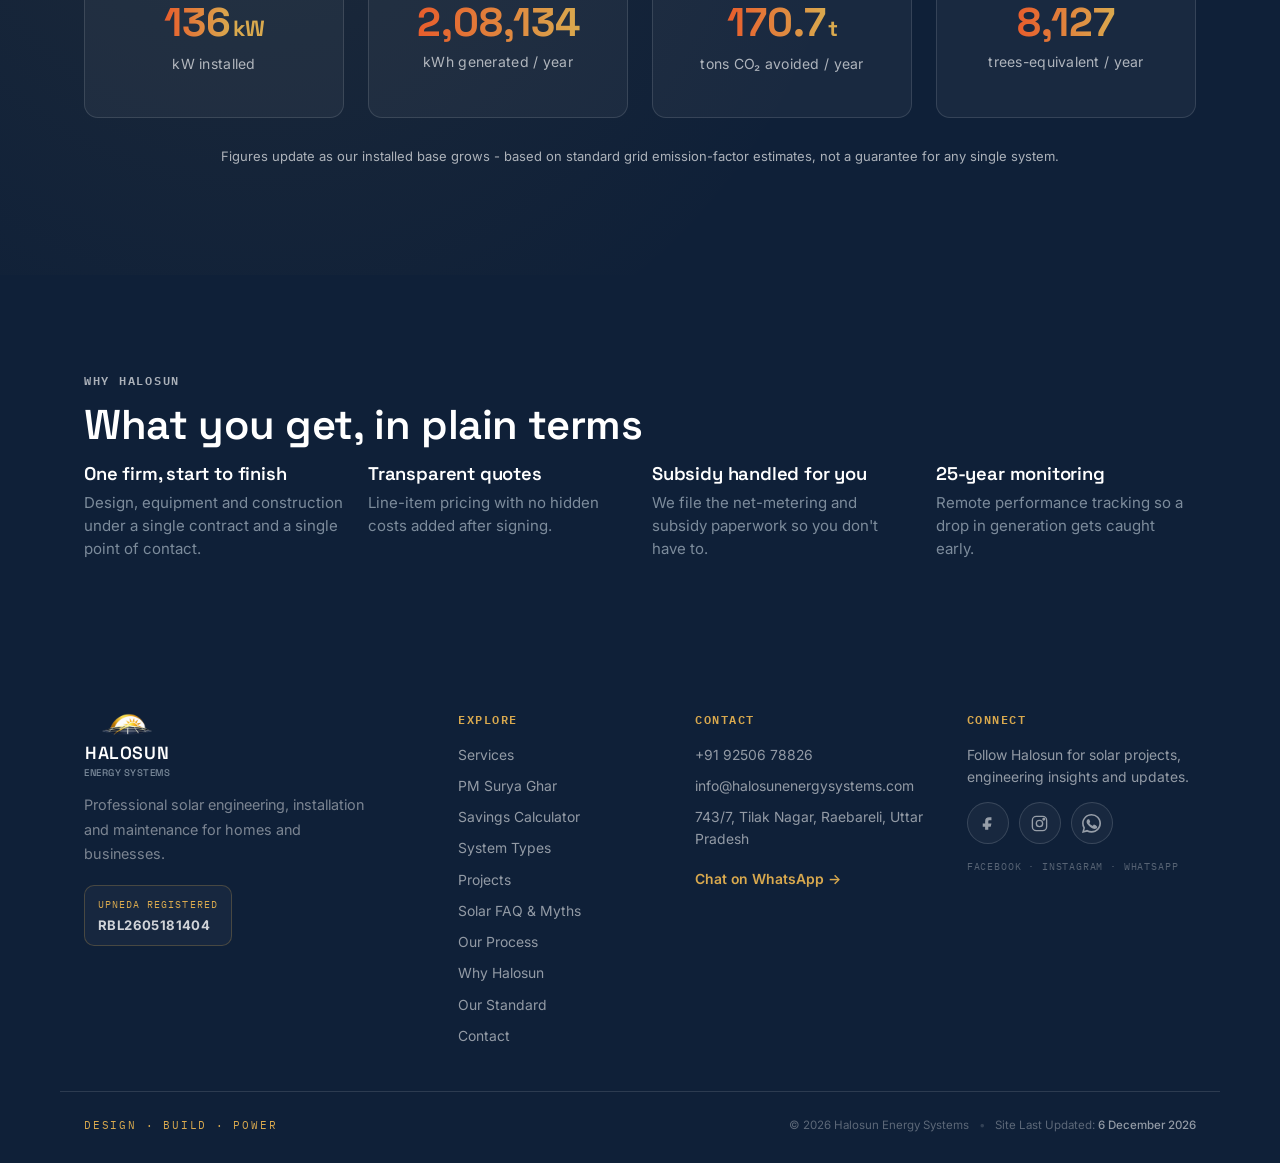
==== commit e19dc902: "Add files via upload" ====
--- a/index.html
+++ b/index.html
@@ -155,6 +155,31 @@
     @keyframes hsv-wire-fade {
       0%, 100% { opacity: 0.65; }
       50%      { opacity: 1; }
+    }
+
+    /* ============ HERO: "ALREADY HAVE SOLAR?" LINK ============
+       A third, lower-emphasis path for existing solar owners, sitting
+       right under the two primary CTAs so all three customer journeys
+       (considering solar / ready to buy / already own it) are visible
+       in the first few seconds, without competing visually with the
+       two buttons above it. */
+    .hero-livegen-note {
+      margin: 14px 0 0;
+    }
+    .hero-livegen-note a {
+      font-family: 'Inter', sans-serif;
+      font-size: 0.92rem;
+      font-weight: 500;
+      color: rgba(255, 255, 255, 0.72);
+      text-decoration: none;
+      border-bottom: 1px solid rgba(255, 255, 255, 0.3);
+      padding-bottom: 1px;
+      transition: color 0.15s ease, border-color 0.15s ease;
+    }
+    .hero-livegen-note a:hover,
+    .hero-livegen-note a:focus-visible {
+      color: var(--sun, #d9a94e);
+      border-color: var(--sun, #d9a94e);
     }
 
     /* ============ HERO TRUST BULLETS ============
@@ -381,9 +406,12 @@
       <h1 data-i18n="hero-title">Put your rooftop to work. Lower your electricity bills.</h1>
       <p class="hero-sub" data-i18n="hero-sub">Halosun Energy Systems designs, installs, and maintains solar systems for homes and businesses - from site survey and engineering to installation, net metering, and long-term support.</p>
       <div class="hero-actions">
-        <a href="calculator.html" class="btn btn-primary" data-i18n="hero-cta-1">Calculate My Savings</a>
+        <a href="calculator.html" class="btn btn-primary" data-i18n="hero-cta-1">See How Much You Could Save →</a>
         <a href="contact.html" class="btn btn-ghost" data-i18n="hero-cta-2">Request a Free Site Visit</a>
       </div>
+      <p class="hero-livegen-note">
+        <a href="calculator.html#live-gen" data-i18n="hero-livegen-link">Already have solar? Check what your rooftop is generating right now →</a>
+      </p>
       <ul class="hero-trust">
         <li>
           <svg viewBox="0 0 24 24" aria-hidden="true"><path d="M20 6.5 9.5 17 4 11.5" fill="none" stroke="currentColor" stroke-width="2.2" stroke-linecap="round" stroke-linejoin="round"/></svg>
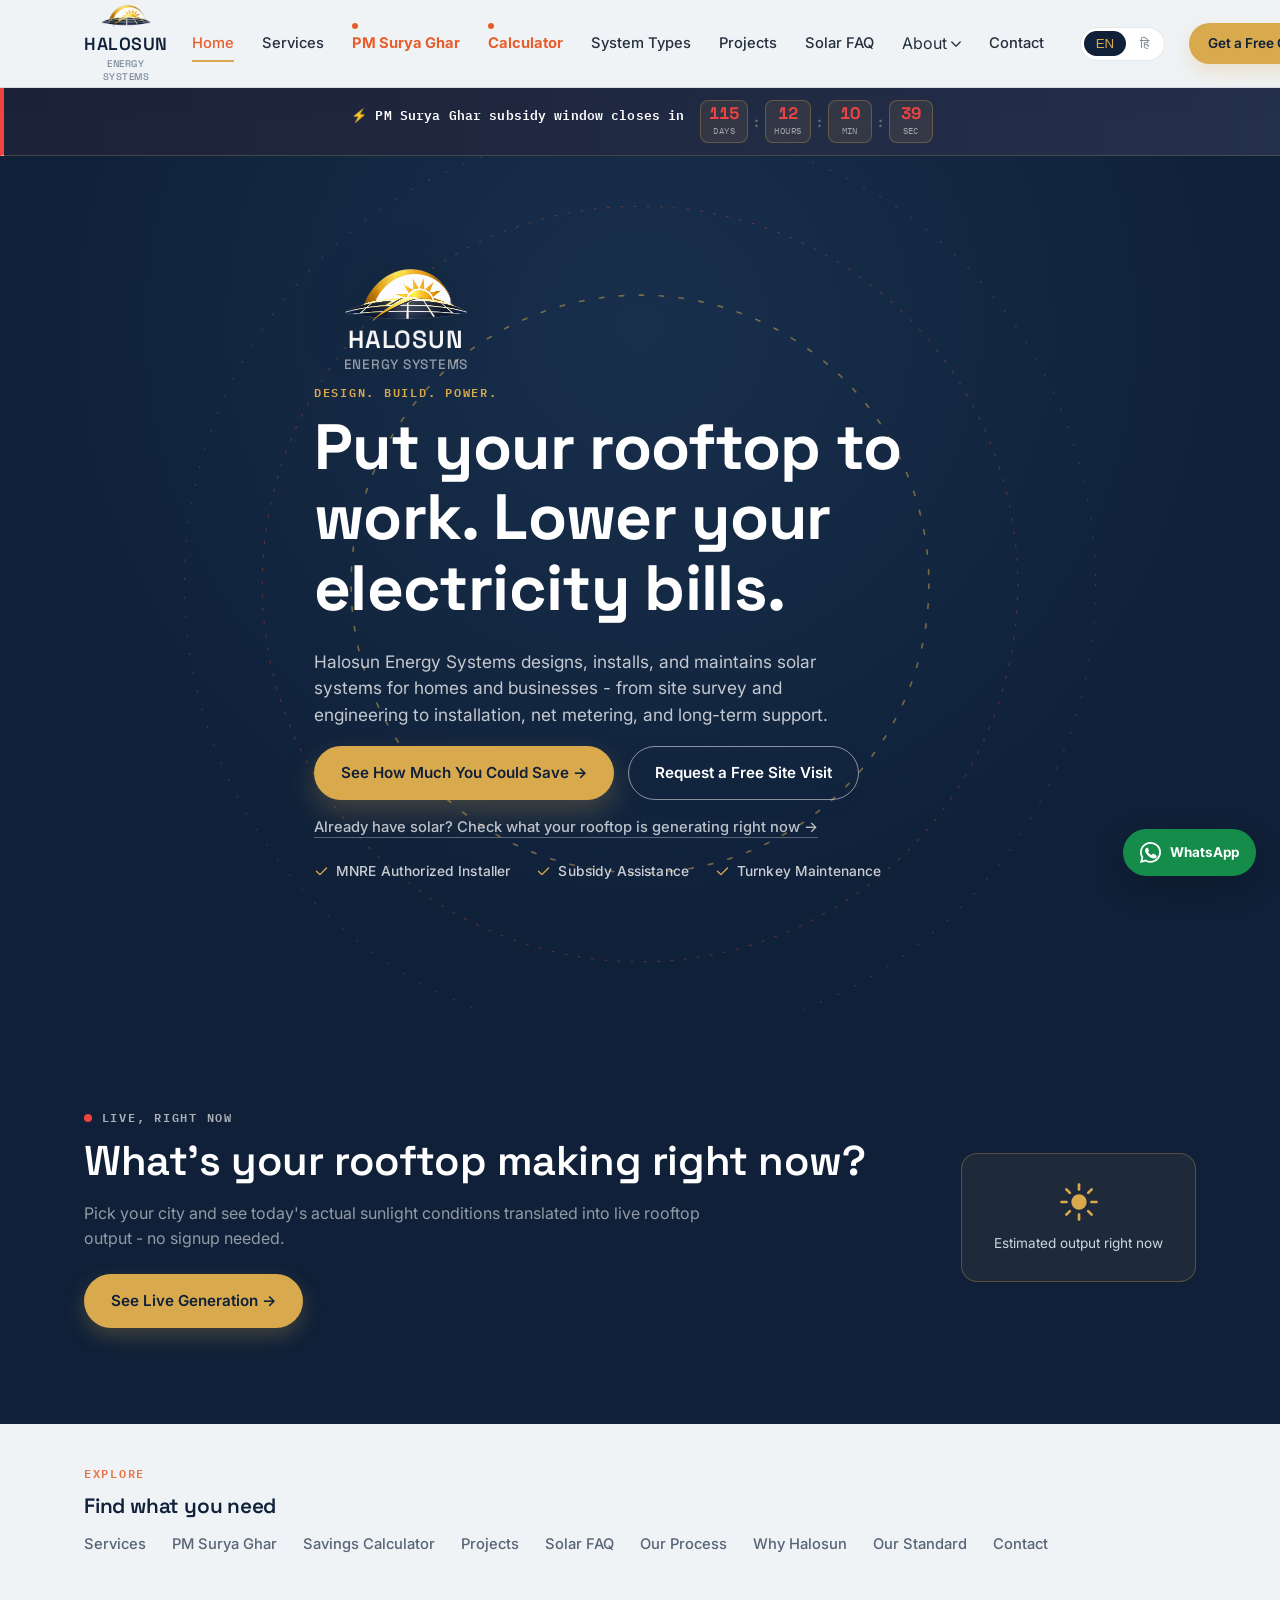
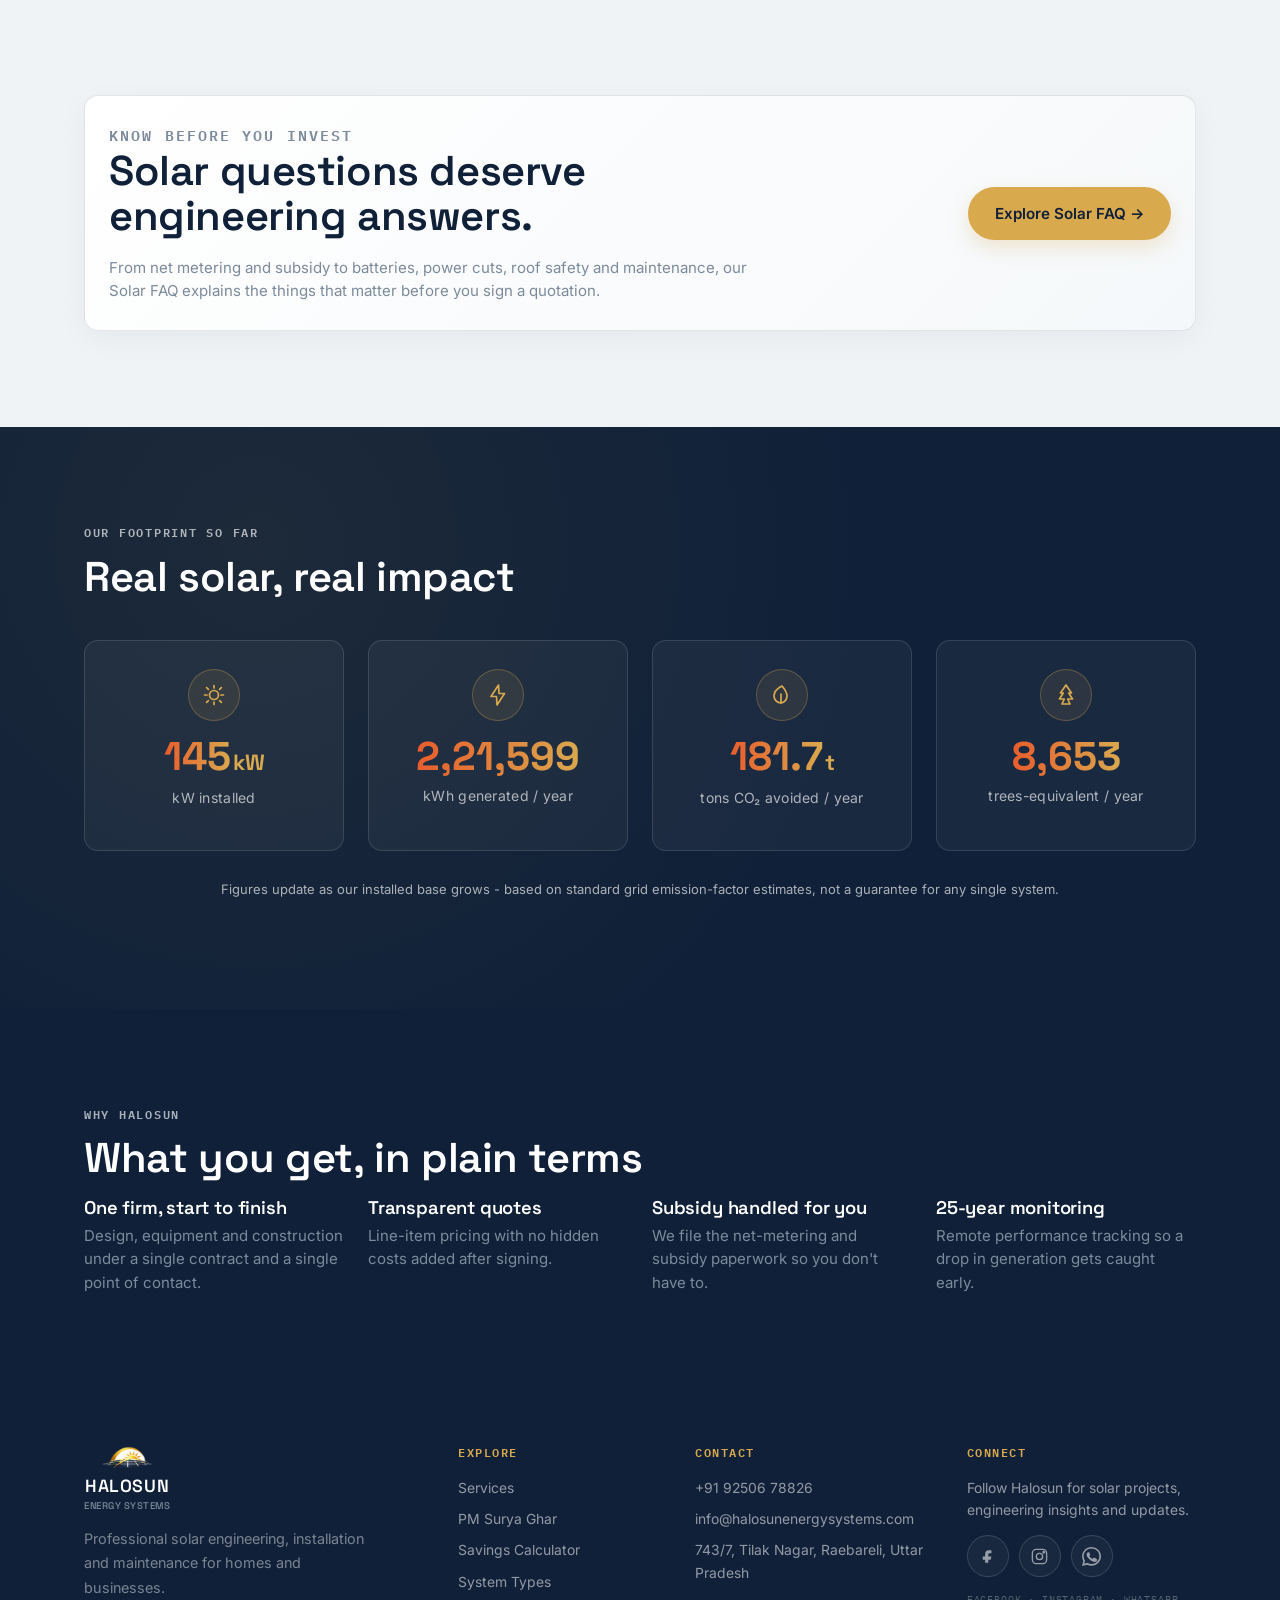
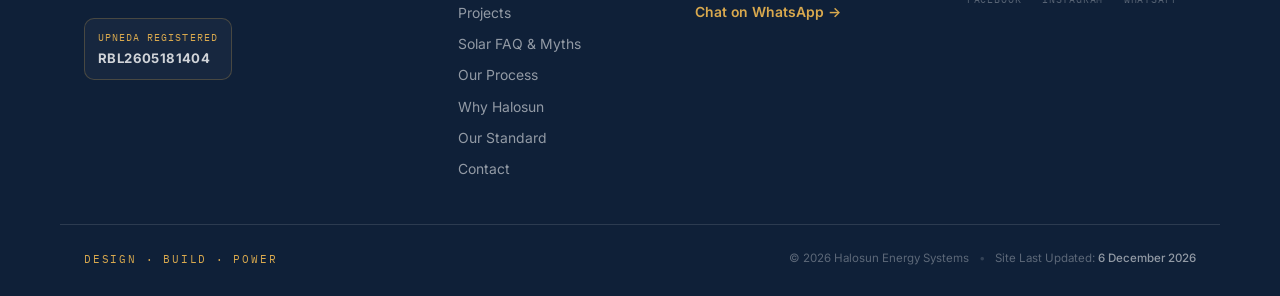
==== commit 2ca66346: "Add files via upload" ====
--- a/index.html
+++ b/index.html
@@ -278,6 +278,50 @@
   }
   @media (prefers-reduced-motion: reduce) {
     .eyebrow-live::before { animation: none; }
+  }
+
+  /* ============ QUICK LINKS: DE-EMPHASIZED ============
+     Nine destinations is genuinely useful, but as a full card grid
+     with numbers and descriptions it reads like a sitemap rather than
+     a homepage section. The real conversion path (savings → projects
+     → why Halosun → site visit) already gets full visual weight from
+     the hero, the live-gen teaser above and the sections below, so
+     this is intentionally quiet: a compact wrapped link row instead
+     of a feature grid, tighter section padding, and a smaller heading.
+     `.section.section-quicklinks` (two classes) is used for the
+     padding/heading overrides so they reliably beat the single-class
+     `.section` rule in the site's external stylesheet regardless of
+     source order. */
+  .section.section-quicklinks {
+    padding-top: 2.5rem;
+    padding-bottom: 2.5rem;
+  }
+  .section-quicklinks .eyebrow {
+    opacity: 0.85;
+  }
+  .section-quicklinks h2 {
+    font-size: 1.3rem;
+    margin: 0.35rem 0 1rem;
+  }
+  .quicklinks-row {
+    display: flex;
+    flex-wrap: wrap;
+    gap: 10px 26px;
+  }
+  .quicklinks-row a {
+    font-family: 'Inter', sans-serif;
+    font-size: 0.92rem;
+    font-weight: 500;
+    color: rgba(15, 32, 56, 0.68);
+    text-decoration: none;
+    border-bottom: 1px solid transparent;
+    padding-bottom: 2px;
+    transition: color 0.15s ease, border-color 0.15s ease;
+  }
+  .quicklinks-row a:hover,
+  .quicklinks-row a:focus-visible {
+    color: var(--ink, #0f2038);
+    border-color: var(--sun, #d9a94e);
   }
   </style>
 
@@ -529,7 +573,7 @@
         <p class="eyebrow eyebrow-live" data-i18n="home-livegen-eyebrow">Live, right now</p>
         <h2 data-i18n="home-livegen-title">What's your rooftop making right now?</h2>
         <p class="section-sub" data-i18n="home-livegen-sub">Pick your city and see today's actual sunlight conditions translated into live rooftop output - no signup needed.</p>
-        <a href="calculator.html#live-gen" class="btn btn-primary" data-i18n="home-livegen-cta">Check My City</a>
+        <a href="calculator.html#live-gen" class="btn btn-primary" data-i18n="home-livegen-cta">See Live Generation →</a>
       </div>
       <div class="livegen-teaser-badge" aria-hidden="true">
         <svg viewBox="0 0 24 24" class="livegen-teaser-sun">
@@ -550,67 +594,27 @@
     </div>
   </section>
 
-  <!-- ============ QUICK LINKS ============ -->
-  <section class="section">
+  <!-- ============ QUICK LINKS ============
+       Deliberately understated: the site's real conversion path is the
+       hero CTAs, the live-gen teaser above and the Why Halosun / site
+       visit sections below. This is just "everything else, still one
+       click away" - a compact link row, not a competing feature grid,
+       so it doesn't read like a sitemap. -->
+  <section class="section section-quicklinks">
     <div class="wrap">
       <p class="eyebrow" data-i18n="explore-eyebrow">Explore</p>
       <h2 data-i18n="explore-title">Find what you need</h2>
-      <div class="grid grid-4 explore-grid">
-        <a href="services.html" class="card card-link">
-          <div class="card-mark">01</div>
-          <h3 data-i18n="card-01-title">Services</h3>
-          <p data-i18n="card-01-desc">Residential, commercial and turnkey EPC solar solutions.</p>
-          <span class="card-arrow" aria-hidden="true">→</span>
-        </a>
-        <a href="pm-suryaghar.html" class="card card-link">
-          <div class="card-mark">02</div>
-          <h3 data-i18n="card-05-title">PM Surya Ghar</h3>
-          <p data-i18n="card-05-desc">Subsidy eligibility, documents and the full application process.</p>
-          <span class="card-arrow" aria-hidden="true">→</span>
-        </a>
-        <a href="calculator.html" class="card card-link">
-          <div class="card-mark">03</div>
-          <h3 data-i18n="card-03-title">Savings Calculator</h3>
-          <p data-i18n="card-03-desc">See your estimated system size, subsidy and payback.</p>
-          <span class="card-arrow" aria-hidden="true">→</span>
-        </a>
-        <a href="gallery.html" class="card card-link">
-          <div class="card-mark">04</div>
-          <h3 data-i18n="card-04-title">Projects</h3>
-          <p data-i18n="card-04-desc">A look at recent installations on the roof.</p>
-          <span class="card-arrow" aria-hidden="true">→</span>
-        </a>
-        <a href="faq.html" class="card card-link">
-          <div class="card-mark">05</div>
-          <h3 data-i18n="card-06-title">Solar FAQ</h3>
-          <p data-i18n="card-06-desc">Straight answers on cost, subsidy, maintenance and myths.</p>
-          <span class="card-arrow" aria-hidden="true">→</span>
-        </a>
-        <a href="process.html" class="card card-link">
-          <div class="card-mark">06</div>
-          <h3 data-i18n="card-02-title">Our Process</h3>
-          <p data-i18n="card-02-desc">Six steps from site survey to a running meter.</p>
-          <span class="card-arrow" aria-hidden="true">→</span>
-        </a>
-        <a href="why.html" class="card card-link">
-          <div class="card-mark">07</div>
-          <h3 data-i18n="card-09-title">Why Halosun</h3>
-          <p data-i18n="card-09-desc">Solar is easy to sell. Building it right is harder - here's why that's what we chase.</p>
-          <span class="card-arrow" aria-hidden="true">→</span>
-        </a>
-        <a href="standard.html" class="card card-link">
-          <div class="card-mark">08</div>
-          <h3 data-i18n="card-08-title">Our Standard</h3>
-          <p data-i18n="card-08-desc">What's actually under your panels - mounting, waterproofing, cabling and earthing.</p>
-          <span class="card-arrow" aria-hidden="true">→</span>
-        </a>
-        <a href="contact.html" class="card card-link">
-          <div class="card-mark">09</div>
-          <h3 data-i18n="card-07-title">Contact</h3>
-          <p data-i18n="card-07-desc">Get a free site visit and a no-obligation quote.</p>
-          <span class="card-arrow" aria-hidden="true">→</span>
-        </a>
-      </div>
+      <nav class="quicklinks-row" aria-label="More pages on this site">
+        <a href="services.html" data-i18n="card-01-title">Services</a>
+        <a href="pm-suryaghar.html" data-i18n="card-05-title">PM Surya Ghar</a>
+        <a href="calculator.html" data-i18n="card-03-title">Savings Calculator</a>
+        <a href="gallery.html" data-i18n="card-04-title">Projects</a>
+        <a href="faq.html" data-i18n="card-06-title">Solar FAQ</a>
+        <a href="process.html" data-i18n="card-02-title">Our Process</a>
+        <a href="why.html" data-i18n="card-09-title">Why Halosun</a>
+        <a href="standard.html" data-i18n="card-08-title">Our Standard</a>
+        <a href="contact.html" data-i18n="card-07-title">Contact</a>
+      </nav>
     </div>
   </section>
 
